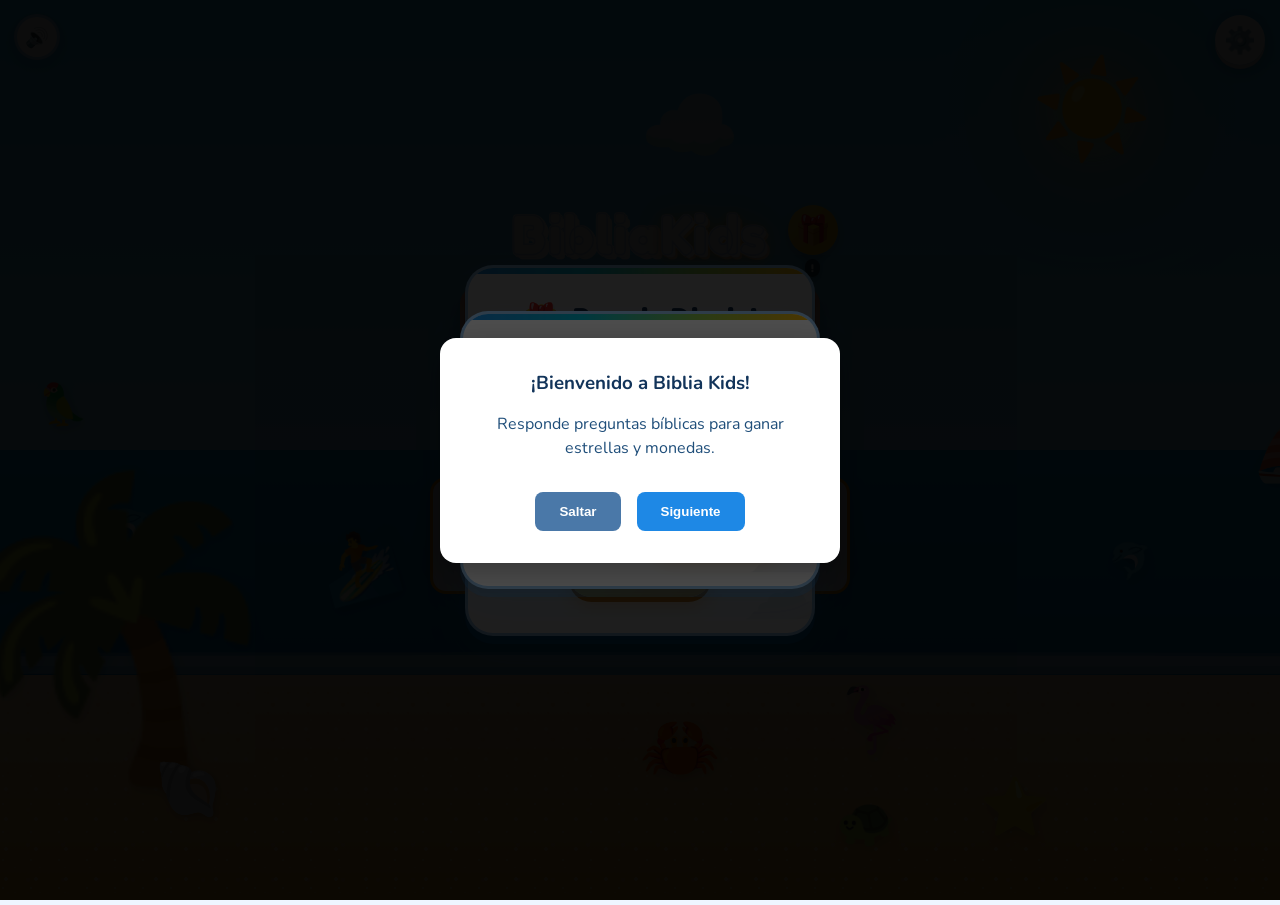
==== trivia_Biblia/index.html @ c80a2ff7 "cambie el idioma a quechua" ====
<!DOCTYPE html>
<html lang="es">

<head>
  <meta charset="UTF-8">
  <meta name="viewport" content="width=device-width, initial-scale=1.0">
  <title>🌟 Sabiduría Bíblica Challenge 🌟</title>
  <!-- © 2026 Milner Tello Guzman. Todos los derechos reservados. -->
  <link rel="manifest" href="manifest.json">
  <link href="https://fonts.googleapis.com/css2?family=Fredoka+One&family=Nunito:wght@400;600;700;800;900&family=Poppins:wght@700;800;900&display=swap"
    rel="stylesheet">

  <link rel="stylesheet" href="css/style.css">
</head>

<body>
  <!-- Floating stars background -->
  <span class="star-bg" style="top:8%;left:7%;animation-delay:0s">⭐</span>
  <span class="star-bg" style="top:15%;right:9%;animation-delay:.7s">🌟</span>
  <span class="star-bg" style="top:78%;left:5%;animation-delay:1.2s">✨</span>
  <span class="star-bg" style="top:85%;right:6%;animation-delay:.4s">⭐</span>
  <span class="star-bg" style="top:45%;left:3%;animation-delay:1.8s;font-size:.9rem">🌈</span>
  <span class="star-bg" style="top:55%;right:4%;animation-delay:2.1s;font-size:.9rem">💫</span>

  <!-- (Modo oscuro desactivado) -->
  <div id="confetti"></div>

  <!-- HOME -->
  <section id="home">
    <div class="beach-menu-container">
      <!-- Beach Background -->
      <div class="beach-sky-bg"></div>
      <div class="beach-ocean-bg">
        <div class="ocean-wave wave1"></div>
        <div class="ocean-wave wave2"></div>
      </div>
      <div class="beach-sand-bg"></div>
      
      <!-- Decorative Elements -->
      <div class="beach-deco palm-tree">🌴</div>
      <div class="beach-deco surfboard">🏄</div>
      <div class="beach-deco crab">🦀</div>
      <div class="beach-deco shell">🐚</div>
      <div class="beach-deco starfish">⭐</div>
      <div class="sun-radiant">☀️</div>
      <div class="sun-beams">☀️</div>
      <div class="beach-clouds">☁️</div>

      <!-- New Beach Animals -->
      <div class="beach-animal parrot-beach">🦜</div>
      <div class="beach-animal turtle-beach">🐢</div>
      <div class="beach-animal flamingo-beach">🦩</div>
      <div class="beach-animal sailboat-beach">⛵</div>
      <div class="beach-animal dolphin-beach">🐬</div>
      <div class="beach-animal dolphin-beach2">🐬</div>
      
      <!-- Settings Button -->
      <button class="beach-settings-btn" onclick="showSettings()" title="Ajustes">⚙️</button>

      <!-- Logo with Gift Button -->
      <div class="beach-logo-with-gift">
        <div class="beach-gift-box-top">
          <button class="beach-gift" id="homeGiftQuickBtn" onclick="openGiftFromHome()" title="Regalo">🎁</button>
          <span class="gift-timer" id="homeGiftBadge">--:--</span>
        </div>
        <div class="beach-logo">
          <h1 class="beach-title">Biblia<span>Kids</span></h1>
        </div>
      </div>
      
      <!-- Big Play Button -->
      <div class="beach-buttons">
        <button class="wooden-btn wooden-classic" onclick="show('modes')">
          <span class="btn-shine"></span>
          🎮 ¡Jugar!
        </button>
        <button class="wooden-btn wooden-extras-small" onclick="show('extras')">
          ✨ Extras
        </button>
      </div>
      
      <!-- Daily Text -->
      <div class="beach-daily-box" id="dailyTextContainer">
        <p class="daily-label-beach">📜 Texto de Hoy</p>
        <p id="dailyTextBody" class="daily-body-beach">"No tengas miedo, porque estoy contigo..."</p>
        <p id="dailyTextRef" class="daily-ref-beach">- Isaías 41:10</p>
      </div>
    </div>
  </section>

  <!-- EXTRAS -->
  <section id="extras">
    <div class="global-bg-icons">
      <span class="bg-icon dove1">🕊️</span>
      <span class="bg-icon dove2">🕊️</span>
      <span class="bg-icon angel1">🌥️</span>
      <span class="bg-icon holy2">✨</span>
      <span class="bg-icon star1">⭐</span>
      <span class="bg-icon star2">🌟</span>
      <span class="bg-icon cloud1">☁️</span>
      <span class="bg-icon cloud2">☁️</span>
      <span class="bg-icon sheep1">🐑</span>
    </div>
    <div class="card" style="text-align:center">
      <h2 id="extrasTitle">✨ Extras</h2>
      <p class="subtitle" id="extrasSubtitle">Accesos especiales</p>
      <div class="divider" id="extrasDivider">⭐ contenido extra ⭐</div>
      <button class="btn btn-ghost" id="extrasShopBtn" onclick="show('shop'); renderShop();">🛍️ Tienda</button><br>
      <button class="btn btn-ghost" id="extrasAchievementsBtn" onclick="show('achievements'); renderAchievements();">🏅 Trofeos</button>
      <button class="btn btn-ghost" id="extrasStatsBtn" onclick="show('stats'); renderStats();">📊 Datos</button>
      <div class="gift-box" style="margin-top:14px;">
        <button id="giftButton" class="btn btn-ghost" onclick="claimTimedGift()">🎁 Regalo</button>
        <p id="giftTimerText">Próximo regalo en --:--</p>
      </div>
      <div class="divider" style="margin-top:24px">—</div>
      <button class="btn btn-ghost" id="extrasBackBtn" onclick="show('home')">🏠 Volver</button>
    </div>
  </section>

  <!-- MODES -->
  <section id="modes">
    <!-- Jungle Background Elements - Full Screen -->
    <div class="modes-jungle-bg">
      <!-- Sky elements -->
      <span class="sun">☀️</span>
      <span class="rainbow">🌈</span>
      <span class="cloud cloud1">☁️</span>
      <span class="cloud cloud2">☁️</span>
      <span class="cloud cloud3">☁️</span>

      <!-- Trees and ground elements -->
      <span class="tree-left">🌳</span>
      <span class="tree-right">🌲</span>
      <span class="flowers">🌺 🌸 🌼 🌻 🌷</span>
      <span class="mushroom-left">🍄</span>
      <span class="mushroom-right">🍄</span>

      <!-- Animals -->
      <span class="monkey">🐒</span>
      <span class="parrot">🦜</span>
      <span class="tiger">🐯</span>
      <span class="elephant">🐘</span>
      <span class="toucan">🐦</span>
      <span class="snake">🐍</span>
      <span class="frog">🐸</span>
      <span class="turtle">🐢</span>

      <!-- Water element -->
      <span class="waterfall">💦</span>

      <!-- Flying decorations -->
      <span class="butterfly b1">🦋</span>
      <span class="butterfly b2">🦋</span>
      <span class="butterfly b3">🦋</span>
      <span class="music-note m1">🎵</span>
      <span class="music-note m2">🎶</span>
      <span class="music-note m3">🎵</span>

      <!-- Gems and treasures -->
      <span class="gem g1">💎</span>
      <span class="gem g2">✨</span>
      <span class="gem g3">💎</span>
      <span class="gem g4">⭐</span>

      <!-- Balloons -->
      <span class="balloon bal1">🎈</span>
      <span class="balloon bal2">🎈</span>
      <span class="balloon bal3">🎈</span>
    </div>
    <div class="modes-menu-card">
      <h2 class="modes-title">🎮 Modos de juego</h2>
      <p class="modes-subtitle">Elige cómo quieres jugar</p>

      <button class="mode-btn mode-story" onclick="openModeTutorial('story')">
        <span class="mode-icon">⭐</span>
        <span class="mode-text">MODO<br>HISTORIA</span>
      </button>

      <button class="mode-btn mode-categories" onclick="openModeTutorial('categories')">
        <span class="mode-icon">⚙️</span>
        <span class="mode-text">POR<br>CATEGORIAS</span>
      </button>

      <button class="mode-btn mode-survival" onclick="openModeTutorial('survival')">
        <span class="mode-icon">⏱️</span>
        <span class="mode-text">SUPERVIVENCIA</span>
      </button>

      <button class="mode-btn-back" onclick="show('home')">🏠 Volver</button>
    </div>
  </section>

  <!-- CATEGORIES -->
  <section id="categories">
    <div class="global-bg-icons">
      <span class="bg-icon dove1">🕊️</span>
      <span class="bg-icon dove2">🕊️</span>
      <span class="bg-icon angel1">🌥️</span>
      <span class="bg-icon holy2">✨</span>
      <span class="bg-icon star1">⭐</span>
      <span class="bg-icon star2">🌟</span>
      <span class="bg-icon cloud1">☁️</span>
      <span class="bg-icon cloud2">☁️</span>
      <span class="bg-icon sheep1">🐑</span>
    </div>
    <div class="card" style="text-align:center">
      <div style="display:flex; justify-content:flex-start; margin-bottom:10px;">
        <button class="btn btn-ghost" onclick="show('modes')" style="padding:6px 12px; font-size:0.85rem;">⬅️ Volver</button>
      </div>
      <h2>📚 Categorías</h2>
      <p class="subtitle">Elige un tema bíblico</p>
      <div class="divider">⭐ selecciona ⭐</div>

      <div class="categories-grid">
        <div class="category-card" onclick="startCategory('oldTestament')">
          <span class="category-icon">📜</span>
          <h3 class="category-title">Antiguo Testamento</h3>
          <p class="category-desc">Desde Génesis hasta Malaquías</p>
          <span class="category-badge">40 preguntas</span>
        </div>
        <div class="category-card" onclick="startCategory('newTestament')">
          <span class="category-icon">📖</span>
          <h3 class="category-title">Nuevo Testamento</h3>
          <p class="category-desc">Desde Mateo hasta Apocalipsis</p>
          <span class="category-badge">40 preguntas</span>
        </div>
        <div class="category-card" onclick="startCategory('characters')">
          <span class="category-icon">👑</span>
          <h3 class="category-title">Personajes Bíblicos</h3>
          <p class="category-desc">Conoce a los héroes de la fe</p>
          <span class="category-badge">40 preguntas</span>
        </div>
        <div class="category-card" onclick="startCategory('trueFalse')">
          <span class="category-icon">✅❌</span>
          <h3 class="category-title">Verdadero o Falso</h3>
          <p class="category-desc">¿Puedes distinguir la verdad?</p>
          <span class="category-badge">30 preguntas</span>
        </div>
      </div>

      <div class="divider" style="margin-top:24px">—</div>
      <button class="btn btn-ghost" onclick="show('home')">🏠 Regresar al menú principal</button>
    </div>
  </section>

  <!-- MAP -->
  <section id="map">
    <div class="map-container">
      <!-- Scenic Background Elements - Full container coverage -->
      <div class="scenic-bg">
        <div class="bg-hills"></div>
        <div class="bg-gardens">
          <span class="garden" style="top:20%; left:15%;">🌷</span>
          <span class="garden" style="top:30%; right:20%;">🌻</span>
          <span class="garden" style="top:50%; left:10%;">🌹</span>
          <span class="garden" style="top:65%; right:10%;">🌼</span>
          <span class="garden" style="top:80%; left:20%;">🌷</span>
          <span class="garden" style="top:45%; right:30%;">🌻</span>
        </div>
        <div class="bg-trees">
          <span class="tree" style="top:8%; left:5%;">🌲</span>
          <span class="tree" style="top:12%; right:8%;">🌲</span>
          <span class="tree" style="top:22%; left:2%;">🌳</span>
          <span class="tree" style="top:28%; right:5%;">🌳</span>
          <span class="tree" style="top:38%; left:8%;">🌲</span>
          <span class="tree" style="top:48%; right:12%;">🌳</span>
          <span class="tree" style="top:58%; left:5%;">🌲</span>
          <span class="tree" style="top:68%; right:8%;">🌳</span>
          <span class="tree" style="top:78%; left:12%;">🌲</span>
          <span class="tree" style="top:85%; right:18%;">🌳</span>
          <span class="tree" style="top:5%; left:35%;">🌲</span>
          <span class="tree" style="top:92%; left:30%;">🌳</span>
        </div>
        <div class="bg-houses">
          <span class="house" style="top:8%; left:25%;">🏠</span>
          <span class="house" style="top:32%; right:18%;">🏡</span>
          <span class="house" style="top:55%; left:20%;">🏠</span>
          <span class="house" style="top:72%; right:12%;">🏡</span>
          <span class="house" style="top:42%; left:45%;">🏠</span>
        </div>
      </div>

      <!-- Top Bar - Above landscape -->
      <div class="map-top-bar">
        <div class="map-coin-counter">
          <span class="coin-icon">🪙</span>
          <span id="mapCoins">0</span>
        </div>
        <div class="map-star-counter">
          <span class="star-icon">⭐</span>
          <span id="mapTotalStars">0</span>
        </div>
      </div>

      <!-- Level Path Area -->
      <div class="map-path-area">
        <div class="map-path-content">
          <!-- SVG Path - Extended for 15 levels -->
          <svg class="path-svg" viewBox="0 0 300 1150" preserveAspectRatio="xMidYMid meet">
            <path class="winding-path" d="M 150 100 C 150 130, 80 170, 60 220 C 40 270, 80 320, 150 370 C 220 420, 260 470, 240 520 C 220 570, 180 620, 120 670 C 60 720, 80 770, 150 820 C 220 870, 260 920, 240 970 C 220 1020, 180 1070, 120 1120" fill="none" stroke="url(#pathGradient)" stroke-width="12" stroke-linecap="round"/>
            <defs>
              <linearGradient id="pathGradient" x1="0%" y1="0%" x2="0%" y2="100%">
                <stop offset="0%" style="stop-color:#D4A574;stop-opacity:1" />
                <stop offset="100%" style="stop-color:#B8956A;stop-opacity:1" />
              </linearGradient>
            </defs>
          </svg>

          <!-- Scroll hint -->
          <div class="scroll-hint">⬇️ Desliza hacia abajo para ver más niveles</div>

          <!-- Level Buttons positioned along path - spread out more vertically -->
          <div class="level-path-buttons">
          <div class="level-pin" id="lvlPin1" style="top:8.7%; left:50%; transform:translateX(-50%);">
            <div class="level" id="lvl1">1</div>
            <div class="stars-container" id="stars1"><span class="star-gray">⭐</span><span class="star-gray">⭐</span><span class="star-gray">⭐</span></div>
          </div>
          <div class="level-pin" id="lvlPin2" style="top:14.8%; left:26.7%;">
            <div class="level locked" id="lvl2">2</div>
            <span class="lock-badge" id="lock2">🔒</span>
            <div class="stars-container" id="stars2"><span class="star-gray">⭐</span><span class="star-gray">⭐</span><span class="star-gray">⭐</span></div>
          </div>
          <div class="level-pin" id="lvlPin3" style="top:19.1%; left:20%;">
            <div class="level locked" id="lvl3">3</div>
            <span class="lock-badge" id="lock3">🔒</span>
            <div class="stars-container" id="stars3"><span class="star-gray">⭐</span><span class="star-gray">⭐</span><span class="star-gray">⭐</span></div>
          </div>
          <div class="level-pin" id="lvlPin4" style="top:27.8%; left:26.7%;">
            <div class="level locked" id="lvl4">4</div>
            <span class="lock-badge" id="lock4">🔒</span>
            <div class="stars-container" id="stars4"><span class="star-gray">⭐</span><span class="star-gray">⭐</span><span class="star-gray">⭐</span></div>
          </div>
          <div class="level-pin" id="lvlPin5" style="top:32.2%; left:50%;">
            <div class="level locked" id="lvl5">5</div>
            <span class="lock-badge" id="lock5">🔒</span>
            <div class="stars-container" id="stars5"><span class="star-gray">⭐</span><span class="star-gray">⭐</span><span class="star-gray">⭐</span></div>
          </div>
          <div class="level-pin" id="lvlPin6" style="top:36.5%; left:73.3%;">
            <div class="level locked" id="lvl6">6</div>
            <span class="lock-badge" id="lock6">🔒</span>
            <div class="stars-container" id="stars6"><span class="star-gray">⭐</span><span class="star-gray">⭐</span><span class="star-gray">⭐</span></div>
          </div>
          <div class="level-pin" id="lvlPin7" style="top:45.2%; left:80%;">
            <div class="level locked" id="lvl7">7</div>
            <span class="lock-badge" id="lock7">🔒</span>
            <div class="stars-container" id="stars7"><span class="star-gray">⭐</span><span class="star-gray">⭐</span><span class="star-gray">⭐</span></div>
          </div>
          <div class="level-pin" id="lvlPin8" style="top:53.9%; left:60%;">
            <div class="level locked" id="lvl8">8</div>
            <span class="lock-badge" id="lock8">🔒</span>
            <div class="stars-container" id="stars8"><span class="star-gray">⭐</span><span class="star-gray">⭐</span><span class="star-gray">⭐</span></div>
          </div>
          <div class="level-pin" id="lvlPin9" style="top:58.3%; left:40%;">
            <div class="level locked" id="lvl9">9</div>
            <span class="lock-badge" id="lock9">🔒</span>
            <div class="stars-container" id="stars9"><span class="star-gray">⭐</span><span class="star-gray">⭐</span><span class="star-gray">⭐</span></div>
          </div>
          <div class="level-pin" id="lvlPin10" style="top:67%; left:26.7%;">
            <div class="level locked" id="lvl10">10</div>
            <span class="lock-badge" id="lock10">🔒</span>
            <div class="stars-container" id="stars10"><span class="star-gray">⭐</span><span class="star-gray">⭐</span><span class="star-gray">⭐</span></div>
          </div>
          <div class="level-pin" id="lvlPin11" style="top:71.3%; left:50%;">
            <div class="level locked" id="lvl11">11</div>
            <span class="lock-badge" id="lock11">🔒</span>
            <div class="stars-container" id="stars11"><span class="star-gray">⭐</span><span class="star-gray">⭐</span><span class="star-gray">⭐</span></div>
          </div>
          <div class="level-pin" id="lvlPin12" style="top:75.7%; left:73.3%;">
            <div class="level locked" id="lvl12">12</div>
            <span class="lock-badge" id="lock12">🔒</span>
            <div class="stars-container" id="stars12"><span class="star-gray">⭐</span><span class="star-gray">⭐</span><span class="star-gray">⭐</span></div>
          </div>
          <div class="level-pin" id="lvlPin13" style="top:84.3%; left:80%;">
            <div class="level locked" id="lvl13">13</div>
            <span class="lock-badge" id="lock13">🔒</span>
            <div class="stars-container" id="stars13"><span class="star-gray">⭐</span><span class="star-gray">⭐</span><span class="star-gray">⭐</span></div>
          </div>
          <div class="level-pin" id="lvlPin14" style="top:93%; left:60%;">
            <div class="level locked" id="lvl14">14</div>
            <span class="lock-badge" id="lock14">🔒</span>
            <div class="stars-container" id="stars14"><span class="star-gray">⭐</span><span class="star-gray">⭐</span><span class="star-gray">⭐</span></div>
          </div>
          <div class="level-pin" id="lvlPin15" style="top:97.4%; left:40%;">
            <div class="level locked" id="lvl15">15</div>
            <span class="lock-badge" id="lock15">🔒</span>
            <div class="stars-container" id="stars15"><span class="star-gray">⭐</span><span class="star-gray">⭐</span><span class="star-gray">⭐</span></div>
          </div>
        </div>
      </div>
      </div>

      <!-- Level Preview Panel -->
      <div id="levelPreview" class="level-preview" style="display:none;">
        <div class="preview-top">
          <span id="previewEmoji">🌟</span>
          <strong id="previewTitle">Nivel 1</strong>
        </div>
        <p id="previewDesc">Preguntas bíblicas para comenzar.</p>
        <div class="preview-meta">
          <span id="previewDifficulty">Dificultad: Fácil</span>
          <span id="previewReward">+20 🪙</span>
        </div>
        <button class="btn btn-ghost" onclick="show('home')" style="margin-top:10px; padding:6px 12px; font-size:0.8rem;">🏠 Volver</button>
      </div>

      <!-- Back Button -->
      <button class="map-back-btn" onclick="show('modes')" title="Atrás">←</button>
    </div>
  </section>

  <!-- TIENDA -->
  <section id="shop">
    <div class="global-bg-icons">
      <span class="bg-icon dove1">🕊️</span>
      <span class="bg-icon dove2">🕊️</span>
      <span class="bg-icon angel1">🌥️</span>
      <span class="bg-icon holy2">✨</span>
      <span class="bg-icon star1">⭐</span>
      <span class="bg-icon star2">🌟</span>
      <span class="bg-icon cloud1">☁️</span>
      <span class="bg-icon cloud2">☁️</span>
      <span class="bg-icon sheep1">🐑</span>
    </div>
    <div class="card" style="text-align:center">
      <h2>🛍️ Tienda</h2>
      <p class="subtitle">Usa tus monedas ahorradas</p>
      <div class="coin-badge" style="font-size:1.2rem; font-weight:bold; color:var(--gold); display:inline-block; margin-bottom:15px; background:rgba(255,179,0,0.1); border:2px solid var(--gold); padding:4px 12px; border-radius:20px;"><span id="shopCoins">0</span> 🪙</div>
      <div id="shopContainer" style="display:flex; flex-direction:column; gap:10px; text-align:left;">
        <!-- Inserted from JS -->
      </div>
      <div class="divider" style="margin-top:24px">—</div>
      <button class="btn btn-ghost" onclick="show('home')">🏠 Volver</button>
    </div>
  </section>

  <!-- LOGROS -->
  <section id="achievements">
    <div class="global-bg-icons">
      <span class="bg-icon dove1">🕊️</span>
      <span class="bg-icon dove2">🕊️</span>
      <span class="bg-icon angel1">🌥️</span>
      <span class="bg-icon holy2">✨</span>
      <span class="bg-icon star1">⭐</span>
      <span class="bg-icon star2">🌟</span>
      <span class="bg-icon cloud1">☁️</span>
      <span class="bg-icon cloud2">☁️</span>
      <span class="bg-icon sheep1">🐑</span>
    </div>
    <div class="card" style="text-align:center">
      <h2>🏅 Trofeos</h2>
      <p class="subtitle">Demuestra tu habilidad</p>
      <div id="achievementsContainer" style="display:flex; flex-direction:column; gap:10px; margin-top:10px; max-height:50vh; overflow-y:auto; text-align:left; padding-right:5px;">
        <!-- Inserted from JS -->
      </div>
      <div class="divider" style="margin-top:24px">—</div>
      <button class="btn btn-ghost" onclick="show('home')">🏠 Volver</button>
    </div>
  </section>

  <!-- ESTADÍSTICAS -->
  <section id="stats">
    <div class="global-bg-icons">
      <span class="bg-icon dove1">🕊️</span>
      <span class="bg-icon dove2">🕊️</span>
      <span class="bg-icon angel1">🌥️</span>
      <span class="bg-icon holy2">✨</span>
      <span class="bg-icon star1">⭐</span>
      <span class="bg-icon star2">🌟</span>
      <span class="bg-icon cloud1">☁️</span>
      <span class="bg-icon cloud2">☁️</span>
      <span class="bg-icon sheep1">🐑</span>
    </div>
    <div class="card" style="text-align:center">
      <h2>📊 Estadísticas</h2>
      <p class="subtitle">Progreso General</p>
      <div id="statsContainer" style="display:grid; grid-template-columns:1fr 1fr; gap:10px; margin-top:15px; text-align:left;">
        <!-- Inserted from JS -->
      </div>
      <div class="divider" style="margin-top:24px">—</div>
      <button class="btn btn-ghost" onclick="show('home')">🏠 Volver</button>
    </div>
  </section>

  <!-- QUIZ -->
  <section id="quiz">
    <div class="global-bg-icons">
      <span class="bg-icon dove1">🕊️</span>
      <span class="bg-icon dove2">🕊️</span>
      <span class="bg-icon angel1">🌥️</span>
      <span class="bg-icon holy2">✨</span>
      <span class="bg-icon star1">⭐</span>
      <span class="bg-icon star2">🌟</span>
      <span class="bg-icon cloud1">☁️</span>
      <span class="bg-icon cloud2">☁️</span>
      <span class="bg-icon sheep1">🐑</span>
    </div>
    <div class="card">
      <div class="quiz-top-bar" style="display:flex; justify-content:space-between; align-items:center; margin-bottom:12px; font-weight:bold;">
        <div class="coin-badge" style="color:var(--gold);"><span id="quizCoins">0</span> 🪙</div>
        <div id="comboBadge" style="color:var(--candy1); display:none; animation: popIn 0.3s forwards;">🔥 Racha x3</div>
        <div id="lives-container" style="color:#FF3D6B; display:none; letter-spacing:2px;">❤️❤️❤️</div>
      </div>
      <div class="quiz-header">
        <span class="quiz-badge" id="quiz-label">⭐ Nivel 1 · Pregunta 1/10</span>
        <button class="exit-btn" onclick="exitQuiz()">✕</button>
      </div>
      <div class="timer-container">
        <div class="clock-wrapper">
          <span class="clock-icon">⏰</span>
          <span class="clock-number" id="clockNumber">10</span>
        </div>
        <div id="timer-track">
          <div id="timer"></div>
        </div>
      </div>
      <h2 id="q"></h2>
      <div id="a"></div>
      <div id="verse"></div>
      <div id="lifelines" style="display:flex; gap:10px; justify-content:center; margin-top:20px;">
        <button class="btn btn-ghost" id="fiftyBtn" onclick="useFiftyFifty()" style="font-size:0.9rem; padding:8px 12px; width:100%;">50/50 (20🪙)</button>
        <button class="btn btn-ghost" id="timeBtn" onclick="useExtraTime()" style="font-size:0.9rem; padding:8px 12px; width:100%;">+10s (10🪙)</button>
        <button class="btn btn-ghost" id="hintBtn" onclick="useHint()" style="font-size:0.9rem; padding:8px 12px; width:100%;">💡 Pista (8🪙)</button>
        <button class="btn btn-ghost" id="skipBtn" onclick="useSkip()" style="font-size:0.9rem; padding:8px 12px; width:100%;">⏭️ Saltar (12🪙)</button>
      </div>
    </div>
  </section>

  <!-- CONGRATS -->
  <section id="congrats">
    <div class="global-bg-icons">
      <span class="bg-icon dove1">🕊️</span>
      <span class="bg-icon dove2">🕊️</span>
      <span class="bg-icon angel1">🌥️</span>
      <span class="bg-icon holy2">✨</span>
      <span class="bg-icon star1">⭐</span>
      <span class="bg-icon star2">🌟</span>
      <span class="bg-icon cloud1">☁️</span>
      <span class="bg-icon cloud2">☁️</span>
      <span class="bg-icon sheep1">🐑</span>
    </div>
    <div class="card" style="text-align:center">
      <span class="result-icon">🏆</span>
      <h2 id="congratsTitle">¡Felicidades!</h2>
      <div class="score-ring">
        <span class="score-num" id="congrats-score-num">10</span>
        <span class="score-den">/10</span>
      </div>
      <div class="stars-result" id="congratsStars" style="font-size:2rem; margin:10px 0;"></div>
      <p id="congratsMsg"></p>
      <div class="divider">🎉 ¡genial! 🎉</div>
      <button class="btn btn-gold" id="nextBtn" onclick="nextLevel()">Siguiente nivel 🚀</button>
      <button class="btn btn-share" id="shareBtn" onclick="shareResult(currentLevel, score, earnedStars)">📤 Compartir</button>
      <button class="btn btn-ghost" onclick="show('map')">🗺️ Mapa</button>
    </div>
  </section>

  <!-- TRY AGAIN -->
  <section id="tryagain">
    <div class="global-bg-icons">
      <span class="bg-icon dove1">🕊️</span>
      <span class="bg-icon dove2">🕊️</span>
      <span class="bg-icon angel1">🌥️</span>
      <span class="bg-icon holy2">✨</span>
      <span class="bg-icon star1">⭐</span>
      <span class="bg-icon star2">🌟</span>
      <span class="bg-icon cloud1">☁️</span>
      <span class="bg-icon cloud2">☁️</span>
      <span class="bg-icon sheep1">🐑</span>
    </div>
    <div class="card" style="text-align:center">
      <span class="result-icon" id="tryIcon">💪</span>
      <h2 id="tryTitle">¡Inténtalo de nuevo!</h2>
      <div class="score-ring" id="tryScoreRing">
        <span class="score-num" id="try-score-num">0</span>
        <span class="score-den" id="try-score-den">/10</span>
      </div>
      <p id="tryMsg"></p>
      <div class="divider">— ¡tú puedes! —</div>
      <button class="btn btn-crimson" id="retryBtn" onclick="retryLevel()">🔄 ¡Intentar de nuevo!</button>
      <button class="btn btn-ghost" onclick="show('map')">🗺️ Mapa</button>
    </div>
  </section>

  <!-- SETTINGS -->
  <section id="settings">
    <div class="global-bg-icons">
      <span class="bg-icon dove1">🕊️</span>
      <span class="bg-icon dove2">🕊️</span>
      <span class="bg-icon angel1">🌥️</span>
      <span class="bg-icon holy2">✨</span>
      <span class="bg-icon star1">⭐</span>
      <span class="bg-icon star2">🌟</span>
      <span class="bg-icon cloud1">☁️</span>
      <span class="bg-icon cloud2">☁️</span>
      <span class="bg-icon sheep1">🐑</span>
    </div>
    <div class="card">
      <h2 style="text-align:center">⚙️ Ajustes</h2>
      <div class="divider">🎵 opciones 🎵</div>
      <label>🔊 Volumen de efectos</label>
      <input type="range" id="volume" min="0" max="1" step="0.1" value="0.5" oninput="updateVolume(this.value)">
      <label style="margin-top:18px;">🌐 Idioma</label>
      <div id="langMenu" style="display:flex; gap:8px; flex-wrap:wrap; justify-content:center;">
        <button class="btn btn-ghost" onclick="setLang('es')">🇪🇸 Español</button>
        <button class="btn btn-ghost" onclick="setLang('en')">🇺🇸 English</button>
        <button class="btn btn-ghost" onclick="setLang('qu')">🇵🇪 Quechua</button>
      </div>
      <label style="margin-top:18px;">👧🧒 Dificultad por edades</label>
      <select id="ageDifficulty" onchange="setAgeDifficulty(this.value)" style="width:100%; padding:10px 12px; border-radius:14px; border:2px solid var(--border2); background:rgba(255,255,255,0.85); font-weight:900; color:var(--text2);">
        <option value="kids">Niños (más tiempo)</option>
        <option value="teen">Jóvenes (normal)</option>
        <option value="adult">Adultos (más difícil)</option>
      </select>
      <div style="margin-top:28px;text-align:center;">
        <button class="btn btn-crimson" onclick="resetProgress()">🗑️ Reiniciar Progreso</button><br>
        <button class="btn btn-ghost" onclick="show('home')" style="margin-top:8px;">🏠 Volver</button>
      </div>
    </div>
  </section>

  <!-- AUDIO ENLACES -->
  <audio id="bgMusic" src="musica/fondomusical.mp3" preload="none"></audio>
  <audio id="correctAudio" src="musica/acertar.mp3" preload="auto"></audio>
  <audio id="wrongAudio" src="musica/error1.mp3" preload="auto"></audio>
  <audio id="victoryAudio" src="musica/victoria.mp3" loop preload="auto"></audio>
  <audio id="cueteAudio" src="musica/cuete.mp3" preload="auto"></audio>
  <audio id="birdsAudio" src="musica/pajaritos.mp3" loop preload="auto"></audio>
  <audio id="clockAudio" src="musica/reloj.mp3" loop preload="auto"></audio>
  <audio id="popAudio" src="musica/pop.mp3" preload="auto"></audio>

  <!-- MODAL DIARIO -->
  <div id="dailyModal" class="modal" style="display:none; position:fixed; top:0; left:0; width:100%; height:100%; background:rgba(0,0,0,0.6); z-index:9999; justify-content:center; align-items:center;">
    <div class="card" style="text-align:center; animation: popIn 0.5s cubic-bezier(0.175, 0.885, 0.32, 1.275) forwards; width:80%; max-width:350px;">
      <h2 style="font-size:1.8rem; margin-bottom:5px;">🎁 ¡Premio Diario!</h2>
      <p style="margin:10px 0; font-size:1.05rem;">¡Gracias por estudiar la Biblia hoy!</p>
      <div style="font-size:3.5rem; margin:15px 0; animation: pulseText 2s infinite;">🪙</div>
      <h3 style="color:var(--gold); font-size:1.5rem;">+<span id="dailyRewardAmount">10</span> Monedas</h3>
      <p id="dailyStreakText" style="font-size:0.95rem; color:var(--candy1); margin-top:5px; font-weight:bold;">🔥 Racha: 1 día</p>
      <button class="btn btn-gold" onclick="claimDailyReward()" style="margin-top:20px; font-size:1.1rem; padding:12px 25px;">¡Reclamar!</button>
    </div>
  </div>

  <div id="onboardingModal" class="modal" style="display:none; position:fixed; top:0; left:0; width:100%; height:100%; background:rgba(0,0,0,0.6); z-index:9999; justify-content:center; align-items:center;">
    <div class="card onboarding-card" style="text-align:center; width:85%; max-width:360px;">
      <h2 id="onboardingTitle">Bienvenido</h2>
      <p id="onboardingBody" style="margin-top:8px; font-weight:700;">Aprende jugando con preguntas biblicas.</p>
      <div style="display:flex; justify-content:center; gap:6px; margin-top:10px;">
        <span class="onboarding-dot" id="onboardDot1"></span>
        <span class="onboarding-dot" id="onboardDot2"></span>
        <span class="onboarding-dot" id="onboardDot3"></span>
      </div>
      <div style="display:flex; gap:8px; margin-top:16px;">
        <button class="btn btn-ghost" id="onboardingSkipBtn" style="flex:1;">Saltar</button>
        <button class="btn btn-gold" id="onboardingNextBtn" style="flex:1;">Siguiente</button>
      </div>
    </div>
  </div>

  <!-- MODAL TUTORIAL MODOS -->
  <div id="modeModal" class="modal" style="display:none; position:fixed; top:0; left:0; width:100%; height:100%; background:rgba(0,0,0,0.6); z-index:9999; justify-content:center; align-items:center;">
    <div class="card" style="text-align:center; animation: popIn 0.5s cubic-bezier(0.175, 0.885, 0.32, 1.275) forwards; width:85%; max-width:380px;">
      <h2 id="modeTitle">Modo</h2>
      <p id="modeBody" style="margin-top:8px; font-weight:800; color:var(--text2); line-height:1.35;">Descripción...</p>
      <div id="modeTips" style="margin-top:10px; text-align:left; font-weight:800; color:var(--text2); background:rgba(255,255,255,0.7); border:2px dashed rgba(30,136,229,0.25); padding:10px 12px; border-radius:16px;"></div>
      <div style="display:flex; gap:10px; margin-top:16px;">
        <button class="btn btn-ghost" onclick="closeModeTutorial()" style="flex:1;">⬅️ Volver</button>
        <button class="btn btn-gold" id="modePlayBtn" style="flex:1; position:relative; z-index:10000;" onclick="console.log('Empezar clickeado (HTML)'); closeModeTutorial(); startGame();">✅ Empezar</button>
      </div>
    </div>
  </div>

  <div id="giftToast" class="gift-toast" aria-live="polite"></div>
  <button id="soundToggle" onclick="toggleSound()" title="Activar o desactivar sonido">🔊</button>
  <script src="js/script.js"></script>
</body>

</html>
---- trivia_Biblia/css/style.css ----
/* © 2026 Milner Tello Guzman. Todos los derechos reservados. */

    :root {
      --candy1: #1E88E5;
      --candy2: #00BCD4;
      --candy3: #8BC34A;
      --candy4: #FFB300;
      --candy5: #5E60CE;
      --candy6: #FF8F00;
      --bg: #EEF5FF;
      --bg2: #DDEEFF;
      --bg3: #CCE6FF;
      --surface: #FFFFFF;
      --border: rgba(30, 136, 229, 0.25);
      --border2: rgba(30, 136, 229, 0.45);
      --text: #12345A;
      --text2: #1F4E7A;
      --text3: #4A78A8;
      --gold: #FFB300;
      --green: #5AE600;
      --red: #FF3D6B;
      --cyan: #00CFFF;
      --purple: #CC44FF;
      --cloud1: rgba(30, 136, 229, 0.08);
      --cloud2: rgba(100, 200, 255, 0.10);

      /* Variables usadas en algunos componentes (evita colores “invisibles”) */
      --primary: var(--candy1);
      --secondary: var(--candy5);
      --dark: var(--text);
      --light: #FFFFFF;
      --radius: 16px;
    }

    :root.dark {
      --bg: #1A1025;
      --bg2: #261638;
      --bg3: #331E4A;
      --surface: #211530;
      --border: rgba(200, 100, 255, 0.25);
      --border2: rgba(200, 100, 255, 0.45);
      --text: #F3E8FF;
      --text2: #C9B1E0;
      --text3: #A383C5;
      --cloud1: rgba(200, 100, 255, 0.06);
      --cloud2: rgba(100, 200, 255, 0.06);

      --primary: #A7D8FF;
      --secondary: #FFD23F;
      --dark: #0E0B14;
      --light: #F3E8FF;
      --radius: 16px;
    }

    :root.theme-forest {
      --bg: #E8F5E9;
      --bg2: #C8E6C9;
      --bg3: #A5D6A7;
      --surface: #FFFFFF;
      --border: rgba(76, 175, 80, 0.25);
      --border2: rgba(76, 175, 80, 0.45);
      --text: #1B5E20;
      --text2: #2E7D32;
      --text3: #43A047;
      --candy1: #4CAF50;
    }

    :root.theme-ocean {
      --bg: #E3F2FD;
      --bg2: #BBDEFB;
      --bg3: #90CAF9;
      --surface: #FFFFFF;
      --border: rgba(33, 150, 243, 0.25);
      --border2: rgba(33, 150, 243, 0.45);
      --text: #0D47A1;
      --text2: #1565C0;
      --text3: #1976D2;
      --candy1: #2196F3;
    }

    :root.theme-sunset {
      --bg: #FFF1E6;
      --bg2: #FFE0CC;
      --bg3: #FFD1B3;
      --surface: #FFFFFF;
      --border: rgba(255, 107, 53, 0.22);
      --border2: rgba(255, 107, 53, 0.45);
      --text: #5A2A10;
      --text2: #7A3A18;
      --text3: #9B5B38;
      --candy1: #FF6B35;
      --candy2: #FF3D6B;
      --candy3: #FFD23F;
      --candy4: #FF9500;
      --candy5: #5E60CE;
    }

    :root.theme-mint {
      --bg: #E9FFF7;
      --bg2: #D6FFF0;
      --bg3: #C0FFE7;
      --surface: #FFFFFF;
      --border: rgba(76, 175, 80, 0.20);
      --border2: rgba(0, 188, 212, 0.40);
      --text: #0E3B2E;
      --text2: #155A48;
      --text3: #2F7A68;
      --candy1: #00CFFF;
      --candy2: #00BCD4;
      --candy3: #8BC34A;
      --candy4: #FFB300;
      --candy5: #5E60CE;
    }

    :root.theme-candy {
      --bg: #FFF0FA;
      --bg2: #FFE0F4;
      --bg3: #FFD0EE;
      --surface: #FFFFFF;
      --border: rgba(255, 77, 166, 0.22);
      --border2: rgba(255, 77, 166, 0.48);
      --text: #3E1A3A;
      --text2: #5A2A55;
      --text3: #7A4B75;
      --candy1: #FF4DA6;
      --candy2: #00CFFF;
      --candy3: #A8FF3E;
      --candy4: #FFD23F;
      --candy5: #CC44FF;
    }

    /* Temas caros: más contraste, brillo y fondos especiales */
    :root.theme-space {
      --bg: #0C1022;
      --bg2: #141A35;
      --bg3: #1C2550;
      --surface: #101634;
      --border: rgba(160, 210, 255, 0.18);
      --border2: rgba(160, 210, 255, 0.40);
      --text: #F3E8FF;
      --text2: #D7C8FF;
      --text3: #A9A0D9;
      --candy1: #40D9FF;
      --candy2: #00CFFF;
      --candy3: #A8FF3E;
      --candy4: #FFD23F;
      --candy5: #CC44FF;
    }

    :root.theme-space body::before {
      opacity: 0.95;
      background-image:
        radial-gradient(circle 2px at 10% 15%, rgba(255, 255, 255, 0.80) 0%, transparent 100%),
        radial-gradient(circle 2px at 25% 40%, rgba(173, 216, 255, 0.70) 0%, transparent 100%),
        radial-gradient(circle 1.5px at 50% 10%, rgba(255, 255, 255, 0.75) 0%, transparent 100%),
        radial-gradient(circle 2px at 70% 30%, rgba(196, 225, 255, 0.65) 0%, transparent 100%),
        radial-gradient(circle 2px at 85% 15%, rgba(255, 255, 255, 0.78) 0%, transparent 100%),
        radial-gradient(circle 2px at 15% 70%, rgba(173, 216, 255, 0.62) 0%, transparent 100%),
        radial-gradient(circle 2px at 40% 80%, rgba(255, 255, 255, 0.75) 0%, transparent 100%),
        radial-gradient(circle 2px at 60% 65%, rgba(196, 225, 255, 0.60) 0%, transparent 100%),
        radial-gradient(circle 2px at 90% 60%, rgba(255, 255, 255, 0.74) 0%, transparent 100%),
        radial-gradient(circle 3px at 75% 85%, rgba(204, 68, 255, 0.28) 0%, transparent 100%);
    }

    :root.theme-royal {
      --bg: #FFF7E6;
      --bg2: #FFE9B5;
      --bg3: #F9D976;
      --surface: #FFFFFF;
      --border: rgba(255, 179, 0, 0.26);
      --border2: rgba(255, 179, 0, 0.62);
      --text: #3B2400;
      --text2: #5A3700;
      --text3: #7A5200;
      --candy1: #FFB300;
      --candy2: #FF9500;
      --candy3: #A8FF3E;
      --candy4: #FFD23F;
      --candy5: #5E60CE;
    }

    :root.theme-royal .card {
      box-shadow:
        0 9px 0 rgba(255, 179, 0, 0.22),
        0 18px 48px rgba(90, 60, 0, 0.16);
    }

    :root.theme-neon {
      --bg: #0B0D12;
      --bg2: #121622;
      --bg3: #1A2033;
      --surface: #0F1424;
      --border: rgba(64, 217, 255, 0.18);
      --border2: rgba(0, 207, 255, 0.48);
      --text: #EAF7FF;
      --text2: #BFEAFF;
      --text3: #7FD6FF;
      --candy1: #00CFFF;
      --candy2: #CC44FF;
      --candy3: #A8FF3E;
      --candy4: #FFD23F;
      --candy5: #FF4DA6;
    }

    :root.theme-neon .btn {
      box-shadow: 0 5px 0 rgba(0, 0, 0, 0.28), 0 0 18px rgba(0, 207, 255, 0.16);
    }

    :root.theme-neon .card::before {
      animation-duration: 1.8s;
      filter: saturate(1.35) brightness(1.1);
    }

    :root.theme-angel {
      --bg: #F2FBFF;
      --bg2: #DDF6FF;
      --bg3: #C8F0FF;
      --surface: #FFFFFF;
      --border: rgba(0, 188, 212, 0.20);
      --border2: rgba(255, 179, 0, 0.55);
      --text: #0F3A5A;
      --text2: #1A527A;
      --text3: #2F78A8;
      --candy1: #00BCD4;
      --candy2: #1E88E5;
      --candy3: #A8FF3E;
      --candy4: #FFB300;
      --candy5: #CC44FF;
    }

    :root.theme-angel body::after {
      opacity: 1;
      background:
        radial-gradient(ellipse 70% 60% at 20% 10%, rgba(255, 255, 255, 0.70) 0%, transparent 65%),
        radial-gradient(ellipse 70% 60% at 80% 90%, rgba(255, 255, 255, 0.60) 0%, transparent 65%),
        radial-gradient(ellipse 40% 40% at 50% 50%, rgba(255, 223, 120, 0.22) 0%, transparent 70%);
    }

    *,
    *::before,
    *::after {
      box-sizing: border-box;
      margin: 0;
      padding: 0;
    }

    body {
      font-family: 'Nunito', sans-serif;
      background: var(--bg);
      color: var(--text);
      min-height: 100vh;
      overflow-x: hidden;
      position: relative;
      transition: background .65s ease, color .35s ease;
    }

    body.level-theme-1 {
      background: linear-gradient(180deg, #fff7d6 0%, #e8f4ff 55%, #d7edff 100%);
    }

    body.level-theme-2 {
      background: linear-gradient(180deg, #e7f8ff 0%, #d8f0ff 50%, #c8e5ff 100%);
    }

    body.level-theme-3 {
      background: linear-gradient(180deg, #f2ffd9 0%, #e2f7c9 50%, #d3efbc 100%);
    }

    body.level-theme-4 {
      background: linear-gradient(180deg, #fff0d8 0%, #ffe2c0 50%, #ffd3ad 100%);
    }

    body.level-theme-5 {
      background: linear-gradient(180deg, #f3ebff 0%, #e4d8ff 50%, #d7c6ff 100%);
    }

    /* ── Fondo con nubes y estrellas flotantes ── */
    body::before {
      content: '';
      position: fixed;
      inset: 0;
      background-image:
        radial-gradient(circle 3px at 10% 15%, rgba(255, 77, 166, 0.35) 0%, transparent 100%),
        radial-gradient(circle 4px at 25% 40%, rgba(0, 207, 255, 0.30) 0%, transparent 100%),
        radial-gradient(circle 2px at 50% 10%, rgba(255, 179, 0, 0.40) 0%, transparent 100%),
        radial-gradient(circle 3px at 70% 30%, rgba(168, 255, 62, 0.35) 0%, transparent 100%),
        radial-gradient(circle 4px at 85% 15%, rgba(204, 68, 255, 0.30) 0%, transparent 100%),
        radial-gradient(circle 2px at 15% 70%, rgba(255, 107, 53, 0.35) 0%, transparent 100%),
        radial-gradient(circle 3px at 40% 80%, rgba(255, 77, 166, 0.30) 0%, transparent 100%),
        radial-gradient(circle 5px at 60% 65%, rgba(0, 207, 255, 0.25) 0%, transparent 100%),
        radial-gradient(circle 2px at 90% 60%, rgba(168, 255, 62, 0.35) 0%, transparent 100%),
        radial-gradient(circle 4px at 75% 85%, rgba(255, 179, 0, 0.30) 0%, transparent 100%),
        radial-gradient(circle 2px at 5% 90%, rgba(204, 68, 255, 0.35) 0%, transparent 100%),
        radial-gradient(circle 3px at 35% 55%, rgba(255, 61, 107, 0.30) 0%, transparent 100%);
      z-index: 0;
      pointer-events: none;
      transition: background-image .65s ease, opacity .65s ease;
    }

    body::after {
      content: '';
      position: fixed;
      inset: 0;
      background:
        radial-gradient(ellipse 70% 60% at 15% 10%, var(--cloud1) 0%, transparent 65%),
        radial-gradient(ellipse 70% 60% at 85% 90%, var(--cloud2) 0%, transparent 65%),
        radial-gradient(ellipse 40% 40% at 50% 50%, rgba(255, 255, 255, 0.35) 0%, transparent 70%);
      z-index: 0;
      pointer-events: none;
      transition: background .65s ease, opacity .65s ease;
    }

    body.level-theme-1::before {
      background-image:
        radial-gradient(circle 3px at 10% 18%, rgba(255, 223, 120, 0.45) 0%, transparent 100%),
        radial-gradient(circle 4px at 24% 36%, rgba(120, 215, 255, 0.36) 0%, transparent 100%),
        radial-gradient(circle 3px at 52% 12%, rgba(156, 235, 113, 0.32) 0%, transparent 100%),
        radial-gradient(circle 5px at 72% 30%, rgba(255, 200, 92, 0.36) 0%, transparent 100%),
        radial-gradient(circle 3px at 85% 70%, rgba(87, 190, 255, 0.35) 0%, transparent 100%);
    }

    body.level-theme-2::before {
      background-image:
        radial-gradient(circle 3px at 8% 22%, rgba(116, 230, 255, 0.45) 0%, transparent 100%),
        radial-gradient(circle 4px at 30% 18%, rgba(110, 198, 255, 0.45) 0%, transparent 100%),
        radial-gradient(circle 3px at 46% 40%, rgba(137, 231, 255, 0.34) 0%, transparent 100%),
        radial-gradient(circle 5px at 70% 62%, rgba(119, 197, 255, 0.35) 0%, transparent 100%),
        radial-gradient(circle 3px at 88% 28%, rgba(95, 182, 255, 0.36) 0%, transparent 100%);
    }

    body.level-theme-3::before {
      background-image:
        radial-gradient(circle 3px at 12% 14%, rgba(199, 255, 127, 0.4) 0%, transparent 100%),
        radial-gradient(circle 4px at 26% 52%, rgba(121, 240, 161, 0.34) 0%, transparent 100%),
        radial-gradient(circle 3px at 48% 18%, rgba(255, 220, 108, 0.34) 0%, transparent 100%),
        radial-gradient(circle 4px at 68% 45%, rgba(163, 252, 119, 0.38) 0%, transparent 100%),
        radial-gradient(circle 3px at 86% 78%, rgba(109, 228, 179, 0.32) 0%, transparent 100%);
    }

    body.level-theme-4::before {
      background-image:
        radial-gradient(circle 3px at 10% 12%, rgba(255, 196, 107, 0.45) 0%, transparent 100%),
        radial-gradient(circle 4px at 25% 45%, rgba(255, 152, 152, 0.36) 0%, transparent 100%),
        radial-gradient(circle 3px at 44% 22%, rgba(255, 212, 118, 0.35) 0%, transparent 100%),
        radial-gradient(circle 4px at 68% 38%, rgba(255, 126, 170, 0.34) 0%, transparent 100%),
        radial-gradient(circle 3px at 88% 74%, rgba(255, 181, 104, 0.35) 0%, transparent 100%);
    }

    body.level-theme-5::before {
      background-image:
        radial-gradient(circle 3px at 12% 16%, rgba(211, 188, 255, 0.45) 0%, transparent 100%),
        radial-gradient(circle 4px at 28% 42%, rgba(163, 196, 255, 0.36) 0%, transparent 100%),
        radial-gradient(circle 3px at 54% 14%, rgba(255, 222, 121, 0.35) 0%, transparent 100%),
        radial-gradient(circle 4px at 72% 58%, rgba(191, 153, 255, 0.36) 0%, transparent 100%),
        radial-gradient(circle 3px at 88% 28%, rgba(170, 224, 255, 0.36) 0%, transparent 100%);
    }

    /* Floating stars decoration */
    .star-bg {
      position: fixed;
      pointer-events: none;
      z-index: 0;
      font-size: 1.4rem;
      animation: twinkle 3s ease-in-out infinite;
      opacity: 0.55;
    }

    :root.dark body::before {
      background-image:
        radial-gradient(circle 2px at 8% 12%, rgba(255, 255, 255, 0.75) 0%, transparent 100%),
        radial-gradient(circle 2px at 22% 28%, rgba(173, 216, 255, 0.65) 0%, transparent 100%),
        radial-gradient(circle 1.5px at 37% 8%, rgba(255, 255, 255, 0.7) 0%, transparent 100%),
        radial-gradient(circle 2px at 52% 18%, rgba(196, 225, 255, 0.6) 0%, transparent 100%),
        radial-gradient(circle 1.5px at 68% 12%, rgba(255, 255, 255, 0.72) 0%, transparent 100%),
        radial-gradient(circle 2px at 84% 22%, rgba(173, 216, 255, 0.6) 0%, transparent 100%),
        radial-gradient(circle 1.5px at 12% 48%, rgba(255, 255, 255, 0.65) 0%, transparent 100%),
        radial-gradient(circle 2px at 31% 62%, rgba(196, 225, 255, 0.6) 0%, transparent 100%),
        radial-gradient(circle 1.5px at 49% 44%, rgba(255, 255, 255, 0.7) 0%, transparent 100%),
        radial-gradient(circle 2px at 65% 56%, rgba(173, 216, 255, 0.62) 0%, transparent 100%),
        radial-gradient(circle 1.5px at 81% 52%, rgba(255, 255, 255, 0.7) 0%, transparent 100%),
        radial-gradient(circle 2px at 93% 68%, rgba(196, 225, 255, 0.58) 0%, transparent 100%),
        radial-gradient(circle 1.5px at 18% 82%, rgba(255, 255, 255, 0.72) 0%, transparent 100%),
        radial-gradient(circle 2px at 42% 88%, rgba(173, 216, 255, 0.58) 0%, transparent 100%),
        radial-gradient(circle 1.5px at 58% 76%, rgba(255, 255, 255, 0.7) 0%, transparent 100%),
        radial-gradient(circle 2px at 76% 86%, rgba(196, 225, 255, 0.6) 0%, transparent 100%),
        radial-gradient(circle 1.5px at 90% 92%, rgba(255, 255, 255, 0.65) 0%, transparent 100%);
    }

    :root.dark .star-bg {
      opacity: 0.85;
      filter: drop-shadow(0 0 6px rgba(160, 210, 255, 0.65));
    }

    @keyframes twinkle {

      0%,
      100% {
        transform: scale(1) rotate(0deg);
        opacity: 0.45;
      }

      50% {
        transform: scale(1.25) rotate(15deg);
        opacity: 0.75;
      }
    }

    /* ── SECTIONS ── */
    section {
      position: absolute;
      inset: 0;
      display: flex;
      flex-direction: column;
      align-items: center;
      justify-content: center;
      padding: 20px 16px;
      opacity: 0;
      transform: translateY(18px) scale(0.97);
      transition: opacity .4s cubic-bezier(.34, 1.56, .64, 1), transform .4s cubic-bezier(.34, 1.56, .64, 1);
      pointer-events: none;
      z-index: 1;
      overflow-y: auto;
    }

    section.active {
      opacity: 1;
      transform: translateY(0) scale(1);
      pointer-events: all;
    }

    /* ── CARD ── */
    .card {
      background: var(--surface);
      border: 3px solid var(--border2);
      border-radius: 28px;
      padding: 32px 28px;
      width: 100%;
      max-width: 480px;
      box-shadow:
        0 8px 0 rgba(30, 136, 229, 0.22),
        0 14px 40px rgba(20, 90, 160, 0.13);
      position: relative;
      overflow: hidden;
    }

    /* Top rainbow bar */
    .card::before {
      content: '';
      position: absolute;
      top: 0;
      left: 0;
      right: 0;
      height: 6px;
      background: linear-gradient(90deg,
          #1E88E5, #00BCD4, #8BC34A, #FFB300, #1E88E5, #5E60CE, #1E88E5);
      background-size: 200% 100%;
      animation: rainbowShift 3s linear infinite;
    }

    @keyframes rainbowShift {
      0% {
        background-position: 0% 50%;
      }

      100% {
        background-position: 200% 50%;
      }
    }

    /* Cloud blobs inside card */
    .card::after {
      content: '☁';
      position: absolute;
      bottom: -14px;
      right: -10px;
      font-size: 5rem;
      opacity: 0.06;
      pointer-events: none;
    }

    /* ── DIVIDER ── */
    .divider {
      display: flex;
      align-items: center;
      gap: 10px;
      margin: 12px 0;
      color: var(--text3);
      font-size: 12px;
      font-weight: 800;
      letter-spacing: .1em;
      text-transform: uppercase;
    }

    .divider::before,
    .divider::after {
      content: '';
      flex: 1;
      height: 2px;
      border-radius: 2px;
      background: linear-gradient(90deg, transparent, var(--border2), transparent);
    }

    /* ── TYPOGRAPHY ── */
    h1 {
      font-family: 'Fredoka One', cursive;
      font-size: clamp(2rem, 9vw, 3.2rem);
      color: var(--candy1);
      letter-spacing: .02em;
      line-height: 1;
      margin-bottom: 2px;
      text-shadow: 3px 3px 0 rgba(30, 136, 229, 0.25);
      -webkit-text-stroke: 1.5px rgba(30, 136, 229, 0.3);
      animation: pulseText 2.5s ease-in-out infinite;
    }

    .logo-title {
      font-family: 'Poppins', 'Nunito', sans-serif;
      font-weight: 900;
      letter-spacing: .01em;
      text-transform: uppercase;
    }

    @keyframes pulseText {
      0%, 100% { transform: scale(1); filter: brightness(1); text-shadow: 3px 3px 0 rgba(30, 136, 229, 0.25); }
      50% { transform: scale(1.05); filter: brightness(1.2); text-shadow: 0 0 15px rgba(30, 136, 229, 0.6); }
    }

    h1 span {
      color: var(--candy4);
    }

    h2 {
      font-family: 'Fredoka One', cursive;
      font-size: clamp(1.3rem, 4.8vw, 1.75rem);
      color: var(--text);
      letter-spacing: .01em;
      text-shadow: 2px 2px 0 rgba(0, 0, 0, 0.06);
    }

    .subtitle {
      font-size: 0.95rem;
      color: var(--text2);
      margin-bottom: 4px;
      font-weight: 700;
    }

    /* ── BUTTONS ── */
    .btn {
      display: inline-flex;
      align-items: center;
      justify-content: center;
      gap: 6px;
      padding: 10px 22px;
      margin: 4px;
      border: none;
      border-radius: 50px;
      font-family: 'Fredoka One', cursive;
      font-weight: 400;
      font-size: 1.05rem;
      letter-spacing: .04em;
      cursor: pointer;
      transition: transform .15s cubic-bezier(.34, 1.56, .64, 1), box-shadow .15s, filter .15s;
      position: relative;
      box-shadow: 0 5px 0 rgba(0, 0, 0, 0.15);
    }

    .btn:hover {
      transform: translateY(-3px) scale(1.04);
      filter: brightness(1.1);
      box-shadow: 0 8px 0 rgba(0, 0, 0, 0.12);
    }

    .btn:active {
      transform: translateY(2px) scale(.97);
      box-shadow: 0 2px 0 rgba(0, 0, 0, 0.15);
    }

    /* ===== MODO OSCURO: CONTRASTE DE BOTONES (todas las secciones) ===== */
    :root.dark .card {
      border-color: rgba(160, 210, 255, 0.22);
      box-shadow:
        0 8px 0 rgba(0, 0, 0, 0.30),
        0 16px 44px rgba(0, 0, 0, 0.35);
    }

    :root.dark .btn {
      box-shadow: 0 5px 0 rgba(0, 0, 0, 0.40), 0 14px 26px rgba(0, 0, 0, 0.28);
      text-shadow: 0 1px 2px rgba(0, 0, 0, 0.45);
    }

    :root.dark .btn:hover {
      box-shadow: 0 8px 0 rgba(0, 0, 0, 0.40), 0 18px 34px rgba(0, 0, 0, 0.32);
      filter: brightness(1.15) saturate(1.1);
    }

    :root.dark .btn:active {
      box-shadow: 0 2px 0 rgba(0, 0, 0, 0.45), 0 10px 18px rgba(0, 0, 0, 0.25);
    }

    :root.dark .btn-gold {
      box-shadow: 0 5px 0 #8A4F00, 0 0 18px rgba(255, 179, 0, .22), 0 16px 30px rgba(0, 0, 0, .28);
    }

    :root.dark .btn-crimson {
      box-shadow: 0 5px 0 #0B2F6C, 0 0 18px rgba(64, 217, 255, .16), 0 16px 30px rgba(0, 0, 0, .28);
    }

    :root.dark .btn-sapphire {
      box-shadow: 0 5px 0 #004D66, 0 0 18px rgba(0, 207, 255, .18), 0 16px 30px rgba(0, 0, 0, .28);
    }

    :root.dark .btn[disabled],
    :root.dark button[disabled] {
      opacity: 0.6 !important;
      filter: grayscale(0.15) brightness(0.95);
    }

    .btn-gold {
      background: linear-gradient(135deg, #FFD23F, #FF9500);
      color: #fff;
      box-shadow: 0 5px 0 #CC7000, 0 8px 20px rgba(255, 149, 0, .4);
      text-shadow: 0 1px 2px rgba(0, 0, 0, 0.25);
    }

    .btn-crimson {
      background: linear-gradient(135deg, #42A5F5, #1565C0);
      color: #fff;
      box-shadow: 0 5px 0 #0D47A1, 0 8px 20px rgba(21, 101, 192, .4);
      text-shadow: 0 1px 2px rgba(0, 0, 0, 0.25);
    }

    .btn-sapphire {
      background: linear-gradient(135deg, #40D9FF, #0099CC);
      color: #fff;
      box-shadow: 0 5px 0 #006699, 0 8px 20px rgba(0, 153, 204, .35);
      text-shadow: 0 1px 2px rgba(0, 0, 0, 0.2);
    }

    .btn-ghost {
      background: rgba(30, 136, 229, 0.08);
      border: 2.5px solid var(--border2);
      color: var(--text2);
      box-shadow: 0 3px 0 rgba(30, 136, 229, 0.15);
    }

    .btn-ghost:hover {
      border-color: var(--candy1);
      color: var(--candy1);
    }

    .btn-share {
      background: linear-gradient(135deg, #25D366, #128C7E);
      color: white;
      border: none;
      box-shadow: 0 3px 0 rgba(37, 211, 102, 0.3);
    }

    .btn-share:hover {
      background: linear-gradient(135deg, #128C7E, #25D366);
    }

    .btn-small-home {
      padding: 7px 14px;
      font-size: 0.88rem;
      margin-top: 2px;
      margin-bottom: 2px;
    }

    /* Home Settings Button - Bottom Right */
    .home-settings-top-btn {
      position: absolute;
      bottom: 10px;
      right: 10px;
      width: 44px;
      height: 44px;
      border-radius: 50%;
      border: none;
      background: linear-gradient(135deg, #7E57C2, #5E35B1);
      color: white;
      font-size: 1.4rem;
      cursor: pointer;
      box-shadow: 0 3px 10px rgba(0,0,0,0.2);
      transition: transform 0.15s ease, box-shadow 0.15s ease;
      z-index: 10;
      display: flex;
      align-items: center;
      justify-content: center;
    }

    .home-settings-top-btn:hover {
      transform: scale(1.1);
      box-shadow: 0 5px 14px rgba(0,0,0,0.3);
    }

    .home-settings-top-btn:active {
      transform: scale(0.95);
    }

    .home-subtitle {
      font-size: 0.92rem;
      margin-top: 4px;
    }

    .home-primary-cta {
      min-width: 220px;
      font-size: 1.08rem;
    }

    .home-gift-icon-wrap {
      position: absolute;
      top: 14px;
      right: 14px;
      display: inline-flex;
      z-index: 3;
    }

    .home-gift-icon {
      width: 52px;
      height: 52px;
      border-radius: 50%;
      border: 3px solid rgba(255, 179, 0, 0.65);
      background: radial-gradient(circle at 30% 30%, #fff6d4 0%, #ffd76c 45%, #ffb300 100%);
      color: #fff;
      font-size: 1.5rem;
      cursor: pointer;
      box-shadow: 0 5px 0 rgba(204, 112, 0, 0.45), 0 10px 20px rgba(0, 0, 0, 0.2);
      transition: transform .2s cubic-bezier(.34, 1.56, .64, 1), filter .2s;
    }

    .home-gift-icon:hover {
      transform: scale(1.08) rotate(8deg);
      filter: brightness(1.08);
    }

    .home-gift-icon.ready {
      animation: giftPulse 1.4s ease-in-out infinite;
    }

    .home-gift-badge {
      position: absolute;
      right: -10px;
      top: -10px;
      min-width: 36px;
      padding: 2px 6px;
      border-radius: 999px;
      font-size: 0.68rem;
      font-weight: 900;
      color: #fff;
      background: linear-gradient(135deg, #ff4d6d, #d90429);
      border: 2px solid rgba(255, 255, 255, 0.9);
      box-shadow: 0 2px 8px rgba(0, 0, 0, 0.25);
      letter-spacing: .02em;
      text-align: center;
    }

    @keyframes giftPulse {
      0%, 100% { transform: scale(1); filter: brightness(1); }
      50% { transform: scale(1.04); filter: brightness(1.12); }
    }

    .home-progress {
      margin: 10px auto 4px;
      padding: 8px 10px;
      border-radius: 14px;
      border: 2px dashed rgba(30, 136, 229, 0.28);
      background: rgba(255, 255, 255, 0.72);
      display: grid;
      grid-template-columns: repeat(3, minmax(68px, 1fr));
      gap: 8px;
      max-width: 320px;
    }

    .home-progress-item {
      background: rgba(255, 255, 255, 0.85);
      border: 1.5px solid rgba(30, 136, 229, 0.2);
      border-radius: 10px;
      padding: 6px 4px;
      text-align: center;
    }

    .home-progress-label {
      display: block;
      font-size: 0.72rem;
      color: var(--text3);
      font-weight: 800;
      letter-spacing: .03em;
      margin-bottom: 2px;
      text-transform: uppercase;
    }

    .home-progress-item strong {
      font-family: 'Fredoka One', cursive;
      font-size: 0.95rem;
      color: var(--text2);
    }

    .gift-box {
      margin-top: 8px;
      margin-bottom: 6px;
      padding: 8px 10px;
      border: 2px dashed rgba(255, 179, 0, 0.45);
      border-radius: 14px;
      background: rgba(255, 255, 255, 0.7);
      display: inline-block;
      min-width: 235px;
    }

    #giftButton {
      font-size: 0.95rem;
      padding: 8px 14px;
      min-width: 150px;
    }

    #giftTimerText {
      margin-top: 6px;
      font-weight: 800;
      color: var(--text2);
      font-size: 0.82rem;
    }

    .gift-toast {
      position: fixed;
      left: 50%;
      top: 50%;
      transform: translate(-50%, -50%) scale(0.85);
      background: linear-gradient(135deg, rgba(255, 210, 63, 0.95), rgba(255, 149, 0, 0.95));
      border: 3px solid rgba(255, 255, 255, 0.85);
      border-radius: 18px;
      padding: 14px 18px;
      min-width: 240px;
      max-width: 88vw;
      text-align: center;
      color: #fff;
      font-family: 'Fredoka One', cursive;
      font-size: 1.02rem;
      letter-spacing: .02em;
      text-shadow: 0 2px 4px rgba(0, 0, 0, 0.25);
      box-shadow: 0 8px 0 rgba(204, 112, 0, 0.55), 0 16px 30px rgba(0, 0, 0, 0.25);
      opacity: 0;
      pointer-events: none;
      z-index: 10001;
    }

    .gift-toast.show {
      animation: giftToastInOut 2s cubic-bezier(.34, 1.56, .64, 1) forwards;
    }

    @keyframes giftToastInOut {
      0% {
        opacity: 0;
        transform: translate(-50%, -50%) scale(0.82);
      }
      15% {
        opacity: 1;
        transform: translate(-50%, -50%) scale(1.05);
      }
      35% {
        opacity: 1;
        transform: translate(-50%, -50%) scale(1);
      }
      85% {
        opacity: 1;
        transform: translate(-50%, -50%) scale(1);
      }
      100% {
        opacity: 0;
        transform: translate(-50%, -52%) scale(0.96);
      }
    }

    /* Solo modo oscuro: mejorar contraste de botones “ghost” */
    :root.dark .btn-ghost {
      background: rgba(255, 255, 255, 0.06);
      border-color: rgba(160, 210, 255, 0.22);
      color: var(--text);
      box-shadow: 0 3px 0 rgba(0, 0, 0, 0.25);
    }

    :root.dark .btn-ghost:hover {
      border-color: rgba(0, 207, 255, 0.6);
      color: #EAF7FF;
    }

    :root.dark .btn-share {
      background: linear-gradient(135deg, #25D366, #128C7E);
      color: white;
      border: none;
      box-shadow: 0 3px 0 rgba(37, 211, 102, 0.3);
    }

    :root.dark .btn-share:hover {
      background: linear-gradient(135deg, #128C7E, #25D366);
    }

    /* ── HOME ── */
    #home .logo-wrap {
      text-align: center;
      margin-bottom: 12px;
      position: relative;
    }

    /* Portada (HOME): card más colorida, estilo infantil */
    #home .card {
      background:
        radial-gradient(18px 18px at 12% 18%, rgba(255, 122, 122, 0.28) 0%, transparent 70%),
        radial-gradient(22px 22px at 82% 22%, rgba(64, 217, 255, 0.26) 0%, transparent 72%),
        radial-gradient(16px 16px at 70% 78%, rgba(168, 255, 62, 0.22) 0%, transparent 70%),
        radial-gradient(20px 20px at 18% 78%, rgba(204, 68, 255, 0.20) 0%, transparent 72%),
        linear-gradient(180deg, rgba(255, 255, 255, 0.92) 0%, rgba(238, 245, 255, 0.92) 45%, rgba(255, 247, 214, 0.90) 100%);
      border-color: rgba(255, 179, 0, 0.45);
      box-shadow:
        0 8px 0 rgba(255, 179, 0, 0.18),
        0 14px 42px rgba(20, 90, 160, 0.12);
    }

    #home .card::after {
      content: '🌈';
      bottom: -18px;
      right: -10px;
    }

    /* ===== BEACH THEME HOME MENU ===== */
    #home {
      position: fixed;
      top: 0;
      left: 0;
      width: 100vw;
      height: 100vh;
      margin: 0;
      padding: 0;
      overflow: hidden;
      background: #29B6F6;
    }

    .beach-menu-container {
      position: fixed;
      top: 0;
      left: 0;
      width: 100vw;
      height: 100vh;
      overflow: hidden;
      display: flex;
      flex-direction: column;
      align-items: center;
      padding: 15px 20px 100px;
    }

    /* Beach Background Layers */
    .beach-sky-bg {
      position: absolute;
      top: 0;
      left: 0;
      right: 0;
      height: 50vh;
      background: linear-gradient(180deg, #29B6F6 0%, #4FC3F7 40%, #81D4FA 100%);
      z-index: 0;
    }

    .beach-ocean-bg {
      position: absolute;
      top: 50vh;
      left: 0;
      right: 0;
      height: 25vh;
      background: linear-gradient(180deg, #039BE5 0%, #0277BD 100%);
      z-index: 1;
      overflow: hidden;
    }

    .ocean-wave {
      position: absolute;
      bottom: 0;
      left: -50%;
      right: -50%;
      height: 20px;
      background: rgba(255,255,255,0.4);
      border-radius: 50%;
      animation: waveMove 3s ease-in-out infinite;
    }

    .wave2 { animation-delay: 1.5s; height: 15px; bottom: 8px; opacity: 0.6; }

    @keyframes waveMove {
      0%, 100% { transform: translateX(0) scaleY(1); }
      50% { transform: translateX(25px) scaleY(1.3); }
    }

    .beach-sand-bg {
      position: absolute;
      top: 75vh;
      left: 0;
      right: 0;
      height: 25vh;
      background: 
        radial-gradient(circle at 20% 80%, rgba(255,224,178,0.8) 2px, transparent 2px),
        radial-gradient(circle at 60% 70%, rgba(255,204,128,0.6) 1px, transparent 1px),
        radial-gradient(circle at 80% 85%, rgba(255,179,109,0.7) 2px, transparent 2px),
        radial-gradient(circle at 40% 90%, rgba(255,160,80,0.5) 1px, transparent 1px),
        radial-gradient(circle at 10% 60%, rgba(255,224,178,0.6) 1px, transparent 1px),
        linear-gradient(180deg, #FFE0B2 0%, #FFCC80 30%, #FFB74D 70%, #FFA726 100%);
      background-size: 30px 30px, 25px 25px, 35px 35px, 20px 20px, 28px 28px, 100% 100%;
      z-index: 2;
    }

    /* Decorative Elements */
    .beach-deco {
      position: absolute;
      z-index: 3;
      filter: drop-shadow(2px 4px 6px rgba(0,0,0,0.2));
    }

    .palm-tree {
      position: absolute;
      bottom: 8vh;
      left: -5%;
      font-size: 18rem;
      z-index: 10;
      animation: palmSway 4s ease-in-out infinite;
      transform-origin: bottom center;
    }

    @keyframes palmSway {
      0%, 100% { transform: rotate(-8deg); }
      50% { transform: rotate(3deg); }
    }

    .surfboard {
      position: absolute;
      top: 58vh;
      left: 25%;
      font-size: 4rem;
      z-index: 9;
      animation: surfFloat 2.5s ease-in-out infinite;
      transform: rotate(-15deg);
    }

    @keyframes surfFloat {
      0%, 100% { transform: rotate(-15deg) translateY(0); }
      50% { transform: rotate(-15deg) translateY(-8px); }
    }

    .ship {
      position: absolute;
      top: 55vh;
      right: 12%;
      font-size: 5rem;
      z-index: 20;
      animation: shipFloat 3s ease-in-out infinite;
      filter: drop-shadow(2px 4px 8px rgba(0,0,0,0.3));
    }

    @keyframes shipFloat {
      0%, 100% { transform: translateY(0) rotate(0deg); }
      50% { transform: translateY(-8px) rotate(2deg); }
    }

    .crab {
      position: absolute;
      bottom: 12vh;
      left: 50%;
      font-size: 4rem;
      z-index: 15;
      animation: crabWalk 10s ease-in-out infinite;
    }

    @keyframes crabWalk {
      0% { 
        bottom: 8vh;
        left: 15%;
        transform: scale(1) rotate(-5deg);
      }
      15% { 
        bottom: 6vh;
        left: 30%;
        transform: scale(1.1) rotate(5deg);
      }
      30% { 
        bottom: 5vh;
        left: 50%;
        transform: scale(1.2) rotate(-5deg);
      }
      45% { 
        bottom: 5vh;
        left: 65%;
        transform: scale(1.2) rotate(5deg);
      }
      60% { 
        bottom: 6vh;
        left: 80%;
        transform: scale(1.1) rotate(-5deg);
      }
      75% { 
        bottom: 8vh;
        left: 85%;
        transform: scale(1) rotate(5deg);
      }
      100% { 
        bottom: 8vh;
        left: 15%;
        transform: scale(1) rotate(-5deg);
      }
    }

    .shell {
      position: absolute;
      bottom: 8vh;
      left: 12%;
      font-size: 3.5rem;
      z-index: 15;
      animation: shellWiggle 3s ease-in-out infinite;
      filter: drop-shadow(2px 2px 4px rgba(0,0,0,0.3));
    }

    @keyframes shellWiggle {
      0%, 100% { transform: rotate(-10deg) scale(1); }
      50% { transform: rotate(10deg) scale(1.05); }
    }

    .starfish {
      position: absolute;
      bottom: 6vh;
      right: 18%;
      font-size: 3.5rem;
      z-index: 4;
      animation: starPulse 2s ease-in-out infinite;
    }

    @keyframes starPulse {
      0%, 100% { transform: scale(1) rotate(0deg); }
      50% { transform: scale(1.15) rotate(15deg); }
    }

    .sun-icon {
      position: absolute;
      top: 5vh;
      right: 15%;
      font-size: 6rem;
      z-index: 1;
      animation: sunPulse 3s ease-in-out infinite, sunRotate 20s linear infinite;
      filter: drop-shadow(0 0 30px rgba(255,200,0,0.8)) drop-shadow(0 0 60px rgba(255,150,0,0.6));
    }

    .sun-icon::before {
      content: '';
      position: absolute;
      top: 50%;
      left: 50%;
      width: 120%;
      height: 120%;
      transform: translate(-50%, -50%);
      background: radial-gradient(circle, rgba(255,220,100,0.4) 0%, transparent 70%);
      animation: sunGlow 4s ease-in-out infinite;
      pointer-events: none;
    }

    @keyframes sunPulse {
      0%, 100% { transform: scale(1); filter: drop-shadow(0 0 30px rgba(255,200,0,0.8)) drop-shadow(0 0 60px rgba(255,150,0,0.6)); }
      50% { transform: scale(1.15); filter: drop-shadow(0 0 50px rgba(255,220,0,1)) drop-shadow(0 0 100px rgba(255,180,0,0.8)); }
    }

    @keyframes sunRotate {
      0% { transform: rotate(0deg); }
      100% { transform: rotate(360deg); }
    }

    @keyframes sunGlow {
      0%, 100% { opacity: 0.6; transform: translate(-50%, -50%) scale(1); }
      50% { opacity: 1; transform: translate(-50%, -50%) scale(1.3); }
    }

    /* Beach Sun - Same as Jungle */
    .sun-radiant {
      position: absolute;
      top: 5%;
      right: 10%;
      font-size: 6rem;
      z-index: 1;
      animation: sunPulse 3s ease-in-out infinite, sunRotate 20s linear infinite;
      filter: drop-shadow(0 0 30px rgba(255, 220, 100, 0.8)) drop-shadow(0 0 60px rgba(255, 200, 80, 0.6));
    }

    /* Sun beams effect - transparent glow */
    .sun-beams {
      position: absolute;
      top: 5%;
      right: 10%;
      font-size: 6rem;
      z-index: 0;
      animation: sunRotate 10s linear infinite;
      pointer-events: none;
      opacity: 0.3;
      filter: drop-shadow(0 0 30px rgba(255,220,100,0.8)) drop-shadow(0 0 60px rgba(255,200,80,0.6));
    }

    .beach-clouds {
      position: absolute;
      top: 8%;
      left: 50%;
      font-size: 5rem;
      z-index: 1;
      opacity: 0.7;
      animation: cloudFloat 25s linear infinite;
    }

    @keyframes cloudFloat {
      0% { transform: translateX(-50vw); }
      100% { transform: translateX(50vw); }
    }

    /* New Beach Animals */
    .beach-animal {
      position: absolute;
      z-index: 5;
      filter: drop-shadow(2px 4px 6px rgba(0,0,0,0.2));
    }

    /* Parrot perched on palm tree */
    .parrot-beach {
      bottom: 52vh;
      left: 3%;
      font-size: 2.5rem;
      animation: parrotBounce 2s ease-in-out infinite;
      z-index: 11;
    }

    @keyframes parrotBounce {
      0%, 100% { transform: translateY(0) rotate(-5deg); }
      50% { transform: translateY(-5px) rotate(5deg); }
    }

    /* Turtle walking on beach */
    .turtle-beach {
      bottom: 5vh;
      right: 30%;
      font-size: 3rem;
      animation: turtleWalkBeach 15s linear infinite;
    }

    @keyframes turtleWalkBeach {
      0% { transform: translateX(0) scaleX(-1); }
      49% { transform: translateX(-200px) scaleX(-1); }
      50% { transform: translateX(-200px) scaleX(1); }
      99% { transform: translateX(0) scaleX(1); }
      100% { transform: translateX(0) scaleX(-1); }
    }

    /* Flamingo standing in water */
    .flamingo-beach {
      bottom: 15vh;
      left: 65%;
      font-size: 4rem;
      animation: flamingoStand 4s ease-in-out infinite;
    }

    @keyframes flamingoStand {
      0%, 100% { transform: rotate(0deg) scale(1); }
      25% { transform: rotate(-3deg) scale(1.02); }
      75% { transform: rotate(3deg) scale(1.02); }
    }

    /* Sailboat on horizon */
    .sailboat-beach {
      top: 45vh;
      right: -50px;
      font-size: 4rem;
      animation: sailboatSail 30s linear infinite;
    }

    @keyframes sailboatSail {
      0% { right: -50px; }
      100% { right: 110%; }
    }

    /* Dolphins jumping in waves - far back and sides */
    .dolphin-beach {
      bottom: 38vh;
      left: 8%;
      font-size: 2.5rem;
      animation: dolphinJump 4s ease-in-out infinite;
    }

    .dolphin-beach2 {
      bottom: 35vh;
      right: 10%;
      font-size: 2.2rem;
      animation: dolphinJump 4s ease-in-out infinite 1.5s;
    }

    @keyframes dolphinJump {
      0%, 100% { transform: translateY(0) rotate(0deg); }
      30% { transform: translateY(0) rotate(0deg); }
      50% { transform: translateY(-60px) rotate(-20deg); }
      70% { transform: translateY(0) rotate(0deg); }
    }

    /* Top Bar with Wooden Boards */
    .beach-top-bar {
      position: relative;
      z-index: 10;
      display: flex;
      justify-content: space-between;
      align-items: center;
      width: 100%;
      max-width: 500px;
      margin-bottom: 15px;
    }

    .wooden-board {
      display: flex;
      align-items: center;
      gap: 8px;
      padding: 10px 20px;
      background: linear-gradient(180deg, #8D6E63 0%, #6D4C41 50%, #5D4037 100%);
      border-radius: 12px;
      border: 3px solid #4E342E;
      box-shadow: 0 5px 0 #3E2723, 0 8px 15px rgba(0,0,0,0.3);
      font-family: 'Fredoka One', cursive;
      font-size: 1.3rem;
      color: #fff;
      text-shadow: 1px 1px 2px rgba(0,0,0,0.5);
    }

    .coin-icon, .heart-icon {
      font-size: 1.5rem;
    }

    /* Settings Button */
    .beach-settings-btn {
      position: absolute;
      top: 15px;
      right: 15px;
      z-index: 20;
      width: 50px;
      height: 50px;
      border: none;
      border-radius: 50%;
      background: linear-gradient(180deg, #fff 0%, #f5f5f5 100%);
      font-size: 1.6rem;
      cursor: pointer;
      box-shadow: 0 4px 0 #ccc, 0 6px 15px rgba(0,0,0,0.3);
      transition: all 0.2s ease;
    }

    .beach-settings-btn:hover {
      transform: scale(1.1) rotate(10deg);
      box-shadow: 0 6px 0 #ccc, 0 8px 20px rgba(0,0,0,0.4);
    }

    /* Logo with Gift Button */
    .beach-logo-with-gift {
      position: relative;
      z-index: 10;
      display: flex;
      flex-direction: column;
      align-items: center;
      margin-top: 180px;
    }

    .beach-gift-box-top {
      position: absolute;
      right: -70px;
      top: 50%;
      transform: translateY(-50%);
      display: flex;
      flex-direction: column;
      align-items: center;
      z-index: 15;
    }

    .beach-gift-box-top .beach-gift {
      width: 50px;
      height: 50px;
      border-radius: 50%;
      border: none;
      background: linear-gradient(135deg, #FFD54F 0%, #FFB300 100%);
      font-size: 1.8rem;
      cursor: pointer;
      box-shadow: 0 4px 10px rgba(0,0,0,0.3);
      transition: all 0.2s ease;
      display: flex;
      align-items: center;
      justify-content: center;
    }

    .beach-gift-box-top .beach-gift:hover {
      transform: scale(1.1);
      box-shadow: 0 6px 15px rgba(0,0,0,0.4);
    }

    .beach-gift-box-top .gift-timer {
      font-size: 0.7rem;
      color: #fff;
      background: rgba(0,0,0,0.6);
      padding: 2px 6px;
      border-radius: 10px;
      margin-top: 4px;
      font-weight: bold;
    }

    /* Logo */
    .beach-logo {
      position: relative;
      z-index: 10;
      text-align: center;
      margin: 10px 0 25px;
    }

    .beach-title {
      font-family: 'Fredoka One', cursive;
      font-size: 3.5rem;
      background: linear-gradient(135deg, #7B1FA2 0%, #9C27B0 30%, #7B1FA2 70%, #6A1B9A 100%);
      -webkit-background-clip: text;
      -webkit-text-fill-color: transparent;
      background-clip: text;
      text-shadow: 3px 3px 0 #fff, -1px -1px 0 #fff, 1px -1px 0 #fff, -1px 1px 0 #fff, 1px 1px 0 #fff;
      margin: 0;
      animation: titleBounce 3s ease-in-out infinite;
      position: relative;
    }

    .beach-title::before {
      content: 'BibliaKids';
      position: absolute;
      top: 2px;
      left: 2px;
      width: 100%;
      height: 100%;
      color: rgba(0,0,0,0.15);
      z-index: -1;
      -webkit-text-fill-color: rgba(0,0,0,0.15);
    }

    .beach-title span {
      background: linear-gradient(135deg, #FFB300 0%, #FF9800 30%, #F57C00 70%, #FF6F00 100%);
      -webkit-background-clip: text;
      -webkit-text-fill-color: transparent;
      background-clip: text;
      filter: drop-shadow(0 2px 4px rgba(255, 152, 0, 0.5)) drop-shadow(0 0 15px rgba(255, 152, 0, 0.4));
      animation: kidsGlow 1.5s ease-in-out infinite alternate;
    }

    @keyframes kidsGlow {
      0% { filter: drop-shadow(0 2px 4px rgba(255, 152, 0, 0.5)) drop-shadow(0 0 15px rgba(255, 152, 0, 0.4)); }
      100% { filter: drop-shadow(0 3px 6px rgba(255, 152, 0, 0.7)) drop-shadow(0 0 25px rgba(255, 152, 0, 0.6)); }
    }

    @keyframes titleBounce {
      0%, 100% { transform: translateY(0) scale(1); }
      50% { transform: translateY(-8px) scale(1.02); }
    }

    /* Big Wooden Buttons */
    .beach-buttons {
      position: relative;
      z-index: 10;
      display: flex;
      flex-direction: column;
      gap: 18px;
      width: 100%;
      max-width: 420px;
      margin-bottom: 20px;
    }

    .wooden-btn {
      position: relative;
      display: flex;
      align-items: center;
      justify-content: center;
      gap: 12px;
      padding: 22px 35px;
      border: none;
      border-radius: 18px;
      font-family: 'Fredoka One', cursive;
      font-size: 1.8rem;
      cursor: pointer;
      overflow: hidden;
      transition: all 0.15s ease;
      box-shadow: 0 8px 0 rgba(0,0,0,0.3), 0 12px 25px rgba(0,0,0,0.4);
      text-shadow: 2px 2px 4px rgba(0,0,0,0.4);
      border: 4px solid rgba(255,255,255,0.3);
    }

    .wooden-classic {
      background: linear-gradient(180deg, #FF6B35 0%, #FF8F50 30%, #FF6B35 70%, #E85A2D 100%);
      color: #fff;
      animation: btnPulse 2s ease-in-out infinite 0.3s;
    }

    .wooden-challenge {
      background: linear-gradient(180deg, #66BB6A 0%, #81C784 30%, #66BB6A 70%, #43A047 100%);
      color: #fff;
      animation: btnPulse 2s ease-in-out infinite;
    }

    .wooden-extras {
      background: linear-gradient(180deg, #AB47BC 0%, #BA68C8 30%, #AB47BC 70%, #8E24AA 100%);
      color: #fff;
      animation: btnPulse 2s ease-in-out infinite 0.5s;
    }

    .wooden-extras-small {
      background: linear-gradient(180deg, #AB47BC 0%, #BA68C8 30%, #AB47BC 70%, #8E24AA 100%);
      color: #fff;
      padding: 12px 25px;
      font-size: 1.2rem;
      border-radius: 14px;
      box-shadow: 0 5px 0 rgba(0,0,0,0.3), 0 8px 15px rgba(0,0,0,0.3);
      animation: btnPulse 2s ease-in-out infinite 0.5s;
    }

    .wooden-extras-small:hover {
      transform: translateY(-3px) scale(1.02);
      box-shadow: 0 8px 0 rgba(0,0,0,0.3), 0 12px 20px rgba(0,0,0,0.4);
    }

    .wooden-music {
      background: linear-gradient(180deg, #66BB6A 0%, #81C784 30%, #66BB6A 70%, #43A047 100%);
      color: #fff;
      padding: 16px 30px;
      font-size: 1.4rem;
      border-radius: 16px;
      box-shadow: 0 6px 0 rgba(0,0,0,0.3), 0 10px 20px rgba(0,0,0,0.3);
      animation: btnPulse 2s ease-in-out infinite;
    }

    .wooden-music:hover {
      transform: translateY(-4px) scale(1.03);
      box-shadow: 0 10px 0 rgba(0,0,0,0.3), 0 14px 25px rgba(0,0,0,0.4);
    }

    @keyframes btnPulse {
      0%, 100% { transform: scale(1); }
      50% { transform: scale(1.03); }
    }

    .btn-shine {
      position: absolute;
      top: 0;
      left: -100%;
      width: 50%;
      height: 100%;
      background: linear-gradient(90deg, transparent, rgba(255,255,255,0.4), transparent);
      animation: shine 3s ease-in-out infinite;
    }

    @keyframes shine {
      0% { left: -100%; }
      50%, 100% { left: 200%; }
    }

    .wooden-btn:hover {
      transform: translateY(-5px) scale(1.02);
      box-shadow: 0 12px 0 rgba(0,0,0,0.3), 0 18px 35px rgba(0,0,0,0.5);
    }

    .wooden-btn:active {
      transform: translateY(3px);
      box-shadow: 0 4px 0 rgba(0,0,0,0.3), 0 6px 15px rgba(0,0,0,0.4);
    }

    /* Gift Button */
    .beach-gift-box {
      position: absolute;
      bottom: 20%;
      right: 8%;
      z-index: 10;
      text-align: center;
    }

    .beach-gift {
      width: 75px;
      height: 75px;
      border: none;
      border-radius: 50%;
      background: linear-gradient(180deg, #FFD54F 0%, #FFCA28 50%, #FFB300 100%);
      font-size: 2.8rem;
      cursor: pointer;
      box-shadow: 0 6px 0 #F57F17, 0 10px 25px rgba(0,0,0,0.4);
      animation: giftBounce 1.2s ease-in-out infinite;
      transition: all 0.2s ease;
      border: 3px solid #FFF8E1;
    }

    @keyframes giftBounce {
      0%, 100% { transform: translateY(0) scale(1); }
      50% { transform: translateY(-18px) scale(1.05); }
    }

    .beach-gift:hover {
      transform: scale(1.1);
      box-shadow: 0 8px 0 #F57F17, 0 14px 30px rgba(0,0,0,0.5);
    }

    .gift-timer {
      display: block;
      margin-top: 10px;
      padding: 6px 14px;
      background: rgba(0,0,0,0.7);
      color: #FFD54F;
      border-radius: 20px;
      font-size: 0.85rem;
      font-family: 'Fredoka One', cursive;
      box-shadow: 0 3px 8px rgba(0,0,0,0.3);
    }

    /* Daily Text Box */
    .beach-daily-box {
      position: relative;
      z-index: 200;
      background: rgba(255,255,255,0.98);
      padding: 12px 20px;
      border-radius: 16px;
      max-width: 420px;
      width: 92%;
      text-align: center;
      box-shadow: 0 6px 20px rgba(0,0,0,0.2);
      margin-top: 10px;
      margin-bottom: 10px;
      border: 3px solid #FF9800;
      display: block;
    }

    .daily-label-beach {
      font-family: 'Fredoka One', cursive;
      color: #1565C0;
      margin: 0 0 6px;
      font-size: 1rem;
    }

    .daily-body-beach {
      font-size: 0.9rem;
      color: #333;
      margin: 0 0 5px;
      font-style: italic;
      line-height: 1.3;
    }

    .daily-ref-beach {
      font-size: 0.85rem;
      color: #666;
      margin: 0;
      font-weight: 600;
    }

    /* Colores por sección (mismo recuadro central) */
    #map .card {
      background:
        radial-gradient(22px 22px at 16% 22%, rgba(64, 217, 255, 0.24) 0%, transparent 70%),
        radial-gradient(18px 18px at 86% 72%, rgba(255, 179, 0, 0.18) 0%, transparent 72%),
        linear-gradient(180deg, rgba(255, 255, 255, 0.92) 0%, rgba(227, 242, 253, 0.92) 55%, rgba(187, 222, 251, 0.78) 100%);
      border-color: rgba(0, 188, 212, 0.45);
    }

    #shop .card {
      background:
        radial-gradient(18px 18px at 18% 30%, rgba(255, 210, 63, 0.22) 0%, transparent 72%),
        radial-gradient(22px 22px at 82% 22%, rgba(255, 122, 122, 0.18) 0%, transparent 72%),
        linear-gradient(180deg, rgba(255, 255, 255, 0.92) 0%, rgba(255, 247, 214, 0.92) 55%, rgba(255, 224, 178, 0.78) 100%);
      border-color: rgba(255, 179, 0, 0.5);
    }

    #modes {
      background:
        /* Sky gradient */
        linear-gradient(180deg, #87CEEB 0%, #98D8E8 30%, #B8E6F0 60%, #C8F0F5 100%),
        /* Sun */
        radial-gradient(80px 80px at 85% 15%, rgba(255, 220, 100, 0.9) 0%, rgba(255, 200, 80, 0.6) 40%, transparent 70%),
        /* Clouds */
        radial-gradient(60px 30px at 20% 20%, rgba(255, 255, 255, 0.8) 0%, transparent 70%),
        radial-gradient(80px 35px at 40% 15%, rgba(255, 255, 255, 0.7) 0%, transparent 70%),
        radial-gradient(50px 25px at 70% 25%, rgba(255, 255, 255, 0.6) 0%, transparent 70%);
      background-size: 100% 100%, cover, cover, cover, cover;
      background-position: center;
      background-repeat: no-repeat;
      position: relative;
      overflow: hidden;
      min-height: 100vh;
    }

    /* Jungle trees left */
    #modes::before {
      content: '🌴';
      position: absolute;
      font-size: 22rem;
      left: -60px;
      bottom: -70px;
      z-index: 1;
      filter: drop-shadow(3px 3px 5px rgba(0,0,0,0.3));
      animation: palmSway 4s ease-in-out infinite;
    }

    /* Jungle trees right */
    #modes::after {
      content: '🌴';
      position: absolute;
      font-size: 20rem;
      right: -50px;
      bottom: -60px;
      z-index: 1;
      filter: drop-shadow(3px 3px 5px rgba(0,0,0,0.3));
      animation: palmSway 4s ease-in-out infinite reverse;
      transform: scaleX(-1);
    }

    /* Additional jungle elements container */
    .modes-jungle-bg {
      position: absolute;
      top: 0;
      left: 0;
      width: 100%;
      height: 100%;
      min-height: 100vh;
      pointer-events: none;
      z-index: 0;
    }

    .modes-jungle-bg .tree-left {
      position: absolute;
      left: -5%;
      bottom: -80px;
      font-size: 20rem;
      animation: treeSway 5s ease-in-out infinite;
    }

    .modes-jungle-bg .tree-right {
      position: absolute;
      right: -8%;
      bottom: -60px;
      font-size: 18rem;
      animation: treeSway 5s ease-in-out infinite reverse;
    }

    .modes-jungle-bg .monkey {
      position: absolute;
      left: 8%;
      bottom: 120px;
      font-size: 3rem;
      animation: monkeySwing 3s ease-in-out infinite;
    }

    .modes-jungle-bg .parrot {
      position: absolute;
      left: -50px;
      top: 25%;
      font-size: 2.5rem;
      animation: parrotFlySide 15s linear infinite;
    }

    .modes-jungle-bg .tiger {
      position: absolute;
      left: 10%;
      bottom: 5%;
      font-size: 3.5rem;
      animation: tigerBounce 2s ease-in-out infinite;
    }

    .modes-jungle-bg .elephant {
      position: absolute;
      right: 15%;
      bottom: 8%;
      font-size: 4rem;
      animation: elephantWiggle 3s ease-in-out infinite;
    }

    .modes-jungle-bg .toucan {
      position: absolute;
      right: -50px;
      top: 35%;
      font-size: 2.5rem;
      animation: birdFlySide 12s linear infinite;
    }

    .modes-jungle-bg .waterfall {
      position: absolute;
      left: 45%;
      bottom: 10%;
      font-size: 6rem;
      opacity: 0.8;
      animation: waterfallFlow 2s linear infinite;
    }

    .modes-jungle-bg .flowers {
      position: absolute;
      bottom: 5%;
      left: 0;
      right: 0;
      font-size: 2rem;
      text-align: center;
      letter-spacing: 2rem;
    }

    /* Animations */
    @keyframes palmSway {
      0%, 100% { transform: rotate(-5deg); }
      50% { transform: rotate(5deg); }
    }

    @keyframes treeSway {
      0%, 100% { transform: rotate(-3deg) scale(1); }
      50% { transform: rotate(3deg) scale(1.02); }
    }

    @keyframes monkeySwing {
      0%, 100% { transform: translateY(0) rotate(-5deg); }
      50% { transform: translateY(-10px) rotate(5deg); }
    }

    @keyframes parrotFlySide {
      0% { left: -50px; transform: scaleX(1) scaleY(1); }
      5% { transform: scaleX(1) scaleY(0.9); }
      10% { transform: scaleX(1) scaleY(1); }
      15% { transform: scaleX(1) scaleY(0.9); }
      20% { transform: scaleX(1) scaleY(1); }
      25% { transform: scaleX(1) scaleY(0.9); }
      30% { transform: scaleX(1) scaleY(1); }
      35% { transform: scaleX(1) scaleY(0.9); }
      40% { transform: scaleX(1) scaleY(1); }
      45% { left: 110%; transform: scaleX(1) scaleY(0.9); }
      50% { left: 110%; transform: scaleX(-1) scaleY(1); }
      55% { transform: scaleX(-1) scaleY(0.9); }
      60% { transform: scaleX(-1) scaleY(1); }
      65% { transform: scaleX(-1) scaleY(0.9); }
      70% { transform: scaleX(-1) scaleY(1); }
      75% { transform: scaleX(-1) scaleY(0.9); }
      80% { transform: scaleX(-1) scaleY(1); }
      85% { transform: scaleX(-1) scaleY(0.9); }
      90% { transform: scaleX(-1) scaleY(1); }
      95% { left: -50px; transform: scaleX(-1) scaleY(0.9); }
      100% { left: -50px; transform: scaleX(1) scaleY(1); }
    }

    @keyframes birdFlySide {
      0% { right: -50px; transform: scaleX(-1) scaleY(1); }
      5% { transform: scaleX(-1) scaleY(0.9); }
      10% { transform: scaleX(-1) scaleY(1); }
      15% { transform: scaleX(-1) scaleY(0.9); }
      20% { transform: scaleX(-1) scaleY(1); }
      25% { transform: scaleX(-1) scaleY(0.9); }
      30% { transform: scaleX(-1) scaleY(1); }
      35% { transform: scaleX(-1) scaleY(0.9); }
      40% { transform: scaleX(-1) scaleY(1); }
      45% { right: 110%; transform: scaleX(-1) scaleY(0.9); }
      50% { right: 110%; transform: scaleX(1) scaleY(1); }
      55% { transform: scaleX(1) scaleY(0.9); }
      60% { transform: scaleX(1) scaleY(1); }
      65% { transform: scaleX(1) scaleY(0.9); }
      70% { transform: scaleX(1) scaleY(1); }
      75% { transform: scaleX(1) scaleY(0.9); }
      80% { transform: scaleX(1) scaleY(1); }
      85% { transform: scaleX(1) scaleY(0.9); }
      90% { transform: scaleX(1) scaleY(1); }
      95% { right: -50px; transform: scaleX(1) scaleY(0.9); }
      100% { right: -50px; transform: scaleX(-1) scaleY(1); }
    }

    /* Sun */
    .modes-jungle-bg .sun {
      position: absolute;
      top: 5%;
      right: 10%;
      font-size: 6rem;
      animation: sunPulse 3s ease-in-out infinite, sunRotate 20s linear infinite;
      filter: drop-shadow(0 0 30px rgba(255, 220, 100, 0.8)) drop-shadow(0 0 60px rgba(255, 200, 80, 0.6));
    }

    /* Rainbow */
    .modes-jungle-bg .rainbow {
      position: absolute;
      top: 8%;
      left: 15%;
      font-size: 5rem;
      animation: rainbowFade 4s ease-in-out infinite;
      opacity: 0.9;
    }

    /* Clouds */
    .modes-jungle-bg .cloud {
      position: absolute;
      font-size: 4rem;
      opacity: 0.8;
    }

    .modes-jungle-bg .cloud1 {
      top: 10%;
      left: -100px;
      animation: cloudMove 25s linear infinite;
    }

    .modes-jungle-bg .cloud2 {
      top: 18%;
      left: -150px;
      animation: cloudMove 30s linear infinite 5s;
    }

    .modes-jungle-bg .cloud3 {
      top: 12%;
      left: -80px;
      animation: cloudMove 35s linear infinite 10s;
    }

    /* Mushrooms */
    .modes-jungle-bg .mushroom-left {
      position: absolute;
      left: 15%;
      bottom: 2%;
      font-size: 3rem;
      animation: mushroomBounce 2.5s ease-in-out infinite;
    }

    .modes-jungle-bg .mushroom-right {
      position: absolute;
      right: 20%;
      bottom: 3%;
      font-size: 2.5rem;
      animation: mushroomBounce 3s ease-in-out infinite 0.5s;
    }

    /* Snake */
    .modes-jungle-bg .snake {
      position: absolute;
      left: 35%;
      bottom: 80px;
      font-size: 2.5rem;
      animation: snakeSlither 4s ease-in-out infinite;
    }

    /* Frog */
    .modes-jungle-bg .frog {
      position: absolute;
      right: 25%;
      bottom: 5px;
      font-size: 2.5rem;
      animation: frogJump 2s ease-in-out infinite;
    }

    /* Turtle */
    .modes-jungle-bg .turtle {
      position: absolute;
      left: 60%;
      bottom: 15px;
      font-size: 2.5rem;
      animation: turtleWalk 8s linear infinite;
    }

    /* Butterflies */
    .modes-jungle-bg .butterfly {
      position: absolute;
      font-size: 2rem;
    }

    .modes-jungle-bg .b1 {
      top: 30%;
      left: 20%;
      animation: butterflyFly1 6s ease-in-out infinite;
    }

    .modes-jungle-bg .b2 {
      top: 45%;
      right: 30%;
      animation: butterflyFly2 5s ease-in-out infinite 1s;
    }

    .modes-jungle-bg .b3 {
      top: 35%;
      left: 70%;
      animation: butterflyFly3 7s ease-in-out infinite 2s;
    }

    /* Music notes */
    .modes-jungle-bg .music-note {
      position: absolute;
      font-size: 1.5rem;
      opacity: 0.7;
    }

    .modes-jungle-bg .m1 {
      bottom: 30%;
      left: 40%;
      animation: musicFloat 4s ease-in-out infinite;
    }

    .modes-jungle-bg .m2 {
      bottom: 40%;
      right: 35%;
      animation: musicFloat 3.5s ease-in-out infinite 0.5s;
    }

    .modes-jungle-bg .m3 {
      bottom: 25%;
      left: 55%;
      animation: musicFloat 4.5s ease-in-out infinite 1s;
    }

    /* Gems */
    .modes-jungle-bg .gem {
      position: absolute;
      font-size: 1.8rem;
      animation: gemSparkle 2s ease-in-out infinite;
    }

    .modes-jungle-bg .g1 {
      top: 50%;
      left: 10%;
      animation-delay: 0s;
    }

    .modes-jungle-bg .g2 {
      top: 60%;
      right: 15%;
      animation-delay: 0.5s;
    }

    .modes-jungle-bg .g3 {
      bottom: 25%;
      left: 25%;
      animation-delay: 1s;
    }

    .modes-jungle-bg .g4 {
      top: 40%;
      right: 10%;
      animation-delay: 1.5s;
    }

    /* Balloons */
    .modes-jungle-bg .balloon {
      position: absolute;
      font-size: 3rem;
      animation: balloonRise 15s linear infinite;
    }

    .modes-jungle-bg .bal1 {
      left: 10%;
      bottom: -50px;
      animation-delay: 0s;
    }

    .modes-jungle-bg .bal2 {
      left: 50%;
      bottom: -50px;
      animation-delay: 5s;
    }

    .modes-jungle-bg .bal3 {
      right: 15%;
      bottom: -50px;
      animation-delay: 10s;
    }

    /* New Animations */
    @keyframes sunPulse {
      0%, 100% { transform: scale(1); filter: drop-shadow(0 0 30px rgba(255, 220, 100, 0.8)) drop-shadow(0 0 60px rgba(255, 200, 80, 0.6)); }
      50% { transform: scale(1.1); filter: drop-shadow(0 0 40px rgba(255, 220, 100, 1)) drop-shadow(0 0 80px rgba(255, 200, 80, 0.8)); }
    }

    @keyframes sunRotate {
      0% { transform: rotate(0deg); }
      100% { transform: rotate(360deg); }
    }

    @keyframes rainbowFade {
      0%, 100% { opacity: 0.9; transform: scale(1); }
      50% { opacity: 0.6; transform: scale(1.05); }
    }

    @keyframes cloudMove {
      0% { left: -150px; }
      100% { left: 110%; }
    }

    @keyframes mushroomBounce {
      0%, 100% { transform: translateY(0) scale(1); }
      50% { transform: translateY(-10px) scale(1.1); }
    }

    @keyframes snakeSlither {
      0%, 100% { transform: translateX(0) rotate(0deg); }
      25% { transform: translateX(20px) rotate(5deg); }
      50% { transform: translateX(0) rotate(0deg); }
      75% { transform: translateX(-20px) rotate(-5deg); }
    }

    @keyframes frogJump {
      0%, 100% { transform: translateY(0) scale(1); }
      40% { transform: translateY(0) scale(1); }
      50% { transform: translateY(-40px) scale(0.9) rotate(-10deg); }
      60% { transform: translateY(0) scale(1) rotate(0deg); }
    }

    @keyframes turtleWalk {
      0% { transform: translateX(0); }
      50% { transform: translateX(100px); }
      100% { transform: translateX(0); }
    }

    @keyframes butterflyFly1 {
      0%, 100% { transform: translate(0, 0) rotate(0deg); }
      25% { transform: translate(30px, -20px) rotate(10deg); }
      50% { transform: translate(60px, 0) rotate(0deg); }
      75% { transform: translate(30px, 20px) rotate(-10deg); }
    }

    @keyframes butterflyFly2 {
      0%, 100% { transform: translate(0, 0) rotate(0deg) scaleX(1); }
      25% { transform: translate(-40px, -30px) rotate(-15deg) scaleX(0.8); }
      50% { transform: translate(-20px, -50px) rotate(0deg) scaleX(1); }
      75% { transform: translate(20px, -30px) rotate(15deg) scaleX(0.8); }
    }

    @keyframes butterflyFly3 {
      0%, 100% { transform: translate(0, 0) rotate(0deg); }
      33% { transform: translate(-50px, 20px) rotate(-20deg); }
      66% { transform: translate(-30px, -30px) rotate(20deg); }
    }

    @keyframes musicFloat {
      0%, 100% { transform: translateY(0) rotate(0deg); opacity: 0.7; }
      50% { transform: translateY(-30px) rotate(10deg); opacity: 1; }
    }

    @keyframes gemSparkle {
      0%, 100% { transform: scale(1); filter: drop-shadow(0 0 5px rgba(255, 255, 255, 0.5)); }
      50% { transform: scale(1.3); filter: drop-shadow(0 0 15px rgba(255, 255, 255, 1)) drop-shadow(0 0 30px rgba(255, 215, 0, 0.8)); }
    }

    @keyframes balloonRise {
      0% { bottom: -50px; transform: translateX(0); }
      25% { transform: translateX(20px); }
      50% { transform: translateX(-10px); }
      75% { transform: translateX(15px); }
      100% { bottom: 110%; transform: translateX(0); }
    }

    @keyframes tigerBounce {
      0%, 100% { transform: translateY(0) scale(1); }
      50% { transform: translateY(-8px) scale(1.05); }
    }

    @keyframes elephantWiggle {
      0%, 100% { transform: rotate(-3deg) translateX(0); }
      50% { transform: rotate(3deg) translateX(5px); }
    }

    @keyframes toucanBounce {
      0%, 100% { transform: translateY(0); }
      50% { transform: translateY(-12px); }
    }

    @keyframes waterfallFlow {
      0% { transform: translateY(0); opacity: 0.8; }
      50% { transform: translateY(-5px); opacity: 1; }
      100% { transform: translateY(0); opacity: 0.8; }
    }

    /* Modes Menu Card */
    .modes-menu-card {
      background: rgba(255, 255, 255, 0.15);
      backdrop-filter: blur(12px);
      border-radius: 30px;
      padding: 30px 25px;
      max-width: 380px;
      margin: 0 auto;
      border: 2px solid rgba(255, 255, 255, 0.3);
      box-shadow: 0 20px 60px rgba(0, 0, 0, 0.3);
      text-align: center;
      position: relative;
      z-index: 10;
    }

    .modes-title {
      font-family: 'Fredoka One', cursive;
      font-size: 2.2rem;
      color: #fff;
      text-shadow: 3px 3px 0 rgba(0,0,0,0.3), 0 0 20px rgba(255,255,255,0.5);
      margin: 0 0 10px 0;
    }

    .modes-subtitle {
      font-size: 1.1rem;
      color: rgba(255, 255, 255, 0.9);
      margin-bottom: 25px;
      text-shadow: 1px 1px 2px rgba(0,0,0,0.3);
    }

    /* 3D Mode Buttons */
    .mode-btn {
      display: flex;
      align-items: center;
      justify-content: flex-start;
      width: 100%;
      max-width: 320px;
      margin: 0 auto 15px;
      padding: 15px 20px;
      border: none;
      border-radius: 50px;
      cursor: pointer;
      font-family: 'Fredoka One', cursive;
      font-size: 1.3rem;
      color: #fff;
      text-shadow: 2px 2px 0 rgba(0,0,0,0.3);
      box-shadow: 
        0 8px 0 rgba(0,0,0,0.2),
        0 15px 30px rgba(0,0,0,0.3),
        inset 0 3px 10px rgba(255,255,255,0.4);
      transition: all 0.2s ease;
      position: relative;
      overflow: hidden;
    }

    .mode-btn::before {
      content: '';
      position: absolute;
      top: 0;
      left: 0;
      right: 0;
      height: 50%;
      background: linear-gradient(180deg, rgba(255,255,255,0.4) 0%, transparent 100%);
      border-radius: 50px 50px 0 0;
    }

    .mode-btn:hover {
      transform: translateY(-3px) scale(1.02);
      box-shadow: 
        0 12px 0 rgba(0,0,0,0.2),
        0 20px 40px rgba(0,0,0,0.4),
        inset 0 3px 10px rgba(255,255,255,0.5);
    }

    .mode-btn:active {
      transform: translateY(4px);
      box-shadow: 
        0 4px 0 rgba(0,0,0,0.2),
        0 8px 15px rgba(0,0,0,0.3);
    }

    .mode-btn .mode-icon {
      font-size: 2.5rem;
      margin-right: 15px;
      filter: drop-shadow(2px 2px 2px rgba(0,0,0,0.3));
    }

    .mode-btn .mode-text {
      text-align: left;
      line-height: 1.2;
    }

    /* Story Mode - Green/Yellow */
    .mode-story {
      background: linear-gradient(180deg, #8BC34A 0%, #689F38 50%, #558B2F 100%);
      border: 4px solid #33691E;
    }

    .mode-story::after {
      content: '';
      position: absolute;
      top: -2px;
      left: -2px;
      right: -2px;
      bottom: -2px;
      border-radius: 50px;
      background: linear-gradient(135deg, #CDDC39 0%, #8BC34A 50%, #689F38 100%);
      z-index: -1;
      opacity: 0.8;
    }

    /* Categories Mode - Purple/Blue */
    .mode-categories {
      background: linear-gradient(180deg, #7E57C2 0%, #5E35B1 50%, #4527A0 100%);
      border: 4px solid #311B92;
    }

    .mode-categories::after {
      content: '';
      position: absolute;
      top: -2px;
      left: -2px;
      right: -2px;
      bottom: -2px;
      border-radius: 50px;
      background: linear-gradient(135deg, #B39DDB 0%, #7E57C2 50%, #5E35B1 100%);
      z-index: -1;
      opacity: 0.8;
    }

    /* Survival Mode - Red/Orange */
    .mode-survival {
      background: linear-gradient(180deg, #FF5722 0%, #E64A19 50%, #BF360C 100%);
      border: 4px solid #870000;
    }

    .mode-survival::after {
      content: '';
      position: absolute;
      top: -2px;
      left: -2px;
      right: -2px;
      bottom: -2px;
      border-radius: 50px;
      background: linear-gradient(135deg, #FF8A65 0%, #FF5722 50%, #E64A19 100%);
      z-index: -1;
      opacity: 0.8;
    }

    /* Back Button */
    .mode-btn-back {
      display: inline-block;
      margin-top: 20px;
      padding: 12px 30px;
      border: none;
      border-radius: 25px;
      background: rgba(255, 255, 255, 0.25);
      backdrop-filter: blur(5px);
      color: #fff;
      font-family: 'Nunito', sans-serif;
      font-weight: 800;
      font-size: 1rem;
      cursor: pointer;
      border: 2px solid rgba(255, 255, 255, 0.4);
      box-shadow: 0 4px 15px rgba(0,0,0,0.2);
      transition: all 0.2s ease;
    }

    .mode-btn-back:hover {
      background: rgba(255, 255, 255, 0.35);
      transform: translateY(-2px);
    }

    #modes .card {
      background: rgba(255, 255, 255, 0.85);
      backdrop-filter: blur(8px);
      border-color: rgba(30, 136, 229, 0.42);
      box-shadow: 0 8px 32px rgba(0, 0, 0, 0.3);
    }

    #achievements .card {
      background:
        radial-gradient(18px 18px at 16% 22%, rgba(204, 68, 255, 0.18) 0%, transparent 72%),
        radial-gradient(22px 22px at 84% 75%, rgba(64, 217, 255, 0.18) 0%, transparent 72%),
        linear-gradient(180deg, rgba(255, 255, 255, 0.92) 0%, rgba(243, 235, 255, 0.90) 55%, rgba(228, 216, 255, 0.78) 100%);
      border-color: rgba(204, 68, 255, 0.42);
    }

    #stats .card {
      background:
        radial-gradient(18px 18px at 14% 26%, rgba(168, 255, 62, 0.18) 0%, transparent 72%),
        radial-gradient(22px 22px at 86% 24%, rgba(0, 207, 255, 0.18) 0%, transparent 72%),
        linear-gradient(180deg, rgba(255, 255, 255, 0.92) 0%, rgba(232, 245, 233, 0.90) 55%, rgba(200, 230, 201, 0.78) 100%);
      border-color: rgba(76, 175, 80, 0.42);
    }

    #quiz .card {
      background:
        radial-gradient(18px 18px at 18% 22%, rgba(0, 207, 255, 0.18) 0%, transparent 72%),
        radial-gradient(22px 22px at 84% 78%, rgba(255, 61, 107, 0.14) 0%, transparent 72%),
        linear-gradient(180deg, rgba(255, 255, 255, 0.92) 0%, rgba(238, 245, 255, 0.92) 55%, rgba(221, 238, 255, 0.78) 100%);
      border-color: rgba(30, 136, 229, 0.45);
    }

    #congrats .card {
      background:
        radial-gradient(22px 22px at 14% 26%, rgba(168, 255, 62, 0.22) 0%, transparent 72%),
        radial-gradient(18px 18px at 86% 28%, rgba(0, 207, 255, 0.16) 0%, transparent 72%),
        linear-gradient(180deg, rgba(255, 255, 255, 0.92) 0%, rgba(242, 255, 217, 0.92) 55%, rgba(226, 247, 201, 0.78) 100%);
    }

    #tryagain .card {
      background:
        radial-gradient(22px 22px at 16% 22%, rgba(255, 61, 107, 0.18) 0%, transparent 72%),
        radial-gradient(18px 18px at 84% 76%, rgba(255, 179, 0, 0.14) 0%, transparent 72%),
        linear-gradient(180deg, rgba(255, 255, 255, 0.92) 0%, rgba(255, 240, 216, 0.90) 55%, rgba(255, 226, 192, 0.78) 100%);
    }

    #settings .card {
      background:
        radial-gradient(22px 22px at 18% 22%, rgba(204, 68, 255, 0.16) 0%, transparent 72%),
        radial-gradient(18px 18px at 84% 72%, rgba(0, 207, 255, 0.14) 0%, transparent 72%),
        linear-gradient(180deg, rgba(255, 255, 255, 0.92) 0%, rgba(243, 235, 255, 0.90) 55%, rgba(228, 216, 255, 0.78) 100%);
    }

    /* ── EXTRA ANIMATIONS ── */
    .global-bg-icons {
      position: fixed;
      inset: 0;
      pointer-events: none;
      z-index: -1;
      overflow: hidden;
    }

    .level-floaters {
      position: fixed;
      inset: 0;
      pointer-events: none;
      z-index: 0;
      overflow: hidden;
    }

    .level-floater {
      position: absolute;
      font-size: 1.7rem;
      opacity: 0.38;
      filter: drop-shadow(0 4px 8px rgba(0, 0, 0, 0.18));
      animation: floatScripture 8s ease-in-out infinite;
      transition: transform .45s ease, opacity .45s ease, filter .45s ease;
    }

    .lf1 { top: 12%; left: 18%; animation-delay: 0s; }
    .lf2 { top: 24%; right: 22%; animation-delay: 1.2s; }
    .lf3 { top: 48%; left: 8%; animation-delay: 2.4s; }
    .lf4 { top: 62%; right: 8%; animation-delay: 3.1s; }
    .lf5 { top: 80%; left: 20%; animation-delay: 1.8s; }
    .lf6 { top: 74%; right: 26%; animation-delay: .8s; }

    @keyframes floatScripture {
      0%, 100% { transform: translateY(0) rotate(-4deg) scale(1); opacity: 0.3; }
      50% { transform: translateY(-12px) rotate(5deg) scale(1.1); opacity: 0.48; }
    }

    .bg-icon {
      position: absolute;
      font-size: 2rem;
      opacity: 0.65;
      filter: drop-shadow(0 4px 6px rgba(30, 136, 229, 0.35));
      transition: transform .45s ease, opacity .45s ease, filter .45s ease;
    }

    .bg-icon.dove1 { top: 12%; left: -15%; font-size: 3.5rem; animation: flyRight 18s linear infinite; }
    .bg-icon.dove2 { top: 35%; right: -15%; font-size: 2.5rem; animation: flyLeft 22s linear infinite 3s; }
    .bg-icon.angel1 { top: 18%; left: 10%; font-size: 3.1rem; animation: floatSlow 5.5s ease-in-out infinite; filter: drop-shadow(0 0 14px rgba(160, 210, 255, 0.55)); opacity: 0.55; }
    .bg-icon.holy2 { top: 70%; right: 12%; font-size: 2.8rem; animation: floatSlow 5s ease-in-out infinite 1s; color: var(--cyan); }
    .bg-icon.star1 { top: 25%; right: 18%; font-size: 1.8rem; animation: spinSlow 6s linear infinite; }
    .bg-icon.star2 { top: 55%; left: 15%; font-size: 2rem; animation: spinSlow 7s linear infinite reverse; }
    .bg-icon.cloud1 { top: 80%; left: -20%; font-size: 5rem; animation: flyRight 25s linear infinite 5s; opacity: 0.35; filter: none; }
    .bg-icon.cloud2 { top: 5%; right: -20%; font-size: 6rem; animation: flyLeft 35s linear infinite; opacity: 0.25; filter: none; }
    .bg-icon.sheep1 { top: 85%; right: 5%; font-size: 2.5rem; animation: bounceSheep 3s ease-in-out infinite; }

    @keyframes flyRight {
      0% { transform: translateX(0) scale(1) rotate(0deg); opacity: 0; }
      10% { opacity: 0.8; }
      90% { opacity: 0.8; }
      100% { transform: translateX(120vw) scale(1.2) rotate(15deg); opacity: 0; }
    }

    @keyframes flyLeft {
      0% { transform: translateX(0) scale(1) rotate(0deg) scaleX(-1); opacity: 0; }
      10% { opacity: 0.8; }
      90% { opacity: 0.8; }
      100% { transform: translateX(-120vw) scale(1.2) rotate(-15deg) scaleX(-1); opacity: 0; }
    }

    @keyframes floatSlow {
      0%, 100% { transform: translateY(0) rotate(-5deg); }
      50% { transform: translateY(-20px) rotate(5deg); }
    }

    @keyframes spinSlow {
      0% { transform: rotate(0deg) scale(0.9); }
      50% { transform: rotate(180deg) scale(1.15); }
      100% { transform: rotate(360deg) scale(0.9); }
    }

    @keyframes bounceSheep {
      0%, 100% { transform: translateY(0); }
      50% { transform: translateY(-12px); }
    }

    .scroll-icon {
      font-size: 4rem;
      display: block;
      animation: floatIcon 2.5s ease-in-out infinite;
      margin-bottom: 8px;
      filter: drop-shadow(0 4px 8px rgba(30, 136, 229, 0.4));
    }

    @keyframes floatIcon {

      0%,
      100% {
        transform: translateY(0) rotate(-3deg);
      }

      50% {
        transform: translateY(-10px) rotate(3deg);
      }
    }

    #langMenu {
      display: none;
      margin-top: 8px;
      animation: popIn .25s cubic-bezier(.34, 1.56, .64, 1);
    }

    @keyframes popIn {
      from {
        opacity: 0;
        transform: scale(0.85) translateY(-6px);
      }

      to {
        opacity: 1;
        transform: scale(1) translateY(0);
      }
    }

    @keyframes fadeIn {
      from {
        opacity: 0;
        transform: translateY(-4px);
      }

      to {
        opacity: 1;
        transform: translateY(0);
      }
    }

    /* ── MAP ── */
    #map {
      background: transparent;
    }

    /* En pantallas chicas: que el recuadro de niveles pueda scrollear */
    #map .card {
      max-height: 86vh;
      overflow-y: auto;
      -webkit-overflow-scrolling: touch;
    }

    /* Tienda: permitir ver todos los temas (scroll interno) */
    #shop .card {
      max-height: 86vh;
      overflow-y: auto;
      -webkit-overflow-scrolling: touch;
    }

    .levels-grid {
      display: grid;
      grid-template-columns: repeat(3, minmax(95px, 1fr));
      gap: 14px;
      margin-top: 16px;
      padding: 8px;
      border-radius: 20px;
      background: linear-gradient(180deg, rgba(255, 255, 255, 0.6), rgba(213, 234, 255, 0.45));
      border: 2px dashed rgba(30, 136, 229, 0.25);
    }

    /* Modo oscuro: Modo Historia (Mapa/Niveles) legible */
    :root.dark .levels-grid {
      background: linear-gradient(180deg, rgba(16, 10, 26, 0.72), rgba(30, 22, 48, 0.62));
      border-color: rgba(160, 210, 255, 0.18);
    }

    .level-container {
      text-align: center;
      position: relative;
      padding: 8px 4px 6px;
      border-radius: 16px;
      background: linear-gradient(180deg, rgba(255, 255, 255, 0.78), rgba(223, 240, 255, 0.5));
      border: 2px solid rgba(30, 136, 229, 0.18);
      box-shadow: 0 4px 10px rgba(30, 136, 229, 0.12);
      transition: transform .2s ease, box-shadow .2s ease;
    }

    :root.dark .level-container {
      background: linear-gradient(180deg, rgba(17, 10, 26, 0.66), rgba(28, 18, 44, 0.52));
      border-color: rgba(160, 210, 255, 0.14);
      box-shadow: 0 6px 14px rgba(0, 0, 0, 0.35);
    }

    .level-container::after {
      content: '';
      position: absolute;
      top: 42%;
      left: calc(100% - 4px);
      width: 18px;
      height: 6px;
      border-radius: 999px;
      background: linear-gradient(90deg, rgba(30, 136, 229, 0.25), rgba(0, 188, 212, 0.55), rgba(30, 136, 229, 0.25));
      box-shadow: 0 0 8px rgba(0, 188, 212, 0.28);
      pointer-events: none;
    }

    .level-container:nth-child(3n)::after,
    .level-container:last-child::after {
      display: none;
    }

    .level-container:hover {
      transform: translateY(-3px);
      box-shadow: 0 8px 16px rgba(30, 136, 229, 0.18);
    }

    .level-container p {
      display: none;
    }

    .level {
      width: 74px;
      height: 74px;
      border-radius: 50%;
      display: flex;
      align-items: center;
      justify-content: center;
      font-family: 'Fredoka One', cursive;
      font-size: 1.9rem;
      cursor: pointer;
      transition: transform .2s cubic-bezier(.34, 1.56, .64, 1), box-shadow .2s;
      position: relative;
      border: 3px solid transparent;
      color: #fff;
      text-shadow: 0 2px 4px rgba(0, 0, 0, 0.25);
      margin: 0 auto;
    }

    .level::after {
      content: '';
      position: absolute;
      inset: 6px;
      border-radius: 50%;
      border: 2px dashed rgba(255, 255, 255, 0.38);
      pointer-events: none;
    }

    .level-container:nth-child(1) .level {
      background: radial-gradient(circle at 28% 25%, #FFE890, #FFC14D 45%, #FF8F00 100%);
      box-shadow: 0 5px 0 #C77200, 0 8px 20px rgba(255, 149, 0, .45);
    }

    .level-container:nth-child(2) .level:not(.locked) {
      background: radial-gradient(circle at 28% 25%, #A6EEFF, #51D5FF 45%, #00A3D1 100%);
      box-shadow: 0 5px 0 #006699, 0 8px 20px rgba(0, 153, 204, .45);
    }

    .level-container:nth-child(3) .level:not(.locked) {
      background: radial-gradient(circle at 28% 25%, #D7FF9A, #9CFF3D 45%, #5BCF00 100%);
      box-shadow: 0 5px 0 #3A9900, 0 8px 20px rgba(90, 230, 0, .4);
    }

    .level-container:nth-child(4) .level:not(.locked) {
      background: radial-gradient(circle at 28% 25%, #FFB3B3, #FF7A7A 45%, #FF3D6B 100%);
      box-shadow: 0 5px 0 #C72255, 0 8px 20px rgba(255, 61, 107, .38);
    }

    .level-container:nth-child(5) .level:not(.locked) {
      background: radial-gradient(circle at 28% 25%, #E8B4FF, #C774FF 45%, #9351FF 100%);
      box-shadow: 0 5px 0 #6D3FD1, 0 8px 20px rgba(147, 81, 255, .4);
    }

    .level:hover:not(.locked) {
      transform: scale(1.1) translateY(-5px) rotate(-4deg);
    }

    .level.locked {
      background: linear-gradient(145deg, #d4dbe4, #bcc7d7);
      color: #7b8799;
      cursor: not-allowed;
      box-shadow: 0 4px 0 #909daf, 0 6px 12px rgba(90, 105, 125, 0.22);
      filter: saturate(0.7);
    }

    .level.locked:hover {
      transform: none;
    }

    .level-container.level-current {
      border-color: rgba(255, 179, 0, 0.5);
      box-shadow: 0 8px 16px rgba(255, 179, 0, 0.2);
      animation: currentLevelPulse 1.8s ease-in-out infinite;
    }

    .level-container.level-current .level:not(.locked) {
      outline: 3px solid rgba(255, 179, 0, 0.45);
      outline-offset: 2px;
    }

    @keyframes currentLevelPulse {
      0%, 100% { transform: translateY(0); }
      50% { transform: translateY(-2px); }
    }

    .lock-badge {
      position: absolute;
      top: 2px;
      right: 2px;
      background: linear-gradient(180deg, #ffffff, #dce9ff);
      border: 2px solid #8db4e8;
      border-radius: 50%;
      width: 30px;
      height: 30px;
      display: flex;
      align-items: center;
      justify-content: center;
      font-size: 14px;
      box-shadow: 0 3px 8px rgba(25, 76, 138, 0.2);
    }

    :root.dark .lock-badge {
      background: linear-gradient(180deg, rgba(255, 255, 255, 0.12), rgba(255, 255, 255, 0.06));
      border-color: rgba(160, 210, 255, 0.18);
      box-shadow: 0 6px 14px rgba(0, 0, 0, 0.35);
    }

    /* Level emoji label */
    .level-emoji {
      font-size: 1.4rem;
      display: block;
      margin-top: 6px;
      animation: floatIcon 2.5s ease-in-out infinite;
    }

    .level-preview {
      margin-top: 12px;
      padding: 12px 14px;
      border-radius: 16px;
      text-align: left;
      background: linear-gradient(180deg, rgba(255, 255, 255, 0.92), rgba(225, 242, 255, 0.86));
      border: 2px solid rgba(30, 136, 229, 0.28);
      box-shadow: 0 6px 14px rgba(30, 136, 229, 0.16);
      animation: popIn .25s cubic-bezier(.34, 1.56, .64, 1);
    }

    :root.dark .level-preview {
      background: linear-gradient(180deg, rgba(17, 10, 26, 0.78), rgba(28, 18, 44, 0.66));
      border-color: rgba(160, 210, 255, 0.18);
      box-shadow: 0 10px 20px rgba(0, 0, 0, 0.35);
    }

    .preview-top {
      display: flex;
      align-items: center;
      gap: 8px;
      margin-bottom: 4px;
      color: var(--text);
    }

    .preview-top span {
      font-size: 1.25rem;
    }

    .level-preview p {
      margin: 4px 0 8px;
      color: var(--text2);
      font-weight: 700;
      font-size: .92rem;
    }

    .preview-meta {
      display: flex;
      justify-content: space-between;
      gap: 8px;
      font-size: .82rem;
      font-weight: 800;
      color: var(--text3);
    }

    :root.dark .preview-meta {
      color: var(--text2);
    }

    /* ── QUIZ ── */
    #quiz {
      background: transparent;
    }

    #quiz .card {
      padding-top: 22px;
    }

    .quiz-header {
      display: flex;
      align-items: center;
      justify-content: space-between;
      margin-bottom: 14px;
    }

    .quiz-badge {
      font-family: 'Fredoka One', cursive;
      font-size: .85rem;
      letter-spacing: .04em;
      color: #fff;
      background: linear-gradient(135deg, var(--candy1), var(--candy5));
      padding: 5px 14px;
      border-radius: 50px;
      box-shadow: 0 3px 0 rgba(200, 0, 100, 0.25);
    }

    .exit-btn {
      background: linear-gradient(135deg, #FF7A7A, #FF1A6C);
      border: none;
      color: white;
      width: 36px;
      height: 36px;
      border-radius: 50%;
      font-size: 1rem;
      cursor: pointer;
      display: flex;
      align-items: center;
      justify-content: center;
      transition: transform .2s cubic-bezier(.34, 1.56, .64, 1), box-shadow .15s;
      box-shadow: 0 3px 0 #AA003A;
      flex-shrink: 0;
    }

    .exit-btn:hover {
      transform: scale(1.15) rotate(15deg);
      box-shadow: 0 5px 0 #AA003A;
    }

    /* Timer bar with clock icon */
    .timer-container {
      display: flex;
      align-items: center;
      gap: 10px;
      margin-bottom: 20px;
    }

    .clock-wrapper {
      position: relative;
      display: inline-flex;
      align-items: center;
      justify-content: center;
    }

    .clock-icon {
      font-size: 2.2rem;
      animation: clockTick 1s ease-in-out infinite;
    }

    .clock-number {
      position: absolute;
      top: 50%;
      left: 50%;
      transform: translate(-50%, -30%);
      font-size: 0.7rem;
      font-weight: 800;
      color: #333;
      text-shadow: 1px 1px 0 #fff, -1px -1px 0 #fff, 1px -1px 0 #fff, -1px 1px 0 #fff;
      font-family: 'Poppins', sans-serif;
    }

    @keyframes clockTick {
      0%, 100% { transform: scale(1) rotate(0deg); }
      25% { transform: scale(1.1) rotate(-5deg); }
      75% { transform: scale(1.1) rotate(5deg); }
    }

    #timer-track {
      flex: 1;
      height: 10px;
      background: var(--bg2);
      border-radius: 50px;
      overflow: hidden;
      border: 2px solid var(--border);
    }

    #timer {
      height: 100%;
      width: 100%;
      border-radius: 50px;
      transition: width 1s linear, background 0.3s ease;
      background: #00CFFF;
      box-shadow: 0 0 10px rgba(0, 207, 255, 0.6), inset 0 1px 0 rgba(255, 255, 255, 0.4);
      animation: timerPulse 1s ease-in-out infinite alternate;
    }

    #timer.danger {
      background: var(--red);
      box-shadow: 0 0 10px rgba(255, 61, 107, 0.6), inset 0 1px 0 rgba(255, 255, 255, 0.4);
      animation: timerPulseDanger 0.5s ease-in-out infinite alternate;
    }

    @keyframes timerPulse {
      from {
        filter: brightness(1);
        box-shadow: 0 0 8px rgba(0, 207, 255, 0.5);
      }

      to {
        filter: brightness(1.15);
        box-shadow: 0 0 18px rgba(0, 207, 255, 0.85);
      }
    }

    @keyframes timerPulseDanger {
      from {
        filter: brightness(1);
        box-shadow: 0 0 8px rgba(255, 61, 107, 0.5);
      }

      to {
        filter: brightness(1.15);
        box-shadow: 0 0 18px rgba(255, 61, 107, 0.85);
      }
    }

    /* Question */
    #q {
      font-family: 'Nunito', sans-serif;
      font-size: clamp(1.05rem, 3.8vw, 1.3rem);
      font-weight: 800;
      color: var(--text);
      line-height: 1.45;
      margin-bottom: 16px;
      min-height: 2.5em;
      background: linear-gradient(135deg, rgba(30, 136, 229, 0.08), rgba(0, 188, 212, 0.08));
      border-radius: 16px;
      padding: 12px 14px;
      border: 2px solid var(--border);
    }

    /* Answers */
    #a {
      display: flex;
      flex-direction: column;
      gap: 9px;
    }

    .answer {
      display: block;
      width: 100%;
      padding: 13px 18px;
      border-radius: 50px;
      background: linear-gradient(135deg, var(--bg2), var(--bg3));
      border: 2.5px solid var(--border2);
      color: var(--text);
      font-family: 'Nunito', sans-serif;
      font-size: 1rem;
      font-weight: 800;
      cursor: pointer;
      text-align: left;
      transition: transform .15s cubic-bezier(.34, 1.56, .64, 1), background .15s, border-color .15s, box-shadow .15s;
      box-shadow: 0 4px 0 rgba(30, 136, 229, 0.2);
    }

    .answer::before {
      content: '⭐ ';
      opacity: 0;
      transition: opacity .15s;
    }

    .answer:hover {
      transform: translateX(7px) scale(1.02);
      border-color: var(--candy2);
      background: linear-gradient(135deg, rgba(0, 207, 255, 0.12), rgba(0, 207, 255, 0.04));
      box-shadow: 0 4px 0 rgba(0, 150, 200, 0.3);
    }

    .answer:hover::before {
      opacity: 1;
    }

    .answer.correct {
      background: linear-gradient(135deg, rgba(90, 230, 0, .2), rgba(168, 255, 62, .1)) !important;
      border-color: var(--green) !important;
      color: #2A7A00;
      animation: correctPop .4s cubic-bezier(.34, 1.56, .64, 1);
      box-shadow: 0 4px 0 rgba(50, 180, 0, .35);
    }

    .answer.correct::before {
      content: '✅ ';
      opacity: 1;
    }

    .answer.wrong {
      background: linear-gradient(135deg, rgba(255, 61, 107, .15), rgba(255, 61, 107, .05)) !important;
      border-color: var(--red) !important;
      color: var(--red);
      animation: wrongShake .4s ease;
    }

    .answer.wrong::before {
      content: '❌ ';
      opacity: 1;
    }

    @keyframes correctPop {
      0% {
        transform: scale(1);
      }

      40% {
        transform: scale(1.05) rotate(-1deg);
      }

      70% {
        transform: scale(0.98) rotate(1deg);
      }

      100% {
        transform: scale(1);
      }
    }

    @keyframes wrongShake {

      0%,
      100% {
        transform: translateX(0);
      }

      20%,
      60% {
        transform: translateX(-7px) rotate(-1deg);
      }

      40%,
      80% {
        transform: translateX(7px) rotate(1deg);
      }
    }

    /* Verse reveal */
    #verse {
      background: linear-gradient(135deg, rgba(255, 179, 0, 0.10), rgba(255, 107, 53, 0.06));
      border: 2.5px solid rgba(255, 179, 0, 0.4);
      border-left: 5px solid var(--candy4);
      border-radius: 16px;
      padding: 12px 14px;
      margin-top: 14px;
      font-size: .95rem;
      color: var(--text2);
      font-weight: 700;
      opacity: 0;
      transform: translateY(8px) scale(0.97);
      transition: opacity .4s cubic-bezier(.34, 1.56, .64, 1), transform .4s cubic-bezier(.34, 1.56, .64, 1);
    }

    #verse.show {
      opacity: 1;
      transform: translateY(0) scale(1);
    }

    #verse strong {
      font-family: 'Fredoka One', cursive;
      font-size: .85rem;
      color: var(--candy4);
      letter-spacing: .04em;
      display: block;
      margin-bottom: 4px;
      text-transform: uppercase;
    }

    /* ── RESULT / CONGRATS / TRYAGAIN ── */
    .result-icon {
      font-size: 4.5rem;
      display: block;
      margin-bottom: 10px;
      animation: floatIcon 2s ease-in-out infinite;
      filter: drop-shadow(0 6px 12px rgba(255, 179, 0, 0.5));
    }

    .score-ring {
      width: 118px;
      height: 118px;
      border-radius: 50%;
      border: 5px solid var(--candy3);
      display: flex;
      flex-direction: column;
      align-items: center;
      justify-content: center;
      margin: 14px auto;
      background: linear-gradient(135deg, rgba(168, 255, 62, 0.15), rgba(0, 207, 255, 0.10));
      position: relative;
      box-shadow: 0 6px 0 rgba(90, 180, 0, 0.25), 0 0 30px rgba(168, 255, 62, 0.3);
      animation: scoreBounce 1s cubic-bezier(.34, 1.56, .64, 1) .3s both;
    }

    @keyframes scoreBounce {
      from {
        transform: scale(0.5) rotate(-15deg);
        opacity: 0;
      }

      to {
        transform: scale(1) rotate(0deg);
        opacity: 1;
      }
    }

    .score-ring::before {
      content: '';
      position: absolute;
      inset: -5px;
      border-radius: 50%;
      background: conic-gradient(var(--candy3) 0%, transparent 70%);
      opacity: .45;
    }

    .score-ring .score-num {
      font-family: 'Fredoka One', cursive;
      font-size: 2.6rem;
      color: var(--text);
      line-height: 1;
      position: relative;
    }

    .score-ring .score-den {
      font-family: 'Fredoka One', cursive;
      font-size: .9rem;
      color: var(--text3);
      position: relative;
    }

    #congrats .card {
      border-color: rgba(90, 230, 0, .5);
      box-shadow: 0 8px 0 rgba(90, 200, 0, 0.25), 0 14px 40px rgba(90, 200, 0, 0.15);
    }

    #congrats .card::before {
      background: linear-gradient(90deg, #A8FF3E, #00CFFF, #A8FF3E);
      background-size: 200% 100%;
      animation: rainbowShift 2s linear infinite;
    }

    #congrats h2 {
      color: #2A9900;
      font-size: 1.8rem;
    }

    #congrats p {
      color: var(--text2);
      font-size: 1rem;
      font-weight: 700;
      margin: 8px 0 14px;
    }

    #congrats .score-ring {
      border-color: rgba(90, 230, 0, .6);
    }

    #congrats .score-ring .score-num {
      color: #2A9900;
    }

    #congrats .score-ring::before {
      background: conic-gradient(#A8FF3E 0%, transparent 70%);
      opacity: .5;
    }

    #tryagain .card {
      border-color: rgba(255, 61, 107, .4);
      box-shadow: 0 8px 0 rgba(200, 0, 50, 0.2), 0 14px 40px rgba(200, 0, 50, 0.12);
    }

    #tryagain .card::before {
      background: linear-gradient(90deg, var(--candy1), var(--candy4), var(--candy1));
      background-size: 200% 100%;
      animation: rainbowShift 2s linear infinite;
    }

    #tryagain h2 {
      color: var(--candy1);
    }

    #tryagain p {
      color: var(--text2);
      font-size: 1rem;
      font-weight: 700;
      margin: 8px 0 14px;
    }

    #tryagain .score-ring {
      border-color: rgba(255, 61, 107, .5);
      box-shadow: 0 6px 0 rgba(200, 0, 50, 0.2), 0 0 25px rgba(255, 61, 107, 0.3);
    }

    #tryagain .score-ring .score-num {
      color: var(--candy1);
    }

    #tryagain .score-ring::before {
      background: conic-gradient(var(--candy1) 0%, transparent 70%);
      opacity: .45;
    }

    /* ── SETTINGS ── */
    #settings .card {
      border-color: rgba(204, 68, 255, .4);
    }

    #settings .card::before {
      background: linear-gradient(90deg, var(--candy5), var(--candy2), var(--candy5));
      background-size: 200% 100%;
      animation: rainbowShift 2s linear infinite;
    }

    #settings h2 {
      color: var(--candy5);
    }

    #settings label {
      display: block;
      color: var(--text2);
      font-size: .85rem;
      font-weight: 800;
      margin: 16px 0 8px;
      letter-spacing: .04em;
      text-transform: uppercase;
    }

    input[type="range"] {
      width: 100%;
      accent-color: var(--candy5);
      height: 6px;
      border-radius: 6px;
      cursor: pointer;
    }

    /* ── CONFETTI (globo reventado – fuegos artificiales) ── */
    #confetti {
      position: fixed;
      inset: 0;
      pointer-events: none;
      z-index: 100;
      overflow: hidden;
    }

    /* Papelito rectangular (tipo serpentina) */
    @keyframes paper-fly {
      0% {
        transform: translate(0, 0) rotate(var(--r0)) scaleX(1);
        opacity: 1;
      }

      15% {
        opacity: 1;
      }

      100% {
        transform: translate(var(--vx), var(--vy)) rotate(var(--r1)) scaleX(var(--flip));
        opacity: 0;
      }
    }

    /* Círculo pequeño (confetti redondo) */
    @keyframes dot-fly {
      0% {
        transform: translate(0, 0) scale(1);
        opacity: 1;
      }

      20% {
        opacity: 1;
      }

      100% {
        transform: translate(var(--vx), var(--vy)) scale(0.3);
        opacity: 0;
      }
    }

    /* Destello central del estallido */
    @keyframes flash-pop {
      0% {
        transform: scale(0);
        opacity: 1;
      }

      30% {
        transform: scale(1.6);
        opacity: 0.9;
      }

      100% {
        transform: scale(2.5);
        opacity: 0;
      }
    }

    /* ── TAG ── */
    .tag {
      display: inline-block;
      padding: 3px 12px;
      border-radius: 50px;
      font-family: 'Fredoka One', cursive;
      font-size: .78rem;
      letter-spacing: .05em;
      text-transform: uppercase;
      margin-bottom: 10px;
    }

    .tag-accent {
      background: linear-gradient(135deg, rgba(255, 77, 166, .2), rgba(255, 77, 166, .08));
      color: var(--candy1);
      border: 2px solid rgba(255, 77, 166, .35);
    }

    /* ── THEME TOGGLE ── */
    #themeToggle {
      position: fixed;
      top: 14px;
      right: 14px;
      z-index: 999;
      width: 46px;
      height: 46px;
      border-radius: 50%;
      border: 3px solid var(--border2);
      background: var(--surface);
      color: var(--text);
      font-size: 1.2rem;
      cursor: pointer;
      display: flex;
      align-items: center;
      justify-content: center;
      box-shadow: 0 4px 0 rgba(30, 136, 229, 0.25), 0 6px 16px rgba(0, 0, 0, 0.12);
      transition: background .25s, border-color .25s, transform .2s cubic-bezier(.34, 1.56, .64, 1), box-shadow .25s;
    }

    #soundToggle {
      position: fixed;
      top: 14px;
      left: 14px;
      z-index: 999;
      width: 46px;
      height: 46px;
      border-radius: 50%;
      border: 3px solid var(--border2);
      background: var(--surface);
      color: var(--text);
      font-size: 1.2rem;
      cursor: pointer;
      display: flex;
      align-items: center;
      justify-content: center;
      box-shadow: 0 4px 0 rgba(30, 136, 229, 0.25), 0 6px 16px rgba(0, 0, 0, 0.12);
      transition: background .25s, border-color .25s, transform .2s cubic-bezier(.34, 1.56, .64, 1), box-shadow .25s;
    }

    #soundToggle:hover {
      transform: scale(1.18);
      border-color: var(--candy2);
      box-shadow: 0 4px 0 rgba(0, 150, 200, 0.3), 0 0 18px rgba(0, 207, 255, .35);
    }

    #themeToggle:hover {
      transform: scale(1.18) rotate(20deg);
      border-color: var(--candy2);
      box-shadow: 0 4px 0 rgba(0, 150, 200, 0.3), 0 0 18px rgba(0, 207, 255, .35);
    }

    /* ── RESPONSIVE ── */

    /* Celulares pequeños (320px - 420px) */
    @media (max-width: 420px) {
      .card {
        padding: 18px 14px;
        border-radius: 20px;
        margin: 10px;
        max-width: calc(100% - 20px);
      }

      .btn {
        padding: 12px 20px;
        font-size: 1rem;
        width: 100%;
        max-width: 280px;
      }

      .levels-grid {
        grid-template-columns: repeat(2, minmax(90px, 1fr));
        gap: 8px;
        padding: 4px;
      }

      .level-container {
        padding: 4px 2px;
      }

      .level {
        width: 60px;
        height: 60px;
        font-size: 1.4rem;
      }

      .stars-container {
        min-width: 60px;
        font-size: .85rem;
      }

      .preview-meta {
        flex-direction: column;
        gap: 4px;
      }

      /* Beach menu responsive */
      .beach-logo-with-gift {
        margin-top: 140px !important;
      }

      .beach-gift-box-top {
        right: -55px !important;
      }

      .beach-gift-box-top .beach-gift {
        width: 42px !important;
        height: 42px !important;
        font-size: 1.5rem !important;
      }

      .beach-logo {
        margin-top: 140px !important;
      }

      .beach-title {
        font-size: 2.5rem !important;
      }

      .beach-title span {
        filter: drop-shadow(0 2px 4px rgba(255, 152, 0, 0.7)) drop-shadow(0 0 12px rgba(255, 152, 0, 0.6)) !important;
      }

      .beach-buttons {
        max-width: 280px;
        gap: 10px;
      }

      .wooden-classic {
        padding: 14px 24px !important;
        font-size: 1.3rem !important;
      }

      .wooden-extras-small {
        padding: 10px 20px !important;
        font-size: 1.1rem !important;
      }

      .beach-daily-box {
        max-width: 300px;
        padding: 10px 15px !important;
      }

      .palm-tree {
        font-size: 12rem !important;
        bottom: 8vh !important;
      }

      .surfboard {
        font-size: 3rem !important;
        top: 60vh !important;
        left: 20% !important;
      }

      .ship {
        font-size: 3.5rem !important;
        top: 58vh !important;
        right: 8% !important;
      }

      .crab {
        font-size: 2rem !important;
      }

      .shell {
        font-size: 2.5rem !important;
      }

      .starfish {
        font-size: 2rem !important;
      }

      .beach-settings-btn {
        width: 44px;
        height: 44px;
        font-size: 1.5rem;
        top: 15px;
        right: 15px;
      }

      .beach-gift-box {
        bottom: 15px;
        right: 15px;
      }

      .beach-gift {
        width: 50px;
        height: 50px;
        font-size: 1.8rem;
      }
    }

    /* Celulares muy pequeños (hasta 360px) */
    @media (max-width: 360px) {
      .beach-logo-with-gift {
        margin-top: 120px !important;
      }

      .beach-gift-box-top {
        right: -50px !important;
      }

      .beach-gift-box-top .beach-gift {
        width: 40px !important;
        height: 40px !important;
        font-size: 1.4rem !important;
      }

      .beach-logo {
        margin-top: 120px !important;
      }

      .beach-title {
        font-size: 2.2rem !important;
      }

      .beach-title span {
        filter: drop-shadow(0 2px 4px rgba(255, 152, 0, 0.7)) drop-shadow(0 0 10px rgba(255, 152, 0, 0.6)) !important;
      }

      .daily-body-beach {
        font-size: 0.9rem !important;
      }

      .daily-ref-beach {
        font-size: 0.75rem !important;
      }

      .palm-tree {
        font-size: 10rem !important;
        bottom: 8vh !important;
        left: -8% !important;
      }

      .wooden-classic {
        padding: 12px 20px !important;
        font-size: 1.2rem !important;
      }
    }

    /* Tabletas (768px - 1024px) */
    @media (min-width: 768px) and (max-width: 1024px) {
      .card {
        padding: 30px 40px;
        max-width: 600px;
      }

      .btn {
        padding: 16px 32px;
        font-size: 1.2rem;
      }

      .levels-grid {
        grid-template-columns: repeat(3, minmax(120px, 1fr));
        gap: 15px;
      }

      .level {
        width: 80px;
        height: 80px;
        font-size: 1.8rem;
      }

      /* Beach menu tablet */
      .beach-logo-with-gift {
        margin-top: 160px !important;
      }

      .beach-gift-box-top {
        right: -80px !important;
      }

      .beach-gift-box-top .beach-gift {
        width: 55px !important;
        height: 55px !important;
        font-size: 2rem !important;
      }

      .beach-logo {
        margin-top: 160px !important;
      }

      .beach-title {
        font-size: 4rem !important;
      }

      .beach-title span {
        filter: drop-shadow(0 3px 6px rgba(255, 152, 0, 0.7)) drop-shadow(0 0 25px rgba(255, 152, 0, 0.6)) !important;
      }

      .beach-buttons {
        max-width: 400px;
        gap: 15px;
      }

      .wooden-classic {
        padding: 18px 36px !important;
        font-size: 1.6rem !important;
      }

      .wooden-extras-small {
        padding: 14px 28px !important;
        font-size: 1.3rem !important;
      }

      .beach-daily-box {
        max-width: 500px;
        padding: 15px 25px !important;
      }

      .daily-body-beach {
        font-size: 1.1rem !important;
      }

      .palm-tree {
        font-size: 16rem !important;
        bottom: 8vh !important;
      }

      .surfboard {
        font-size: 4rem !important;
        top: 60vh !important;
        left: 22% !important;
      }

      .ship {
        font-size: 5rem !important;
        top: 58vh !important;
      }

      .crab {
        font-size: 2.5rem !important;
      }

      .shell {
        font-size: 3.5rem !important;
      }

      .starfish {
        font-size: 2.8rem !important;
      }

      .beach-settings-btn {
        width: 56px;
        height: 56px;
        font-size: 1.8rem;
      }

      .beach-gift {
        width: 64px;
        height: 64px;
        font-size: 2.2rem;
      }

      .categories-grid {
        grid-template-columns: repeat(2, 1fr);
        gap: 20px;
      }
    }

    /* Pantallas grandes (más de 1024px) */
    @media (min-width: 1025px) {
      .card {
        max-width: 500px;
      }

      .beach-buttons {
        max-width: 360px;
      }
    }

    @media (max-width: 400px) {
      .categories-grid {
        grid-template-columns: 1fr;
      }

      /* Quiz responsive */
      #quiz .card {
        padding: 15px 12px;
      }

      .quiz-header {
        flex-direction: column;
        gap: 8px;
      }

      #q {
        font-size: 1rem !important;
      }

      .answer-btn {
        padding: 12px 15px !important;
        font-size: 0.95rem !important;
      }

      #lifelines {
        flex-wrap: wrap;
        gap: 6px !important;
      }

      #lifelines button {
        font-size: 0.8rem !important;
        padding: 6px 8px !important;
      }
    }

    /* ── BOUNCE ENTRANCE ANIMATIONS ── */
    .card {
      animation: cardEntrance .5s cubic-bezier(.34, 1.56, .64, 1) both;
    }

    @keyframes cardEntrance {
      from {
        transform: scale(0.88) translateY(20px);
        opacity: 0;
      }

      to {
        transform: scale(1) translateY(0);
        opacity: 1;
      }
    }

/* Tutorial Styles */
.tutorial-overlay {
  position: fixed;
  top: 0;
  left: 0;
  width: 100%;
  height: 100%;
  background: rgba(0, 0, 0, 0.7);
  display: flex;
  align-items: center;
  justify-content: center;
  z-index: 10000;
}

.tutorial-card {
  background: var(--surface);
  border-radius: var(--radius);
  padding: 2rem;
  max-width: 400px;
  text-align: center;
  box-shadow: 0 10px 30px rgba(0, 0, 0, 0.3);
}

.tutorial-card h3 {
  color: var(--text);
  margin-bottom: 1rem;
}

.tutorial-card p {
  color: var(--text2);
  margin-bottom: 2rem;
  line-height: 1.5;
}

.tutorial-buttons {
  display: flex;
  gap: 1rem;
  justify-content: center;
}

.tutorial-buttons button {
  padding: 0.75rem 1.5rem;
  border: none;
  border-radius: 8px;
  font-weight: bold;
  cursor: pointer;
  transition: all 0.2s;
}

#tutorial-skip {
  background: var(--text3);
  color: white;
}

#tutorial-next {
  background: var(--candy1);
  color: white;
}

#tutorial-skip:hover {
  background: var(--text2);
}

#tutorial-next:hover {
  background: var(--candy2);
}

    /* ── GAMIFICATION STYLES ── */
    .star-gray { filter: grayscale(100%) opacity(0.35); margin: 0 2px; display: inline-block; transition: all 0.2s;}
    .star-gold { filter: drop-shadow(0 0 6px rgba(255,179,0,0.85)); margin: 0 2px; display: inline-block; animation: popIn 0.3s forwards; will-change: transform, opacity;}
    .stars-container {
      margin-top: 8px;
      font-size: 1rem;
      line-height: 1;
      padding: 4px 8px;
      border-radius: 999px;
      background: rgba(255, 255, 255, 0.8);
      border: 1.5px solid rgba(30, 136, 229, 0.25);
      display: inline-flex;
      justify-content: center;
      min-width: 72px;
    }

    :root.dark .stars-container {
      background: rgba(255, 255, 255, 0.07);
      border-color: rgba(160, 210, 255, 0.14);
    }
    
    .floating-text {
      position: absolute;
      color: var(--candy4);
      font-family: 'Fredoka One', cursive;
      font-size: 1.6rem;
      text-shadow: 2px 2px 0 rgba(0,0,0,0.15), -1px -1px 0 rgba(255,255,255,0.4);
      animation: floatUpFade 1.4s forwards;
      pointer-events: none;
      z-index: 100;
    }
    
    @keyframes floatUpFade {
      0% { opacity: 0; transform: translateY(10px) scale(0.8) rotate(-5deg); }
      20% { opacity: 1; transform: translateY(-5px) scale(1.1) rotate(5deg); }
      100% { opacity: 0; transform: translateY(-50px) scale(1.3) rotate(0deg); }
    }

    /* ====== DAILY TEXT ====== */
    .daily-text-box {
      background: rgba(255, 255, 255, 0.95);
      border: 2px dashed var(--candy3);
      border-radius: var(--radius);
      padding: 8px 12px;
      margin: 6px auto;
      max-width: 95%;
      box-shadow: 0 4px 10px rgba(0,0,0,0.1);
      text-align: center;
      transition: all 0.3s ease;
    }
    :root.dark .daily-text-box {
      background: rgba(44, 44, 44, 0.95);
      border-color: var(--candy1);
    }
    .daily-label {
      font-weight: 900;
      color: var(--primary);
      font-size: 0.8rem;
      margin-bottom: 4px;
      text-transform: uppercase;
      letter-spacing: 1px;
    }
    :root.dark .daily-label {
      color: var(--candy1);
    }
    .daily-body {
      font-style: italic;
      color: var(--dark);
      font-size: 0.95rem;
      line-height: 1.25;
      margin-bottom: 4px;
      font-weight: 500;
    }
    :root.dark .daily-body {
      color: var(--light);
    }
    .daily-ref {
      text-align: right;
      font-weight: 800;
      color: var(--secondary);
      font-size: 0.8rem;
    }
    :root.dark .daily-ref {
      color: var(--gold);
    }

    /* Solo modo oscuro: tarjetas/listas más legibles */
    :root.dark .shop-item,
    :root.dark .achievement-item,
    :root.dark .stat-card,
    :root.dark .preload-card {
      background: rgba(17, 10, 26, 0.65);
      border-color: rgba(160, 210, 255, 0.18);
    }

    :root.dark .shop-details p,
    :root.dark .achievement-item p,
    :root.dark .stat-title {
      color: var(--text2);
    }

    /* ── PREMIUM UI COMPONENTS ── */
    /* Store Items */
    .shop-item {
      display: flex;
      align-items: center;
      justify-content: space-between;
      background: var(--surface);
      border: 2px solid var(--border);
      border-radius: var(--radius);
      padding: 12px;
      transition: transform 0.2s;
    }
    .shop-item:hover {
      transform: translateY(-2px);
      box-shadow: 0 4px 8px rgba(0,0,0,0.1);
    }
    .shop-details h4 {
      margin-bottom: 2px;
      color: var(--candy1);
    }
    .shop-details p {
      font-size: 0.85rem;
      color: var(--text2);
    }
    
    /* Achievements */
    .achievement-item {
      display: flex;
      align-items: center;
      gap: 12px;
      background: var(--surface);
      border: 2px dashed var(--border2);
      border-radius: var(--radius);
      padding: 12px;
      opacity: 0.6;
      filter: grayscale(1);
      transition: all 0.3s;
    }
    .achievement-item.unlocked {
      opacity: 1;
      filter: grayscale(0);
      border: 2px solid var(--gold);
      background: rgba(255, 179, 0, 0.05);
      box-shadow: 0 0 10px rgba(255,179,0,0.2) inset;
    }
    .achievement-icon {
      font-size: 2rem;
    }

    /* Stats Cards */
    .stat-card {
      background: var(--surface);
      border: 2px solid var(--border);
      border-radius: var(--radius);
      padding: 15px;
      text-align: center;
      display: flex;
      flex-direction: column;
      gap: 5px;
    }
    .stat-val {
      font-size: 1.8rem;
      font-family: 'Fredoka One', cursive;
      color: var(--candy1);
    }
    .stat-title {
      font-size: 0.85rem;
      color: var(--text3);
      font-weight: bold;
    }

    .preload-overlay {
      position: fixed;
      inset: 0;
      display: flex;
      align-items: center;
      justify-content: center;
      background: linear-gradient(180deg, rgba(16, 42, 70, 0.92), rgba(21, 66, 110, 0.92));
      z-index: 10000;
      transition: opacity .3s ease;
    }

    .preload-overlay.hidden {
      opacity: 0;
      pointer-events: none;
    }

    .preload-card {
      background: rgba(255, 255, 255, 0.95);
      border: 2px solid rgba(30, 136, 229, 0.35);
      border-radius: 16px;
      padding: 16px 20px;
      text-align: center;
      box-shadow: 0 8px 20px rgba(0, 0, 0, 0.2);
    }

    .preload-spinner {
      font-size: 2rem;
      animation: spinSlow 1.8s linear infinite;
      margin-bottom: 6px;
    }

    .preload-card p {
      color: #1f4e7a;
      font-weight: 800;
      font-size: .92rem;
    }

    .onboarding-card {
      animation: popIn .28s cubic-bezier(.34, 1.56, .64, 1);
    }

    .onboarding-dot {
      width: 10px;
      height: 10px;
      border-radius: 50%;
      background: rgba(30, 136, 229, 0.25);
      display: inline-block;
    }

    .onboarding-dot.active {
      background: var(--candy1);
      box-shadow: 0 0 8px rgba(30, 136, 229, 0.45);
    }

    body.low-perf .star-bg,
    body.low-perf .bg-icon,
    body.low-perf .level-floater {
      animation-duration: 14s !important;
      animation-iteration-count: infinite !important;
    }

    body.low-perf .card,
    body.low-perf .level-container,
    body.low-perf .btn {
      transition-duration: .08s !important;
    }

    /* ── MAP REDESIGN ── */
    #map {
      padding: 0;
      height: 100vh;
      max-height: 100vh;
      overflow: hidden;
      display: flex;
      justify-content: center;
      align-items: center;
    }

    .map-container {
      display: flex;
      flex-direction: column;
      width: 100%;
      max-width: 600px;
      height: 100%;
      max-height: 900px;
      background: linear-gradient(180deg, #87CEEB 0%, #98D8C8 30%, #90EE90 60%, #7CB342 100%);
      position: relative;
      overflow: hidden;
      border-radius: 20px;
      box-shadow: 0 8px 32px rgba(0,0,0,0.3);
    }

    /* Scenic Background - green landscape */
    .scenic-bg {
      position: absolute;
      inset: 0;
      pointer-events: none;
    }

    .bg-hills {
      position: absolute;
      inset: 0;
      background:
        radial-gradient(ellipse 100% 80% at 15% 100%, #558B2F 0%, transparent 60%),
        radial-gradient(ellipse 90% 70% at 85% 100%, #689F38 0%, transparent 60%),
        radial-gradient(ellipse 95% 75% at 50% 100%, #7CB342 0%, transparent 60%),
        radial-gradient(ellipse 70% 50% at 30% 85%, #8BC34A 0%, transparent 55%),
        radial-gradient(ellipse 65% 45% at 70% 90%, #9CCC65 0%, transparent 55%);
    }

    .bg-trees .tree, .bg-houses .house, .bg-gardens .garden {
      position: absolute;
      filter: drop-shadow(2px 2px 4px rgba(0,0,0,0.2));
      animation: floatTree 4s ease-in-out infinite;
    }

    .bg-trees .tree {
      font-size: 2.8rem;
    }

    .bg-trees .tree:nth-child(1) { animation-delay: 0s; }
    .bg-trees .tree:nth-child(2) { animation-delay: 0.3s; }
    .bg-trees .tree:nth-child(3) { animation-delay: 0.6s; }
    .bg-trees .tree:nth-child(4) { animation-delay: 0.9s; }
    .bg-trees .tree:nth-child(5) { animation-delay: 1.2s; }
    .bg-trees .tree:nth-child(6) { animation-delay: 1.5s; }
    .bg-trees .tree:nth-child(7) { animation-delay: 1.8s; }
    .bg-trees .tree:nth-child(8) { animation-delay: 2.1s; }
    .bg-trees .tree:nth-child(9) { animation-delay: 2.4s; }
    .bg-trees .tree:nth-child(10) { animation-delay: 2.7s; }
    .bg-trees .tree:nth-child(11) { animation-delay: 3s; }
    .bg-trees .tree:nth-child(12) { animation-delay: 3.3s; }

    @keyframes floatTree {
      0%, 100% { transform: translateY(0) scale(1); }
      50% { transform: translateY(-5px) scale(1.02); }
    }

    .bg-houses .house {
      font-size: 3.5rem;
      animation: none;
      filter: drop-shadow(3px 3px 6px rgba(0,0,0,0.25));
    }

    .bg-gardens .garden {
      font-size: 1.8rem;
      animation: floatGarden 3s ease-in-out infinite;
      opacity: 0.9;
    }

    .bg-gardens .garden:nth-child(1) { animation-delay: 0s; }
    .bg-gardens .garden:nth-child(2) { animation-delay: 0.4s; }
    .bg-gardens .garden:nth-child(3) { animation-delay: 0.8s; }
    .bg-gardens .garden:nth-child(4) { animation-delay: 1.2s; }
    .bg-gardens .garden:nth-child(5) { animation-delay: 1.6s; }
    .bg-gardens .garden:nth-child(6) { animation-delay: 2s; }

    @keyframes floatGarden {
      0%, 100% { transform: translateY(0) scale(1); }
      50% { transform: translateY(-3px) scale(1.05); }
    }

    /* Map floating decorations - doves and decorative elements */
    .map-bg-icons {
      position: absolute;
      inset: 0;
      pointer-events: none;
      z-index: 5;
      overflow: hidden;
    }

    .map-bg-icon {
      position: absolute;
      font-size: 2rem;
      opacity: 0.65;
      filter: drop-shadow(0 4px 6px rgba(30, 136, 229, 0.35));
    }

    .map-bg-icon.q1 { top: 10%; left: 10%; font-size: 3rem; animation: floatSlow 5s ease-in-out infinite; }
    .map-bg-icon.q2 { top: 25%; right: 15%; font-size: 2.5rem; animation: floatSlow 6s ease-in-out infinite 1s; }
    .map-bg-icon.q3 { top: 45%; left: 5%; font-size: 3.5rem; animation: floatSlow 4.5s ease-in-out infinite 0.5s; }
    .map-bg-icon.q4 { top: 60%; right: 10%; font-size: 2.8rem; animation: floatSlow 5.5s ease-in-out infinite 1.5s; }
    .map-bg-icon.q5 { top: 75%; left: 15%; font-size: 3.2rem; animation: floatSlow 4s ease-in-out infinite 2s; }
    .map-bg-icon.q6 { top: 85%; right: 20%; font-size: 2.2rem; animation: floatSlow 6.5s ease-in-out infinite 0.8s; }

    /* Back Button - Simple arrow, more visible */
    .map-back-btn {
      position: absolute;
      bottom: 15px;
      left: 15px;
      width: 44px;
      height: 44px;
      border-radius: 50%;
      border: 3px solid rgba(255,255,255,0.8);
      background: rgba(0,0,0,0.5);
      color: white;
      font-size: 1.4rem;
      font-weight: bold;
      cursor: pointer;
      box-shadow: 0 3px 12px rgba(0,0,0,0.4);
      transition: transform 0.15s ease, background 0.15s ease;
      z-index: 100;
      display: flex;
      align-items: center;
      justify-content: center;
    }

    .map-back-btn:hover {
      transform: scale(1.15);
      background: rgba(0,0,0,0.7);
      border-color: rgba(255,255,255,0.95);
    }

    .map-back-btn:active {
      transform: scale(0.95);
    }

    /* Top Bar - Above landscape, transparent */
    .map-top-bar {
      display: flex;
      justify-content: space-between;
      align-items: center;
      padding: 12px 16px;
      background: transparent;
      border-radius: 0;
      margin: 12px;
      box-shadow: none;
      z-index: 30;
      position: relative;
    }

    .map-coin-counter, .map-star-counter {
      display: flex;
      align-items: center;
      gap: 6px;
      background: linear-gradient(135deg, #9C27B0, #7B1FA2);
      padding: 6px 14px;
      border-radius: 25px;
      color: white;
      font-family: 'Fredoka One', cursive;
      font-size: 1.1rem;
      box-shadow: 0 3px 8px rgba(0,0,0,0.2);
      border: 2px solid rgba(255,255,255,0.3);
    }

    .map-coin-counter .coin-icon {
      font-size: 1.2rem;
    }

    .map-star-counter .star-icon {
      font-size: 1.2rem;
    }

    /* Path Area - taller with scroll for 15 levels */
    .map-path-area {
      flex: 1;
      position: relative;
      overflow-y: auto;
      overflow-x: hidden;
      min-height: calc(100% - 60px);
      height: 100%;
      padding: 0;
      scroll-padding-top: 90px;
    }

    .map-path-content {
      position: relative;
      width: 100%;
      min-height: 1800px;
      height: 1800px;
    }

    /* Custom scrollbar for map */
    .map-path-area::-webkit-scrollbar {
      width: 8px;
    }

    .map-path-area::-webkit-scrollbar-track {
      background: rgba(0,0,0,0.1);
      border-radius: 4px;
    }

    .map-path-area::-webkit-scrollbar-thumb {
      background: rgba(139, 195, 74, 0.6);
      border-radius: 4px;
    }

    .map-path-area::-webkit-scrollbar-thumb:hover {
      background: rgba(139, 195, 74, 0.8);
    }

    /* Scroll hint */
    .scroll-hint {
      position: absolute;
      top: 10px;
      left: 50%;
      transform: translateX(-50%);
      background: rgba(255, 255, 255, 0.9);
      padding: 8px 16px;
      border-radius: 20px;
      font-size: 0.9rem;
      font-weight: 600;
      color: #5D4037;
      z-index: 300;
      animation: bounceHint 2s ease-in-out infinite;
      box-shadow: 0 4px 12px rgba(0,0,0,0.15);
      pointer-events: none;
    }

    @keyframes bounceHint {
      0%, 100% { transform: translateX(-50%) translateY(0); }
      50% { transform: translateX(-50%) translateY(8px); }
    }

    /* SVG Path */
    .path-svg {
      position: absolute;
      inset: 0;
      width: 100%;
      height: 100%;
      z-index: 10;
      pointer-events: none;
    }

    .winding-path {
      filter: drop-shadow(0 4px 6px rgba(0,0,0,0.2));
    }

    /* Level Pins on Path */
    .level-path-buttons {
      position: absolute;
      inset: 0;
      z-index: 200;
      pointer-events: none;
    }
    
    .level-path-buttons .level-pin {
      pointer-events: auto;
    }

    .level-pin {
      position: absolute;
      display: flex;
      flex-direction: column;
      align-items: center;
      cursor: pointer;
      transition: transform 0.2s cubic-bezier(.34, 1.56, .64, 1);
      z-index: 100;
    }

    .level-pin:hover {
      transform: scale(1.15);
    }

    .level-pin .level {
      width: 50px;
      height: 50px;
      border-radius: 50%;
      background: linear-gradient(135deg, #AB47BC, #8E24AA);
      border: 4px solid white;
      box-shadow: 0 6px 12px rgba(0,0,0,0.3), inset 0 -3px 0 rgba(0,0,0,0.2);
      display: flex;
      align-items: center;
      justify-content: center;
      font-family: 'Fredoka One', cursive;
      font-size: 1.4rem;
      color: white;
      text-shadow: 0 2px 4px rgba(0,0,0,0.3);
      transition: all 0.2s ease;
      position: relative;
      z-index: 102;
      cursor: pointer;
    }

    .level-pin .level.locked {
      background: linear-gradient(135deg, #BDBDBD, #9E9E9E);
    }

    .level-pin:hover .level:not(.locked) {
      background: linear-gradient(135deg, #BA68C8, #9C27B0);
      box-shadow: 0 8px 16px rgba(0,0,0,0.4), inset 0 -3px 0 rgba(0,0,0,0.2);
    }

    .level-pin .lock-badge {
      position: absolute;
      top: -10px;
      right: -10px;
      width: 28px;
      height: 28px;
      background: linear-gradient(135deg, #FFCDD2, #FFAB91);
      border-radius: 50%;
      display: flex;
      align-items: center;
      justify-content: center;
      font-size: 1rem;
      box-shadow: 0 3px 8px rgba(0,0,0,0.3);
      border: 2px solid white;
    }

    .level-pin .stars-container {
      margin-top: 4px;
      display: flex;
      gap: 2px;
      background: rgba(255,255,255,0.9);
      padding: 2px 6px;
      border-radius: 10px;
      box-shadow: 0 2px 4px rgba(0,0,0,0.1);
      pointer-events: none;
      z-index: 101;
    }

    .level-pin .stars-container .star-gray {
      font-size: 0.7rem;
      opacity: 0.4;
    }

    .level-pin .stars-container .star-gold {
      font-size: 0.7rem;
    }

    /* Level decorations - animals and flowers near locked levels */
    .level-decor {
      position: absolute;
      font-size: 1.6rem;
      opacity: 0;
      pointer-events: none;
      filter: drop-shadow(2px 2px 4px rgba(0,0,0,0.3));
      transition: opacity 0.3s ease;
      z-index: 15;
    }

    /* Show decorations when level is locked */
    .level-pin:has(.level.locked) ~ .level-decor,
    .level-pin:has(.level.locked) + .level-decor + .level-decor,
    .level.locked ~ .level-decor {
      opacity: 0.85;
      animation: floatDecor 3s ease-in-out infinite;
    }

    @keyframes floatDecor {
      0%, 100% { transform: translateY(0) scale(1); }
      50% { transform: translateY(-5px) scale(1.05); }
    }

    .sheep-decor { animation-delay: 0s; }
    .flower-decor { animation-delay: 0.5s; font-size: 1.4rem; }
    .rabbit-decor { animation-delay: 0.3s; }
    .carrot-decor { animation-delay: 0.8s; font-size: 1.5rem; }
    .fox-decor { animation-delay: 0.2s; }
    .mushroom-decor { animation-delay: 0.6s; font-size: 1.3rem; }
    .elephant-decor { animation-delay: 0.4s; }
    .flower2-decor { animation-delay: 0.7s; font-size: 1.4rem; }

    /* Level Preview Panel - positioned at bottom left to not cover any levels */
    #map .level-preview {
      position: absolute;
      bottom: 70px;
      right: 15px;
      z-index: 10;
      background: rgba(255, 255, 255, 0.98);
      border: 3px solid var(--candy1);
      border-radius: 20px;
      padding: 16px 20px;
      min-width: 220px;
      max-width: 280px;
      box-shadow: 0 8px 24px rgba(0,0,0,0.25);
      pointer-events: none;
    }

    #map .level-preview .preview-top {
      display: flex;
      align-items: center;
      gap: 8px;
      margin-bottom: 8px;
    }

    #map .level-preview #previewEmoji {
      font-size: 1.5rem;
    }

    #map .level-preview #previewTitle {
      font-size: 1rem;
    }

    #map .level-preview #previewDesc {
      font-size: 0.8rem;
      margin-bottom: 8px;
      line-height: 1.3;
    }

    #map .level-preview .preview-meta {
      display: flex;
      flex-direction: column;
      gap: 4px;
      font-size: 0.75rem;
    }

    /* Responsive adjustments for mobile and tablet */
    @media (max-width: 900px) {
      #map {
        height: 100%;
        max-height: 100%;
      }
      .map-container {
        max-width: 95vw;
        max-height: 95vh;
        min-height: 90vh;
        border-radius: 16px;
      }
      .map-top-bar {
        flex-wrap: wrap;
        gap: 8px;
      }
      .map-coin-counter,
      .map-star-counter {
        padding: 5px 10px;
        font-size: 0.95rem;
      }
      .map-back-btn {
        width: 40px;
        height: 40px;
        font-size: 1.2rem;
      }
      .scroll-hint {
        font-size: 0.85rem;
        padding: 6px 12px;
      }
      .map-path-area {
        -webkit-overflow-scrolling: touch;
      }
      .level-pin .level {
        width: 44px;
        height: 44px;
        font-size: 1.2rem;
      }
      .level-pin .stars-container {
        padding: 2px 5px;
        gap: 1px;
      }
      .level-pin .lock-badge {
        width: 24px;
        height: 24px;
        top: -8px;
        right: -8px;
        font-size: 0.85rem;
      }
      .map-bg-icon {
        display: none;
      }
    }

    @media (max-width: 600px) {
      body {
        min-height: 100vh;
      }
      .map-container {
        max-width: 100vw;
        max-height: 100vh;
        min-height: 100vh;
        border-radius: 0;
      }
      .map-path-area {
        min-height: calc(100vh - 130px);
      }
      .scroll-hint {
        top: 8px;
      }
      .level-pin .level {
        width: 40px;
        height: 40px;
        font-size: 1rem;
      }
      .level-pin .stars-container {
        padding: 1px 4px;
      }
      .level-pin .lock-badge {
        width: 22px;
        height: 22px;
        top: -7px;
        right: -7px;
      }
      .map-back-btn {
        bottom: 10px;
        left: 10px;
        width: 36px;
        height: 36px;
      }
      #map .level-preview {
        min-width: 190px;
        max-width: 90vw;
        padding: 12px 14px;
      }
    }

    @media (prefers-reduced-motion: reduce) {
      *, *::before, *::after {
        animation-duration: 0.001ms !important;
        animation-iteration-count: 1 !important;
        transition-duration: 0.001ms !important;
        scroll-behavior: auto !important;
      }
    }

    @media (max-width: 900px) {
      #home .beach-menu-container {
        overflow-y: auto;
        justify-content: flex-start;
        padding: 12px 14px 80px;
      }
      .beach-title {
        font-size: 2.8rem;
      }
      .beach-buttons {
        max-width: 92%;
        gap: 14px;
      }
      .wooden-btn {
        padding: 18px 28px;
        font-size: 1.5rem;
      }
      .wooden-extras-small {
        padding: 10px 22px;
        font-size: 1.1rem;
      }
      .beach-settings-btn {
        width: 42px;
        height: 42px;
        font-size: 1.25rem;
      }
      .home-daily-box {
        width: 100%;
        max-width: 90vw;
        padding: 14px 16px;
      }
      .beach-deco,
      .beach-animal,
      .sun-radiant,
      .sun-beams,
      .beach-clouds {
        display: none;
      }
      .modes-menu-card {
        max-width: 95vw;
        padding: 18px 16px;
      }
      .modes-title {
        font-size: 2rem;
      }
      .modes-subtitle {
        font-size: 1rem;
        margin-bottom: 18px;
      }
      .mode-btn {
        max-width: 100%;
        padding: 14px 18px;
        font-size: 1.15rem;
      }
      .mode-btn .mode-icon {
        font-size: 2rem;
        margin-right: 12px;
      }
      .mode-btn-back {
        width: 100%;
        padding: 12px 16px;
        font-size: 0.95rem;
      }
    }

    @media (max-width: 600px) {
      .beach-menu-container {
        padding: 10px 12px 70px;
      }
      .beach-title {
        font-size: 2.4rem;
      }
      .beach-buttons {
        gap: 12px;
      }
      .wooden-btn {
        padding: 16px 24px;
        font-size: 1.3rem;
      }
      .wooden-extras-small {
        padding: 10px 18px;
        font-size: 1rem;
      }
      .beach-settings-btn {
        width: 38px;
        height: 38px;
        font-size: 1.15rem;
      }
      .home-daily-box {
        padding: 12px 14px;
      }
      .modes-menu-card {
        margin: 0 8px;
        padding: 16px 14px;
      }
      .mode-btn {
        padding: 12px 16px;
        font-size: 1rem;
      }
      .mode-btn .mode-icon {
        font-size: 1.8rem;
        margin-right: 10px;
      }
      .mode-btn-back {
        padding: 10px 14px;
        font-size: 0.9rem;
      }
      .home-progress {
        gap: 10px;
      }
      .home-progress-item {
        flex: 1 1 100%;
      }
    }

    /* ── CATEGORIES SECTION ── */
    #categories .card {
      background:
        radial-gradient(22px 22px at 14% 26%, rgba(255, 179, 0, 0.18) 0%, transparent 72%),
        radial-gradient(18px 18px at 86% 24%, rgba(139, 195, 74, 0.18) 0%, transparent 72%),
        linear-gradient(180deg, rgba(255, 255, 255, 0.92) 0%, rgba(255, 248, 225, 0.90) 55%, rgba(255, 236, 179, 0.78) 100%);
      border-color: rgba(255, 179, 0, 0.42);
    }

    .categories-grid {
      display: grid;
      grid-template-columns: repeat(2, 1fr);
      gap: 12px;
      margin-top: 16px;
    }

    @media (max-width: 400px) {
      .categories-grid {
        grid-template-columns: 1fr;
      }
    }

    .category-card {
      background: linear-gradient(135deg, rgba(255, 255, 255, 0.95), rgba(255, 255, 255, 0.85));
      border: 3px solid var(--border2);
      border-radius: 20px;
      padding: 18px 14px;
      cursor: pointer;
      transition: transform .2s cubic-bezier(.34, 1.56, .64, 1), box-shadow .2s, border-color .2s;
      box-shadow: 0 5px 0 rgba(30, 136, 229, 0.15);
      text-align: center;
      position: relative;
      overflow: hidden;
    }

    .category-card:hover {
      transform: translateY(-5px) scale(1.03);
      border-color: var(--candy1);
      box-shadow: 0 10px 0 rgba(30, 136, 229, 0.12), 0 12px 24px rgba(30, 136, 229, 0.2);
    }

    .category-card:active {
      transform: translateY(2px) scale(0.98);
      box-shadow: 0 2px 0 rgba(30, 136, 229, 0.15);
    }

    .category-card:nth-child(1) { background: linear-gradient(135deg, #FFF8E1 0%, #FFE0B2 100%); border-color: rgba(255, 152, 0, 0.5); }
    .category-card:nth-child(1):hover { border-color: #FF9800; box-shadow: 0 10px 0 rgba(255, 152, 0, 0.2), 0 12px 24px rgba(255, 152, 0, 0.25); }
    .category-card:nth-child(2) { background: linear-gradient(135deg, #E3F2FD 0%, #BBDEFB 100%); border-color: rgba(33, 150, 243, 0.5); }
    .category-card:nth-child(2):hover { border-color: #2196F3; box-shadow: 0 10px 0 rgba(33, 150, 243, 0.2), 0 12px 24px rgba(33, 150, 243, 0.25); }
    .category-card:nth-child(3) { background: linear-gradient(135deg, #F3E5F5 0%, #E1BEE7 100%); border-color: rgba(156, 39, 176, 0.5); }
    .category-card:nth-child(3):hover { border-color: #9C27B0; box-shadow: 0 10px 0 rgba(156, 39, 176, 0.2), 0 12px 24px rgba(156, 39, 176, 0.25); }
    .category-card:nth-child(4) { background: linear-gradient(135deg, #E8F5E9 0%, #C8E6C9 100%); border-color: rgba(76, 175, 80, 0.5); }
    .category-card:nth-child(4):hover { border-color: #4CAF50; box-shadow: 0 10px 0 rgba(76, 175, 80, 0.2), 0 12px 24px rgba(76, 175, 80, 0.25); }

    .category-icon {
      font-size: 2.5rem;
      display: block;
      margin-bottom: 8px;
      animation: floatIcon 2.5s ease-in-out infinite;
    }

    .category-title {
      font-family: 'Fredoka One', cursive;
      font-size: 1rem;
      color: var(--text);
      margin-bottom: 4px;
      line-height: 1.2;
    }

    .category-desc {
      font-size: 0.75rem;
      color: var(--text3);
      margin-bottom: 8px;
      font-weight: 600;
    }

    .category-badge {
      display: inline-block;
      background: rgba(255, 255, 255, 0.9);
      border: 2px solid var(--border2);
      border-radius: 12px;
      padding: 3px 10px;
      font-size: 0.7rem;
      font-weight: 800;
      color: var(--candy1);
      box-shadow: 0 2px 4px rgba(0, 0, 0, 0.08);
    }
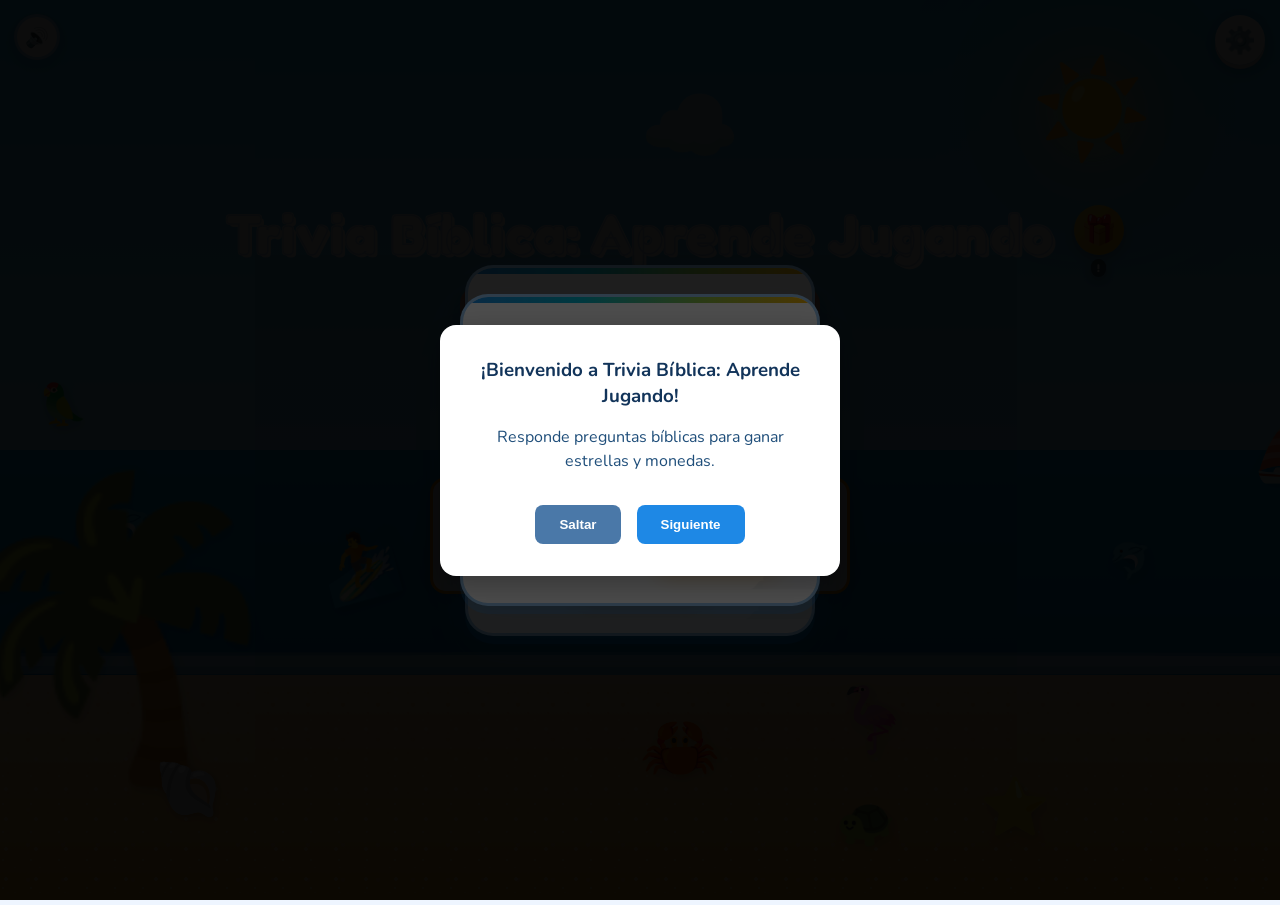
==== commit 88727bad: "cambie los fondos y  colores de los botones" ====
--- a/trivia_Biblia/index.html
+++ b/trivia_Biblia/index.html
@@ -64,24 +64,24 @@
           <span class="gift-timer" id="homeGiftBadge">--:--</span>
         </div>
         <div class="beach-logo">
-          <h1 class="beach-title">Biblia<span>Kids</span></h1>
+          <h1 class="beach-title">Trivia Bíblica: Aprende Jugando</h1>
         </div>
       </div>
       
       <!-- Big Play Button -->
       <div class="beach-buttons">
-        <button class="wooden-btn wooden-classic" onclick="show('modes')">
+        <button id="homePlayBtn" class="wooden-btn wooden-classic" onclick="show('modes')">
           <span class="btn-shine"></span>
           🎮 ¡Jugar!
         </button>
-        <button class="wooden-btn wooden-extras-small" onclick="show('extras')">
+        <button id="homeExtrasBtn" class="wooden-btn wooden-extras-small" onclick="show('extras')">
           ✨ Extras
         </button>
       </div>
       
       <!-- Daily Text -->
       <div class="beach-daily-box" id="dailyTextContainer">
-        <p class="daily-label-beach">📜 Texto de Hoy</p>
+        <p id="homeDailyLabel" class="daily-label-beach">📜 Texto de Hoy</p>
         <p id="dailyTextBody" class="daily-body-beach">"No tengas miedo, porque estoy contigo..."</p>
         <p id="dailyTextRef" class="daily-ref-beach">- Isaías 41:10</p>
       </div>
@@ -90,30 +90,62 @@
 
   <!-- EXTRAS -->
   <section id="extras">
-    <div class="global-bg-icons">
-      <span class="bg-icon dove1">🕊️</span>
-      <span class="bg-icon dove2">🕊️</span>
-      <span class="bg-icon angel1">🌥️</span>
-      <span class="bg-icon holy2">✨</span>
-      <span class="bg-icon star1">⭐</span>
-      <span class="bg-icon star2">🌟</span>
-      <span class="bg-icon cloud1">☁️</span>
-      <span class="bg-icon cloud2">☁️</span>
-      <span class="bg-icon sheep1">🐑</span>
-    </div>
-    <div class="card" style="text-align:center">
-      <h2 id="extrasTitle">✨ Extras</h2>
-      <p class="subtitle" id="extrasSubtitle">Accesos especiales</p>
-      <div class="divider" id="extrasDivider">⭐ contenido extra ⭐</div>
-      <button class="btn btn-ghost" id="extrasShopBtn" onclick="show('shop'); renderShop();">🛍️ Tienda</button><br>
-      <button class="btn btn-ghost" id="extrasAchievementsBtn" onclick="show('achievements'); renderAchievements();">🏅 Trofeos</button>
-      <button class="btn btn-ghost" id="extrasStatsBtn" onclick="show('stats'); renderStats();">📊 Datos</button>
-      <div class="gift-box" style="margin-top:14px;">
-        <button id="giftButton" class="btn btn-ghost" onclick="claimTimedGift()">🎁 Regalo</button>
-        <p id="giftTimerText">Próximo regalo en --:--</p>
-      </div>
+    <!-- Jungle Background Elements - Full Screen -->
+    <div class="modes-jungle-bg">
+      <!-- Sky elements -->
+      <span class="sun">☀️</span>
+      <span class="rainbow">🌈</span>
+      <span class="cloud cloud1">☁️</span>
+      <span class="cloud cloud2">☁️</span>
+      <span class="cloud cloud3">☁️</span>
+
+      <!-- Trees and ground elements -->
+      <span class="tree-left">🌳</span>
+      <span class="tree-right">🌲</span>
+      <span class="flowers">🌺 🌸 🌼 🌻 🌷</span>
+      <span class="mushroom-left">🍄</span>
+      <span class="mushroom-right">🍄</span>
+
+      <!-- Animals -->
+      <span class="monkey">🐒</span>
+      <span class="parrot">🦜</span>
+      <span class="tiger">🐯</span>
+      <span class="elephant">🐘</span>
+      <span class="toucan">🐦</span>
+      <span class="snake">🐍</span>
+      <span class="frog">🐸</span>
+      <span class="turtle">🐢</span>
+
+      <!-- Water element -->
+      <span class="waterfall">💦</span>
+
+      <!-- Flying decorations -->
+      <span class="butterfly b1">🦋</span>
+      <span class="butterfly b2">🦋</span>
+      <span class="butterfly b3">🦋</span>
+      <span class="music-note m1">🎵</span>
+      <span class="music-note m2">🎶</span>
+      <span class="music-note m3">🎵</span>
+
+      <!-- Gems and treasures -->
+      <span class="gem g1">💎</span>
+      <span class="gem g2">✨</span>
+      <span class="gem g3">💎</span>
+      <span class="gem g4">⭐</span>
+
+      <!-- Balloons -->
+      <span class="balloon bal1">🎈</span>
+      <span class="balloon bal2">🎈</span>
+      <span class="balloon bal3">🎈</span>
+    </div>
+    <div class="modes-menu-card">
+      <h2 class="modes-title" style="color: #FF1493; text-shadow: 2px 2px 0 #FFA500;">✨🚀 Extras 🚀✨</h2>
+      <p class="modes-subtitle" style="color: #00FF00; text-shadow: 1px 1px 0 #000;">Accesos especiales y más</p>
+      <div class="divider" id="extrasDivider" style="color: #FFD700; text-shadow: 1px 1px 0 #FF4500;">⭐🌟 Contenido Extra Explosivo 🌟⭐</div>
+      <button class="mode-btn mode-achievements" id="extrasAchievementsBtn" onclick="show('achievements'); renderAchievements();" style="background: linear-gradient(180deg, #FFD700 0%, #FFA500 50%, #FF4500 100%); border: 4px solid #B22222; color: #fff; text-shadow: 2px 2px 0 rgba(0,0,0,0.3);">🏅✨ Trofeos Brillantes</button><br>
+      <button class="mode-btn mode-stats" id="extrasStatsBtn" onclick="show('stats'); renderStats();" style="background: linear-gradient(180deg, #00BFFF 0%, #1E90FF 50%, #0000FF 100%); border: 4px solid #00008B; color: #fff; text-shadow: 2px 2px 0 rgba(0,0,0,0.3);">📊🔥 Datos Explosivos</button>
       <div class="divider" style="margin-top:24px">—</div>
-      <button class="btn btn-ghost" id="extrasBackBtn" onclick="show('home')">🏠 Volver</button>
+      <button class="mode-btn-back" id="extrasBackBtn" onclick="show('home')" style="background: linear-gradient(180deg, #FF69B4 0%, #DC143C 50%, #8B0000 100%); border: 4px solid #4B0082; color: #fff; text-shadow: 2px 2px 0 rgba(0,0,0,0.3); font-size: 1.1rem; padding: 10px 20px;">🏠🏃‍♂️ ¡Volver a Casa!</button>
     </div>
   </section>
 
@@ -192,54 +224,43 @@
 
   <!-- CATEGORIES -->
   <section id="categories">
-    <div class="global-bg-icons">
-      <span class="bg-icon dove1">🕊️</span>
-      <span class="bg-icon dove2">🕊️</span>
-      <span class="bg-icon angel1">🌥️</span>
-      <span class="bg-icon holy2">✨</span>
-      <span class="bg-icon star1">⭐</span>
-      <span class="bg-icon star2">🌟</span>
-      <span class="bg-icon cloud1">☁️</span>
-      <span class="bg-icon cloud2">☁️</span>
-      <span class="bg-icon sheep1">🐑</span>
-    </div>
     <div class="card" style="text-align:center">
       <div style="display:flex; justify-content:flex-start; margin-bottom:10px;">
         <button class="btn btn-ghost" onclick="show('modes')" style="padding:6px 12px; font-size:0.85rem;">⬅️ Volver</button>
       </div>
-      <h2>📚 Categorías</h2>
-      <p class="subtitle">Elige un tema bíblico</p>
-      <div class="divider">⭐ selecciona ⭐</div>
+      <h2 id="categoriesTitle">📚 Categorías</h2>
+      <p class="subtitle" id="categoriesSubtitle">Elige un tema bíblico</p>
+      <div class="divider" id="categoriesDivider">⭐ selecciona ⭐</div>
 
       <div class="categories-grid">
         <div class="category-card" onclick="startCategory('oldTestament')">
           <span class="category-icon">📜</span>
-          <h3 class="category-title">Antiguo Testamento</h3>
-          <p class="category-desc">Desde Génesis hasta Malaquías</p>
-          <span class="category-badge">40 preguntas</span>
+          <h3 class="category-title" id="catOldTitle">Antiguo Testamento</h3>
+          <p class="category-desc" id="catOldDesc">Desde Génesis hasta Malaquías</p>
+          <span class="category-badge" id="catOldBadge">40 preguntas</span>
         </div>
         <div class="category-card" onclick="startCategory('newTestament')">
           <span class="category-icon">📖</span>
-          <h3 class="category-title">Nuevo Testamento</h3>
-          <p class="category-desc">Desde Mateo hasta Apocalipsis</p>
-          <span class="category-badge">40 preguntas</span>
+          <h3 class="category-title" id="catNewTitle">Nuevo Testamento</h3>
+          <p class="category-desc" id="catNewDesc">Desde Mateo hasta Apocalipsis</p>
+          <span class="category-badge" id="catNewBadge">40 preguntas</span>
         </div>
         <div class="category-card" onclick="startCategory('characters')">
           <span class="category-icon">👑</span>
-          <h3 class="category-title">Personajes Bíblicos</h3>
-          <p class="category-desc">Conoce a los héroes de la fe</p>
-          <span class="category-badge">40 preguntas</span>
+          <h3 class="category-title" id="catCharTitle">Personajes Bíblicos</h3>
+          <p class="category-desc" id="catCharDesc">Conoce a los héroes de la fe</p>
+          <span class="category-badge" id="catCharBadge">40 preguntas</span>
         </div>
         <div class="category-card" onclick="startCategory('trueFalse')">
           <span class="category-icon">✅❌</span>
-          <h3 class="category-title">Verdadero o Falso</h3>
-          <p class="category-desc">¿Puedes distinguir la verdad?</p>
-          <span class="category-badge">30 preguntas</span>
+          <h3 class="category-title" id="catTFTitle">Verdadero o Falso</h3>
+          <p class="category-desc" id="catTFDesc">¿Puedes distinguir la verdad?</p>
+          <span class="category-badge" id="catTFBadge">30 preguntas</span>
         </div>
       </div>
 
       <div class="divider" style="margin-top:24px">—</div>
-      <button class="btn btn-ghost" onclick="show('home')">🏠 Regresar al menú principal</button>
+      <button class="btn btn-ghost" onclick="show('home')" id="categoriesBackBtn">🏠 Regresar al menú principal</button>
     </div>
   </section>
 
@@ -282,6 +303,7 @@
 
       <!-- Top Bar - Above landscape -->
       <div class="map-top-bar">
+        <h2 id="title" style="color: white; text-shadow: 2px 2px 4px rgba(0,0,0,0.5); font-size: 1.1rem; margin: 0; position: absolute; left: 50%; transform: translateX(-50%); width: 100%; text-align: center; pointer-events: none; font-family: 'Fredoka One', cursive;">🗺️ Selecciona un Nivel</h2>
         <div class="map-coin-counter">
           <span class="coin-icon">🪙</span>
           <span id="mapCoins">0</span>
@@ -295,92 +317,81 @@
       <!-- Level Path Area -->
       <div class="map-path-area">
         <div class="map-path-content">
-          <!-- SVG Path - Extended for 15 levels -->
-          <svg class="path-svg" viewBox="0 0 300 1150" preserveAspectRatio="xMidYMid meet">
-            <path class="winding-path" d="M 150 100 C 150 130, 80 170, 60 220 C 40 270, 80 320, 150 370 C 220 420, 260 470, 240 520 C 220 570, 180 620, 120 670 C 60 720, 80 770, 150 820 C 220 870, 260 920, 240 970 C 220 1020, 180 1070, 120 1120" fill="none" stroke="url(#pathGradient)" stroke-width="12" stroke-linecap="round"/>
-            <defs>
-              <linearGradient id="pathGradient" x1="0%" y1="0%" x2="0%" y2="100%">
-                <stop offset="0%" style="stop-color:#D4A574;stop-opacity:1" />
-                <stop offset="100%" style="stop-color:#B8956A;stop-opacity:1" />
-              </linearGradient>
-            </defs>
-          </svg>
-
           <!-- Scroll hint -->
           <div class="scroll-hint">⬇️ Desliza hacia abajo para ver más niveles</div>
 
           <!-- Level Buttons positioned along path - spread out more vertically -->
           <div class="level-path-buttons">
-          <div class="level-pin" id="lvlPin1" style="top:8.7%; left:50%; transform:translateX(-50%);">
+          <div class="level-pin level-block-1" id="lvlPin1" style="top:2%; left:50%; transform:translateX(-50%);">
             <div class="level" id="lvl1">1</div>
             <div class="stars-container" id="stars1"><span class="star-gray">⭐</span><span class="star-gray">⭐</span><span class="star-gray">⭐</span></div>
           </div>
-          <div class="level-pin" id="lvlPin2" style="top:14.8%; left:26.7%;">
+          <div class="level-pin level-block-1" id="lvlPin2" style="top:4%; left:26.7%;">
             <div class="level locked" id="lvl2">2</div>
             <span class="lock-badge" id="lock2">🔒</span>
             <div class="stars-container" id="stars2"><span class="star-gray">⭐</span><span class="star-gray">⭐</span><span class="star-gray">⭐</span></div>
           </div>
-          <div class="level-pin" id="lvlPin3" style="top:19.1%; left:20%;">
+          <div class="level-pin level-block-1" id="lvlPin3" style="top:6%; left:20%;">
             <div class="level locked" id="lvl3">3</div>
             <span class="lock-badge" id="lock3">🔒</span>
             <div class="stars-container" id="stars3"><span class="star-gray">⭐</span><span class="star-gray">⭐</span><span class="star-gray">⭐</span></div>
           </div>
-          <div class="level-pin" id="lvlPin4" style="top:27.8%; left:26.7%;">
+          <div class="level-pin level-block-1" id="lvlPin4" style="top:8%; left:26.7%;">
             <div class="level locked" id="lvl4">4</div>
             <span class="lock-badge" id="lock4">🔒</span>
             <div class="stars-container" id="stars4"><span class="star-gray">⭐</span><span class="star-gray">⭐</span><span class="star-gray">⭐</span></div>
           </div>
-          <div class="level-pin" id="lvlPin5" style="top:32.2%; left:50%;">
+          <div class="level-pin level-block-1" id="lvlPin5" style="top:10%; left:50%;">
             <div class="level locked" id="lvl5">5</div>
             <span class="lock-badge" id="lock5">🔒</span>
             <div class="stars-container" id="stars5"><span class="star-gray">⭐</span><span class="star-gray">⭐</span><span class="star-gray">⭐</span></div>
           </div>
-          <div class="level-pin" id="lvlPin6" style="top:36.5%; left:73.3%;">
+          <div class="level-pin level-block-2" id="lvlPin6" style="top:12%; left:73.3%;">
             <div class="level locked" id="lvl6">6</div>
             <span class="lock-badge" id="lock6">🔒</span>
             <div class="stars-container" id="stars6"><span class="star-gray">⭐</span><span class="star-gray">⭐</span><span class="star-gray">⭐</span></div>
           </div>
-          <div class="level-pin" id="lvlPin7" style="top:45.2%; left:80%;">
+          <div class="level-pin level-block-2" id="lvlPin7" style="top:14%; left:80%;">
             <div class="level locked" id="lvl7">7</div>
             <span class="lock-badge" id="lock7">🔒</span>
             <div class="stars-container" id="stars7"><span class="star-gray">⭐</span><span class="star-gray">⭐</span><span class="star-gray">⭐</span></div>
           </div>
-          <div class="level-pin" id="lvlPin8" style="top:53.9%; left:60%;">
+          <div class="level-pin level-block-2" id="lvlPin8" style="top:16%; left:60%;">
             <div class="level locked" id="lvl8">8</div>
             <span class="lock-badge" id="lock8">🔒</span>
             <div class="stars-container" id="stars8"><span class="star-gray">⭐</span><span class="star-gray">⭐</span><span class="star-gray">⭐</span></div>
           </div>
-          <div class="level-pin" id="lvlPin9" style="top:58.3%; left:40%;">
+          <div class="level-pin level-block-2" id="lvlPin9" style="top:18%; left:40%;">
             <div class="level locked" id="lvl9">9</div>
             <span class="lock-badge" id="lock9">🔒</span>
             <div class="stars-container" id="stars9"><span class="star-gray">⭐</span><span class="star-gray">⭐</span><span class="star-gray">⭐</span></div>
           </div>
-          <div class="level-pin" id="lvlPin10" style="top:67%; left:26.7%;">
+          <div class="level-pin level-block-2" id="lvlPin10" style="top:20%; left:26.7%;">
             <div class="level locked" id="lvl10">10</div>
             <span class="lock-badge" id="lock10">🔒</span>
             <div class="stars-container" id="stars10"><span class="star-gray">⭐</span><span class="star-gray">⭐</span><span class="star-gray">⭐</span></div>
           </div>
-          <div class="level-pin" id="lvlPin11" style="top:71.3%; left:50%;">
+          <div class="level-pin level-block-3" id="lvlPin11" style="top:22%; left:50%;">
             <div class="level locked" id="lvl11">11</div>
             <span class="lock-badge" id="lock11">🔒</span>
             <div class="stars-container" id="stars11"><span class="star-gray">⭐</span><span class="star-gray">⭐</span><span class="star-gray">⭐</span></div>
           </div>
-          <div class="level-pin" id="lvlPin12" style="top:75.7%; left:73.3%;">
+          <div class="level-pin level-block-3" id="lvlPin12" style="top:24%; left:73.3%;">
             <div class="level locked" id="lvl12">12</div>
             <span class="lock-badge" id="lock12">🔒</span>
             <div class="stars-container" id="stars12"><span class="star-gray">⭐</span><span class="star-gray">⭐</span><span class="star-gray">⭐</span></div>
           </div>
-          <div class="level-pin" id="lvlPin13" style="top:84.3%; left:80%;">
+          <div class="level-pin level-block-3" id="lvlPin13" style="top:26%; left:80%;">
             <div class="level locked" id="lvl13">13</div>
             <span class="lock-badge" id="lock13">🔒</span>
             <div class="stars-container" id="stars13"><span class="star-gray">⭐</span><span class="star-gray">⭐</span><span class="star-gray">⭐</span></div>
           </div>
-          <div class="level-pin" id="lvlPin14" style="top:93%; left:60%;">
+          <div class="level-pin level-block-3" id="lvlPin14" style="top:28%; left:60%;">
             <div class="level locked" id="lvl14">14</div>
             <span class="lock-badge" id="lock14">🔒</span>
             <div class="stars-container" id="stars14"><span class="star-gray">⭐</span><span class="star-gray">⭐</span><span class="star-gray">⭐</span></div>
           </div>
-          <div class="level-pin" id="lvlPin15" style="top:97.4%; left:40%;">
+          <div class="level-pin level-block-3" id="lvlPin15" style="top:30%; left:40%;">
             <div class="level locked" id="lvl15">15</div>
             <span class="lock-badge" id="lock15">🔒</span>
             <div class="stars-container" id="stars15"><span class="star-gray">⭐</span><span class="star-gray">⭐</span><span class="star-gray">⭐</span></div>
@@ -410,90 +421,46 @@
 
   <!-- TIENDA -->
   <section id="shop">
-    <div class="global-bg-icons">
-      <span class="bg-icon dove1">🕊️</span>
-      <span class="bg-icon dove2">🕊️</span>
-      <span class="bg-icon angel1">🌥️</span>
-      <span class="bg-icon holy2">✨</span>
-      <span class="bg-icon star1">⭐</span>
-      <span class="bg-icon star2">🌟</span>
-      <span class="bg-icon cloud1">☁️</span>
-      <span class="bg-icon cloud2">☁️</span>
-      <span class="bg-icon sheep1">🐑</span>
-    </div>
     <div class="card" style="text-align:center">
-      <h2>🛍️ Tienda</h2>
-      <p class="subtitle">Usa tus monedas ahorradas</p>
+      <h2 id="shopTitle">🛍️ Tienda</h2>
+      <p class="subtitle" id="shopSubtitle">Usa tus monedas ahorradas</p>
       <div class="coin-badge" style="font-size:1.2rem; font-weight:bold; color:var(--gold); display:inline-block; margin-bottom:15px; background:rgba(255,179,0,0.1); border:2px solid var(--gold); padding:4px 12px; border-radius:20px;"><span id="shopCoins">0</span> 🪙</div>
       <div id="shopContainer" style="display:flex; flex-direction:column; gap:10px; text-align:left;">
         <!-- Inserted from JS -->
       </div>
       <div class="divider" style="margin-top:24px">—</div>
-      <button class="btn btn-ghost" onclick="show('home')">🏠 Volver</button>
+      <button class="btn btn-ghost" id="shopBackBtn" onclick="show('home')">🏠 Volver</button>
     </div>
   </section>
 
   <!-- LOGROS -->
   <section id="achievements">
-    <div class="global-bg-icons">
-      <span class="bg-icon dove1">🕊️</span>
-      <span class="bg-icon dove2">🕊️</span>
-      <span class="bg-icon angel1">🌥️</span>
-      <span class="bg-icon holy2">✨</span>
-      <span class="bg-icon star1">⭐</span>
-      <span class="bg-icon star2">🌟</span>
-      <span class="bg-icon cloud1">☁️</span>
-      <span class="bg-icon cloud2">☁️</span>
-      <span class="bg-icon sheep1">🐑</span>
-    </div>
     <div class="card" style="text-align:center">
-      <h2>🏅 Trofeos</h2>
-      <p class="subtitle">Demuestra tu habilidad</p>
+      <h2 id="achievementsTitle">🏅 Trofeos</h2>
+      <p class="subtitle" id="achievementsSubtitle">Demuestra tu habilidad</p>
       <div id="achievementsContainer" style="display:flex; flex-direction:column; gap:10px; margin-top:10px; max-height:50vh; overflow-y:auto; text-align:left; padding-right:5px;">
         <!-- Inserted from JS -->
       </div>
       <div class="divider" style="margin-top:24px">—</div>
-      <button class="btn btn-ghost" onclick="show('home')">🏠 Volver</button>
+      <button class="btn btn-ghost" id="achievementsBackBtn" onclick="show('home')">🏠 Volver</button>
     </div>
   </section>
 
   <!-- ESTADÍSTICAS -->
   <section id="stats">
-    <div class="global-bg-icons">
-      <span class="bg-icon dove1">🕊️</span>
-      <span class="bg-icon dove2">🕊️</span>
-      <span class="bg-icon angel1">🌥️</span>
-      <span class="bg-icon holy2">✨</span>
-      <span class="bg-icon star1">⭐</span>
-      <span class="bg-icon star2">🌟</span>
-      <span class="bg-icon cloud1">☁️</span>
-      <span class="bg-icon cloud2">☁️</span>
-      <span class="bg-icon sheep1">🐑</span>
-    </div>
     <div class="card" style="text-align:center">
-      <h2>📊 Estadísticas</h2>
-      <p class="subtitle">Progreso General</p>
+      <h2 id="statsTitle">📊 Estadísticas</h2>
+      <p class="subtitle" id="statsSubtitle">Progreso General</p>
       <div id="statsContainer" style="display:grid; grid-template-columns:1fr 1fr; gap:10px; margin-top:15px; text-align:left;">
         <!-- Inserted from JS -->
       </div>
       <div class="divider" style="margin-top:24px">—</div>
-      <button class="btn btn-ghost" onclick="show('home')">🏠 Volver</button>
+      <button class="btn btn-ghost" id="statsBackBtn" onclick="show('home')">🏠 Volver</button>
     </div>
   </section>
 
   <!-- QUIZ -->
   <section id="quiz">
-    <div class="global-bg-icons">
-      <span class="bg-icon dove1">🕊️</span>
-      <span class="bg-icon dove2">🕊️</span>
-      <span class="bg-icon angel1">🌥️</span>
-      <span class="bg-icon holy2">✨</span>
-      <span class="bg-icon star1">⭐</span>
-      <span class="bg-icon star2">🌟</span>
-      <span class="bg-icon cloud1">☁️</span>
-      <span class="bg-icon cloud2">☁️</span>
-      <span class="bg-icon sheep1">🐑</span>
-    </div>
     <div class="card">
       <div class="quiz-top-bar" style="display:flex; justify-content:space-between; align-items:center; margin-bottom:12px; font-weight:bold;">
         <div class="coin-badge" style="color:var(--gold);"><span id="quizCoins">0</span> 🪙</div>
@@ -527,17 +494,6 @@
 
   <!-- CONGRATS -->
   <section id="congrats">
-    <div class="global-bg-icons">
-      <span class="bg-icon dove1">🕊️</span>
-      <span class="bg-icon dove2">🕊️</span>
-      <span class="bg-icon angel1">🌥️</span>
-      <span class="bg-icon holy2">✨</span>
-      <span class="bg-icon star1">⭐</span>
-      <span class="bg-icon star2">🌟</span>
-      <span class="bg-icon cloud1">☁️</span>
-      <span class="bg-icon cloud2">☁️</span>
-      <span class="bg-icon sheep1">🐑</span>
-    </div>
     <div class="card" style="text-align:center">
       <span class="result-icon">🏆</span>
       <h2 id="congratsTitle">¡Felicidades!</h2>
@@ -556,17 +512,6 @@
 
   <!-- TRY AGAIN -->
   <section id="tryagain">
-    <div class="global-bg-icons">
-      <span class="bg-icon dove1">🕊️</span>
-      <span class="bg-icon dove2">🕊️</span>
-      <span class="bg-icon angel1">🌥️</span>
-      <span class="bg-icon holy2">✨</span>
-      <span class="bg-icon star1">⭐</span>
-      <span class="bg-icon star2">🌟</span>
-      <span class="bg-icon cloud1">☁️</span>
-      <span class="bg-icon cloud2">☁️</span>
-      <span class="bg-icon sheep1">🐑</span>
-    </div>
     <div class="card" style="text-align:center">
       <span class="result-icon" id="tryIcon">💪</span>
       <h2 id="tryTitle">¡Inténtalo de nuevo!</h2>
@@ -583,37 +528,26 @@
 
   <!-- SETTINGS -->
   <section id="settings">
-    <div class="global-bg-icons">
-      <span class="bg-icon dove1">🕊️</span>
-      <span class="bg-icon dove2">🕊️</span>
-      <span class="bg-icon angel1">🌥️</span>
-      <span class="bg-icon holy2">✨</span>
-      <span class="bg-icon star1">⭐</span>
-      <span class="bg-icon star2">🌟</span>
-      <span class="bg-icon cloud1">☁️</span>
-      <span class="bg-icon cloud2">☁️</span>
-      <span class="bg-icon sheep1">🐑</span>
-    </div>
     <div class="card">
-      <h2 style="text-align:center">⚙️ Ajustes</h2>
-      <div class="divider">🎵 opciones 🎵</div>
-      <label>🔊 Volumen de efectos</label>
+      <h2 style="text-align:center" id="settingsTitle">⚙️ Ajustes</h2>
+      <div class="divider" id="settingsDivider">🎵 opciones 🎵</div>
+      <label id="volumeLabel">🔊 Volumen de efectos</label>
       <input type="range" id="volume" min="0" max="1" step="0.1" value="0.5" oninput="updateVolume(this.value)">
-      <label style="margin-top:18px;">🌐 Idioma</label>
+      <label style="margin-top:18px;" id="langLabel">🌐 Idioma</label>
       <div id="langMenu" style="display:flex; gap:8px; flex-wrap:wrap; justify-content:center;">
         <button class="btn btn-ghost" onclick="setLang('es')">🇪🇸 Español</button>
         <button class="btn btn-ghost" onclick="setLang('en')">🇺🇸 English</button>
         <button class="btn btn-ghost" onclick="setLang('qu')">🇵🇪 Quechua</button>
       </div>
-      <label style="margin-top:18px;">👧🧒 Dificultad por edades</label>
+      <label style="margin-top:18px;" id="ageLabel">👧🧒 Dificultad por edades</label>
       <select id="ageDifficulty" onchange="setAgeDifficulty(this.value)" style="width:100%; padding:10px 12px; border-radius:14px; border:2px solid var(--border2); background:rgba(255,255,255,0.85); font-weight:900; color:var(--text2);">
-        <option value="kids">Niños (más tiempo)</option>
-        <option value="teen">Jóvenes (normal)</option>
-        <option value="adult">Adultos (más difícil)</option>
+        <option value="kids" id="optKids">Niños (más tiempo)</option>
+        <option value="teen" id="optTeen">Jóvenes (normal)</option>
+        <option value="adult" id="optAdult">Adultos (más difícil)</option>
       </select>
       <div style="margin-top:28px;text-align:center;">
-        <button class="btn btn-crimson" onclick="resetProgress()">🗑️ Reiniciar Progreso</button><br>
-        <button class="btn btn-ghost" onclick="show('home')" style="margin-top:8px;">🏠 Volver</button>
+        <button class="btn btn-crimson" id="resetBtn" onclick="resetProgress()">🗑️ Reiniciar Progreso</button><br>
+        <button class="btn btn-ghost" id="settingsBackBtn" onclick="show('home')" style="margin-top:8px;">🏠 Volver</button>
       </div>
     </div>
   </section>
--- a/trivia_Biblia/css/style.css
+++ b/trivia_Biblia/css/style.css
@@ -1418,18 +1418,6 @@
       position: relative;
     }
 
-    .beach-title::before {
-      content: 'BibliaKids';
-      position: absolute;
-      top: 2px;
-      left: 2px;
-      width: 100%;
-      height: 100%;
-      color: rgba(0,0,0,0.15);
-      z-index: -1;
-      -webkit-text-fill-color: rgba(0,0,0,0.15);
-    }
-
     .beach-title span {
       background: linear-gradient(135deg, #FFB300 0%, #FF9800 30%, #F57C00 70%, #FF6F00 100%);
       -webkit-background-clip: text;
@@ -4754,3 +4742,543 @@
       color: var(--candy1);
       box-shadow: 0 2px 4px rgba(0, 0, 0, 0.08);
     }
+
+    /* Estilos para mapa extendido con 100 niveles */
+    .map-container {
+      position: relative;
+      width: 100%;
+      max-width: 600px;
+      margin: 0 auto;
+      background: linear-gradient(180deg, 
+        #87CEEB 0%, 
+        #98D8C8 15%, 
+        #90EE90 30%, 
+        #7CB342 45%,
+        #689F38 60%,
+        #558B2F 75%,
+        #33691E 90%,
+        #1B5E20 100%
+      );
+      border-radius: 20px;
+      overflow: hidden;
+    }
+
+    .map-path-content {
+      position: relative;
+      min-height: 2000%;
+      padding-bottom: 100px;
+    }
+
+    /* === PARTÍCULAS FLOTANDO ALREDEDOR DE NIVELES DESBLOQUEADOS === */
+    
+    .level-particles-container {
+      position: absolute;
+      width: 100%;
+      height: 100%;
+      pointer-events: none;
+      z-index: 5;
+      overflow: visible;
+    }
+    
+    .level-particle {
+      position: absolute;
+      border-radius: 50%;
+      pointer-events: none;
+      will-change: transform, opacity;
+    }
+    
+    /* Tipos de partículas */
+    .level-particle.star {
+      width: 8px;
+      height: 8px;
+      background: radial-gradient(circle, #FFD700 0%, #FFA000 50%, transparent 70%);
+      box-shadow: 0 0 10px #FFD700, 0 0 20px #FFA000;
+    }
+    
+    .level-particle.sparkle {
+      width: 6px;
+      height: 6px;
+      background: radial-gradient(circle, #FFFFFF 0%, #E0E0E0 50%, transparent 70%);
+      box-shadow: 0 0 8px #FFFFFF, 0 0 15px #FFD700;
+    }
+    
+    .level-particle.glow {
+      width: 12px;
+      height: 12px;
+      background: radial-gradient(circle, rgba(255,215,0,0.6) 0%, rgba(255,160,0,0.3) 50%, transparent 70%);
+      filter: blur(2px);
+    }
+    
+    .level-particle.orb {
+      width: 10px;
+      height: 10px;
+      border-radius: 50%;
+      background: linear-gradient(135deg, #87CEEB 0%, #E1F5FE 50%, #FFFFFF 100%);
+      box-shadow: 0 0 15px rgba(135,206,235,0.6), inset 0 0 10px rgba(255,255,255,0.8);
+    }
+    
+    /* Animaciones de partículas */
+    @keyframes particleOrbit {
+      0% {
+        transform: translate(-50%, -50%) rotate(0deg) translateX(35px) rotate(0deg);
+        opacity: 0.8;
+      }
+      25% {
+        opacity: 1;
+      }
+      50% {
+        transform: translate(-50%, -50%) rotate(180deg) translateX(35px) rotate(-180deg);
+        opacity: 0.6;
+      }
+      75% {
+        opacity: 1;
+      }
+      100% {
+        transform: translate(-50%, -50%) rotate(360deg) translateX(35px) rotate(-360deg);
+        opacity: 0.8;
+      }
+    }
+    
+    @keyframes particleFloat {
+      0%, 100% {
+        transform: translate(-50%, -50%) translateY(0) scale(1);
+        opacity: 0.7;
+      }
+      50% {
+        transform: translate(-50%, -50%) translateY(-20px) scale(1.2);
+        opacity: 1;
+      }
+    }
+    
+    @keyframes particlePulse {
+      0%, 100% {
+        transform: translate(-50%, -50%) scale(0.8);
+        opacity: 0.5;
+      }
+      50% {
+        transform: translate(-50%, -50%) scale(1.3);
+        opacity: 1;
+      }
+    }
+    
+    @keyframes particleDrift {
+      0% {
+        transform: translate(-50%, -50%) translate(0, 0);
+        opacity: 0;
+      }
+      20% {
+        opacity: 1;
+      }
+      80% {
+        opacity: 1;
+      }
+      100% {
+        transform: translate(-50%, -50%) translate(30px, -40px);
+        opacity: 0;
+      }
+    }
+    
+    /* Aplicar animaciones */
+    .level-particle.orbit {
+      animation: particleOrbit 4s linear infinite;
+    }
+    
+    .level-particle.float {
+      animation: particleFloat 3s ease-in-out infinite;
+    }
+    
+    .level-particle.pulse {
+      animation: particlePulse 2s ease-in-out infinite;
+    }
+    
+    .level-particle.drift {
+      animation: particleDrift 5s ease-out infinite;
+    }
+    
+    /* Retrasos para crear efecto orgánico */
+    .level-particle:nth-child(1) { animation-delay: 0s; }
+    .level-particle:nth-child(2) { animation-delay: 0.5s; }
+    .level-particle:nth-child(3) { animation-delay: 1s; }
+    .level-particle:nth-child(4) { animation-delay: 1.5s; }
+    .level-particle:nth-child(5) { animation-delay: 2s; }
+    .level-particle:nth-child(6) { animation-delay: 2.5s; }
+    .level-particle:nth-child(7) { animation-delay: 3s; }
+    .level-particle:nth-child(8) { animation-delay: 3.5s; }
+    
+    /* Halo dorado alrededor de niveles desbloqueados */
+    .level-pin.unlocked .level::before {
+      content: '';
+      position: absolute;
+      top: 50%;
+      left: 50%;
+      width: 60px;
+      height: 60px;
+      transform: translate(-50%, -50%);
+      background: radial-gradient(circle, rgba(255,215,0,0.3) 0%, rgba(255,160,0,0.1) 40%, transparent 70%);
+      border-radius: 50%;
+      animation: haloPulse 3s ease-in-out infinite;
+      pointer-events: none;
+      z-index: -1;
+    }
+    
+    @keyframes haloPulse {
+      0%, 100% {
+        transform: translate(-50%, -50%) scale(1);
+        opacity: 0.6;
+      }
+      50% {
+        transform: translate(-50%, -50%) scale(1.3);
+        opacity: 0.3;
+      }
+    }
+    
+    /* === EFECTO DE ONDAS CIRCULARES === */
+    
+    .level-waves-container {
+      position: absolute;
+      width: 100%;
+      height: 100%;
+      pointer-events: none;
+      z-index: 3;
+      overflow: visible;
+    }
+    
+    .level-wave {
+      position: absolute;
+      border-radius: 50%;
+      border: 2px solid rgba(255, 215, 0, 0.6);
+      background: transparent;
+      pointer-events: none;
+      transform: translate(-50%, -50%);
+    }
+    
+    .level-wave.wave-1 {
+      animation: waveExpand 3s ease-out infinite;
+    }
+    
+    .level-wave.wave-2 {
+      animation: waveExpand 3s ease-out infinite;
+      animation-delay: 1s;
+    }
+    
+    .level-wave.wave-3 {
+      animation: waveExpand 3s ease-out infinite;
+      animation-delay: 2s;
+    }
+    
+    @keyframes waveExpand {
+      0% {
+        width: 40px;
+        height: 40px;
+        opacity: 0.8;
+        border-width: 3px;
+        box-shadow: 0 0 10px rgba(255, 215, 0, 0.5), inset 0 0 10px rgba(255, 215, 0, 0.3);
+      }
+      50% {
+        opacity: 0.4;
+        border-width: 2px;
+      }
+      100% {
+        width: 100px;
+        height: 100px;
+        opacity: 0;
+        border-width: 1px;
+        box-shadow: 0 0 30px rgba(255, 215, 0, 0), inset 0 0 20px rgba(255, 215, 0, 0);
+      }
+    }
+    
+    /* Variantes de color por bloque */
+    .level-block-1 .level-wave { border-color: rgba(139, 195, 74, 0.6); box-shadow: 0 0 10px rgba(139, 195, 74, 0.5); }
+    .level-block-2 .level-wave { border-color: rgba(41, 182, 246, 0.6); box-shadow: 0 0 10px rgba(41, 182, 246, 0.5); }
+    .level-block-3 .level-wave { border-color: rgba(171, 71, 188, 0.6); box-shadow: 0 0 10px rgba(171, 71, 188, 0.5); }
+    .level-block-4 .level-wave { border-color: rgba(255, 167, 38, 0.6); box-shadow: 0 0 10px rgba(255, 167, 38, 0.5); }
+    .level-block-5 .level-wave { border-color: rgba(255, 64, 129, 0.6); box-shadow: 0 0 10px rgba(255, 64, 129, 0.5); }
+    .level-block-6 .level-wave { border-color: rgba(255, 238, 88, 0.6); box-shadow: 0 0 10px rgba(255, 238, 88, 0.5); }
+    .level-block-7 .level-wave { border-color: rgba(38, 198, 218, 0.6); box-shadow: 0 0 10px rgba(38, 198, 218, 0.5); }
+    .level-block-8 .level-wave { border-color: rgba(239, 83, 80, 0.6); box-shadow: 0 0 10px rgba(239, 83, 80, 0.5); }
+    .level-block-9 .level-wave { border-color: rgba(92, 107, 192, 0.6); box-shadow: 0 0 10px rgba(92, 107, 192, 0.5); }
+    .level-block-10 .level-wave { border-color: rgba(255, 215, 0, 0.8); box-shadow: 0 0 15px rgba(255, 215, 0, 0.6); }
+    .level-block-11 .level-wave { border-color: rgba(189, 189, 189, 0.6); box-shadow: 0 0 10px rgba(189, 189, 189, 0.5); }
+    .level-block-12 .level-wave { border-color: rgba(141, 110, 99, 0.6); box-shadow: 0 0 10px rgba(141, 110, 99, 0.5); }
+    .level-block-13 .level-wave { border-color: rgba(156, 204, 101, 0.6); box-shadow: 0 0 10px rgba(156, 204, 101, 0.5); }
+    .level-block-14 .level-wave { border-color: rgba(255, 112, 67, 0.6); box-shadow: 0 0 10px rgba(255, 112, 67, 0.5); }
+    .level-block-15 .level-wave { border-color: rgba(77, 208, 225, 0.6); box-shadow: 0 0 10px rgba(77, 208, 225, 0.5); }
+    .level-block-16 .level-wave { border-color: rgba(126, 87, 194, 0.6); box-shadow: 0 0 10px rgba(126, 87, 194, 0.5); }
+    .level-block-17 .level-wave { border-color: rgba(255, 202, 40, 0.6); box-shadow: 0 0 10px rgba(255, 202, 40, 0.5); }
+    .level-block-18 .level-wave { border-color: rgba(233, 30, 99, 0.6); box-shadow: 0 0 10px rgba(233, 30, 99, 0.5); }
+    .level-block-19 .level-wave { border-color: rgba(102, 187, 106, 0.6); box-shadow: 0 0 10px rgba(102, 187, 106, 0.5); }
+    .level-block-20 .level-wave { 
+      border-color: rgba(255, 215, 0, 0.9); 
+      box-shadow: 0 0 20px rgba(255, 215, 0, 0.8), 0 0 40px rgba(255, 215, 0, 0.4);
+      animation-duration: 2s;
+    }
+
+    /* Mejoras para el scroll del mapa */
+    .map-path-area {
+      scroll-behavior: smooth;
+      -webkit-overflow-scrolling: touch;
+    }
+
+    .map-path-area::-webkit-scrollbar {
+      width: 10px;
+    }
+
+    .map-path-area::-webkit-scrollbar-track {
+      background: rgba(255,255,255,0.2);
+      border-radius: 5px;
+    }
+
+    .map-path-area::-webkit-scrollbar-thumb {
+      background: linear-gradient(180deg, #8BC34A, #4CAF50);
+      border-radius: 5px;
+      border: 2px solid rgba(255,255,255,0.3);
+    }
+
+    /* Indicador de progreso en el mapa */
+    .level-pin:nth-child(5n) .level {
+      box-shadow: 0 0 0 3px rgba(255,215,0,0.4), 0 6px 0 rgba(0,0,0,0.2);
+    }
+
+    .level-pin:nth-child(10n) .level {
+      box-shadow: 0 0 0 4px rgba(255,215,0,0.6), 0 8px 0 rgba(0,0,0,0.25);
+      font-size: 1.1em;
+    }
+
+    /* Marcadores especiales para milestones */
+    .level-pin[data-level="25"] .level,
+    .level-pin[data-level="50"] .level,
+    .level-pin[data-level="75"] .level,
+    .level-pin[data-level="100"] .level {
+      background: linear-gradient(135deg, #FFD700, #FFA000);
+      color: #333;
+      font-weight: 900;
+      box-shadow: 0 0 0 5px rgba(255,215,0,0.5), 0 10px 0 rgba(0,0,0,0.3);
+    }
+
+    /* Animación suave al aparecer niveles */
+    .level-pin {
+      animation: levelAppear 0.4s ease-out;
+    }
+
+    @keyframes levelAppear {
+      from {
+        opacity: 0;
+        transform: translateY(-20px) scale(0.8);
+      }
+      to {
+        opacity: 1;
+        transform: translateY(0) scale(1);
+      }
+    }
+
+    /* Mejoras para móviles con muchos niveles */
+    @media (max-width: 480px) {
+      .level-pin .level {
+        width: 38px;
+        height: 38px;
+        font-size: 0.9rem;
+      }
+      
+      .map-path-content {
+        min-height: 1000%;
+      }
+      
+      .scroll-hint {
+        font-size: 0.75rem;
+        padding: 4px 10px;
+      }
+    }
+
+    /* === DISEÑOS POR BLOQUES DE 5 NIVELES === */
+    
+    /* Bloque 1 (Niveles 1-5): Diseño Clásico Verde */
+    .level-block-1 .level {
+      background: linear-gradient(135deg, #8BC34A, #4CAF50);
+      border: 3px solid #2E7D32;
+      box-shadow: 0 5px 0 #2E7D32, 0 8px 15px rgba(0,0,0,0.2);
+    }
+    
+    /* Bloque 2 (Niveles 6-10): Diseño Azul Océano */
+    .level-block-2 .level {
+      background: linear-gradient(135deg, #29B6F6, #0277BD);
+      border: 3px solid #01579B;
+      box-shadow: 0 5px 0 #01579B, 0 8px 15px rgba(0,0,0,0.2);
+      border-radius: 30% 70% 70% 30% / 30% 30% 70% 70%;
+    }
+    
+    /* Bloque 3 (Niveles 11-15): Diseño Púrpura Real */
+    .level-block-3 .level {
+      background: linear-gradient(135deg, #AB47BC, #7B1FA2);
+      border: 3px solid #4A148C;
+      box-shadow: 0 5px 0 #4A148C, 0 8px 15px rgba(0,0,0,0.2);
+      border-radius: 50%;
+    }
+    
+    /* Bloque 4 (Niveles 16-20): Diseño Naranja Fuego */
+    .level-block-4 .level {
+      background: linear-gradient(135deg, #FFA726, #EF6C00);
+      border: 3px solid #E65100;
+      box-shadow: 0 5px 0 #E65100, 0 8px 15px rgba(0,0,0,0.2), inset 0 2px 5px rgba(255,255,255,0.3);
+    }
+    
+    /* Bloque 5 (Niveles 21-25): Diseño Rosa Neón */
+    .level-block-5 .level {
+      background: linear-gradient(135deg, #FF4081, #C2185B);
+      border: 3px solid #880E4F;
+      box-shadow: 0 5px 0 #880E4F, 0 0 20px rgba(255,64,129,0.4);
+    }
+    
+    /* Bloque 6 (Niveles 26-30): Diseño Amarillo Sol */
+    .level-block-6 .level {
+      background: linear-gradient(135deg, #FFEB3B, #FBC02D);
+      border: 3px solid #F57F17;
+      box-shadow: 0 5px 0 #F57F17, 0 8px 15px rgba(0,0,0,0.2);
+      color: #333;
+      font-weight: 900;
+    }
+    
+    /* Bloque 7 (Niveles 31-35): Diseño Turquesa Cristal */
+    .level-block-7 .level {
+      background: linear-gradient(135deg, #00BCD4, #00838F);
+      border: 3px solid #006064;
+      box-shadow: 0 5px 0 #006064, inset 0 0 20px rgba(255,255,255,0.2);
+      clip-path: polygon(20% 0%, 80% 0%, 100% 20%, 100% 80%, 80% 100%, 20% 100%, 0% 80%, 0% 20%);
+    }
+    
+    /* Bloque 8 (Niveles 36-40): Diseño Rojo Rubí */
+    .level-block-8 .level {
+      background: linear-gradient(135deg, #E53935, #B71C1C);
+      border: 3px solid #7F0000;
+      box-shadow: 0 5px 0 #7F0000, 0 8px 15px rgba(0,0,0,0.3), inset 0 0 15px rgba(255,255,255,0.2);
+    }
+    
+    /* Bloque 9 (Niveles 41-45): Diseño Índigo Místico */
+    .level-block-9 .level {
+      background: linear-gradient(135deg, #5C6BC0, #1A237E);
+      border: 3px solid #0D1245;
+      box-shadow: 0 5px 0 #0D1245, 0 0 25px rgba(92,107,192,0.5);
+    }
+    
+    /* Bloque 10 (Niveles 46-50): Diseño Dorado Élite */
+    .level-block-10 .level {
+      background: linear-gradient(135deg, #FFD700, #FFA000);
+      border: 4px solid #FF6F00;
+      box-shadow: 0 6px 0 #FF6F00, 0 10px 30px rgba(255,215,0,0.4);
+      color: #333;
+      font-weight: 900;
+      transform: scale(1.05);
+    }
+    
+    /* Bloque 11 (Niveles 51-55): Diseño Plata Metálico */
+    .level-block-11 .level {
+      background: linear-gradient(135deg, #E0E0E0, #9E9E9E);
+      border: 3px solid #616161;
+      box-shadow: 0 5px 0 #616161, inset 0 1px 0 rgba(255,255,255,0.8);
+      color: #333;
+    }
+    
+    /* Bloque 12 (Niveles 56-60): Diseño Café Tierra */
+    .level-block-12 .level {
+      background: linear-gradient(135deg, #8D6E63, #4E342E);
+      border: 3px solid #3E2723;
+      box-shadow: 0 5px 0 #3E2723, 0 8px 15px rgba(0,0,0,0.3);
+    }
+    
+    /* Bloque 13 (Niveles 61-65): Diseño Lima Eléctrico */
+    .level-block-13 .level {
+      background: linear-gradient(135deg, #C6FF00, #64DD17);
+      border: 3px solid #33691E;
+      box-shadow: 0 5px 0 #33691E, 0 0 30px rgba(198,255,0,0.4);
+      color: #333;
+      font-weight: 900;
+    }
+    
+    /* Bloque 14 (Niveles 66-70): Diseño Coral Tropical */
+    .level-block-14 .level {
+      background: linear-gradient(135deg, #FF7043, #D84315);
+      border: 3px solid #BF360C;
+      box-shadow: 0 5px 0 #BF360C, 0 8px 15px rgba(0,0,0,0.2);
+      border-radius: 40% 60% 60% 40% / 60% 40% 60% 40%;
+    }
+    
+    /* Bloque 15 (Niveles 71-75): Diseño Cian Hielo */
+    .level-block-15 .level {
+      background: linear-gradient(135deg, #00E5FF, #00ACC1);
+      border: 3px solid #00838F;
+      box-shadow: 0 5px 0 #00838F, 0 0 25px rgba(0,229,255,0.4), inset 0 0 20px rgba(255,255,255,0.3);
+    }
+    
+    /* Bloque 16 (Niveles 76-80): Diseño Violeta Profundo */
+    .level-block-16 .level {
+      background: linear-gradient(135deg, #7C4DFF, #4527A0);
+      border: 3px solid #311B92;
+      box-shadow: 0 5px 0 #311B92, 0 0 30px rgba(124,77,255,0.4);
+    }
+    
+    /* Bloque 17 (Niveles 81-85): Diseño Ámbar Dorado */
+    .level-block-17 .level {
+      background: linear-gradient(135deg, #FFC107, #FF8F00);
+      border: 3px solid #E65100;
+      box-shadow: 0 5px 0 #E65100, 0 8px 20px rgba(255,193,7,0.4);
+      color: #333;
+    }
+    
+    /* Bloque 18 (Niveles 86-90): Diseño Magenta Brillante */
+    .level-block-18 .level {
+      background: linear-gradient(135deg, #E91E63, #AD1457);
+      border: 3px solid #880E4F;
+      box-shadow: 0 5px 0 #880E4F, 0 0 25px rgba(233,30,99,0.4);
+    }
+    
+    /* Bloque 19 (Niveles 91-95): Diseño Esmeralda Brillante */
+    .level-block-19 .level {
+      background: linear-gradient(135deg, #00E676, #00C853);
+      border: 3px solid #1B5E20;
+      box-shadow: 0 5px 0 #1B5E20, 0 0 30px rgba(0,230,118,0.4);
+    }
+    
+    /* Bloque 20 (Niveles 96-100): Diseño Diamante LEGENDARIO */
+    .level-block-20 .level {
+      background: linear-gradient(135deg, #FFD700, #FF6F00, #FFD700);
+      background-size: 200% 200%;
+      animation: diamondShine 2s ease-in-out infinite;
+      border: 5px solid #FFD700;
+      box-shadow: 0 8px 0 #FF6F00, 0 0 40px rgba(255,215,0,0.8), inset 0 0 30px rgba(255,255,255,0.5);
+      color: #333;
+      font-weight: 900;
+      font-size: 1.2rem;
+      transform: scale(1.1);
+    }
+    
+    @keyframes diamondShine {
+      0%, 100% { background-position: 0% 50%; }
+      50% { background-position: 100% 50%; }
+    }
+    
+    /* Efectos hover especiales por bloque */
+    .level-block-20 .level:hover {
+      transform: scale(1.2) rotate(5deg);
+    }
+    
+    .level-block-1 .level:hover,
+    .level-block-2 .level:hover,
+    .level-block-3 .level:hover,
+    .level-block-4 .level:hover,
+    .level-block-5 .level:hover,
+    .level-block-6 .level:hover,
+    .level-block-7 .level:hover,
+    .level-block-8 .level:hover,
+    .level-block-9 .level:hover,
+    .level-block-10 .level:hover,
+    .level-block-11 .level:hover,
+    .level-block-12 .level:hover,
+    .level-block-13 .level:hover,
+    .level-block-14 .level:hover,
+    .level-block-15 .level:hover,
+    .level-block-16 .level:hover,
+    .level-block-17 .level:hover,
+    .level-block-18 .level:hover,
+    .level-block-19 .level:hover {
+      transform: translateY(-3px) scale(1.05);
+      filter: brightness(1.1);
+    }
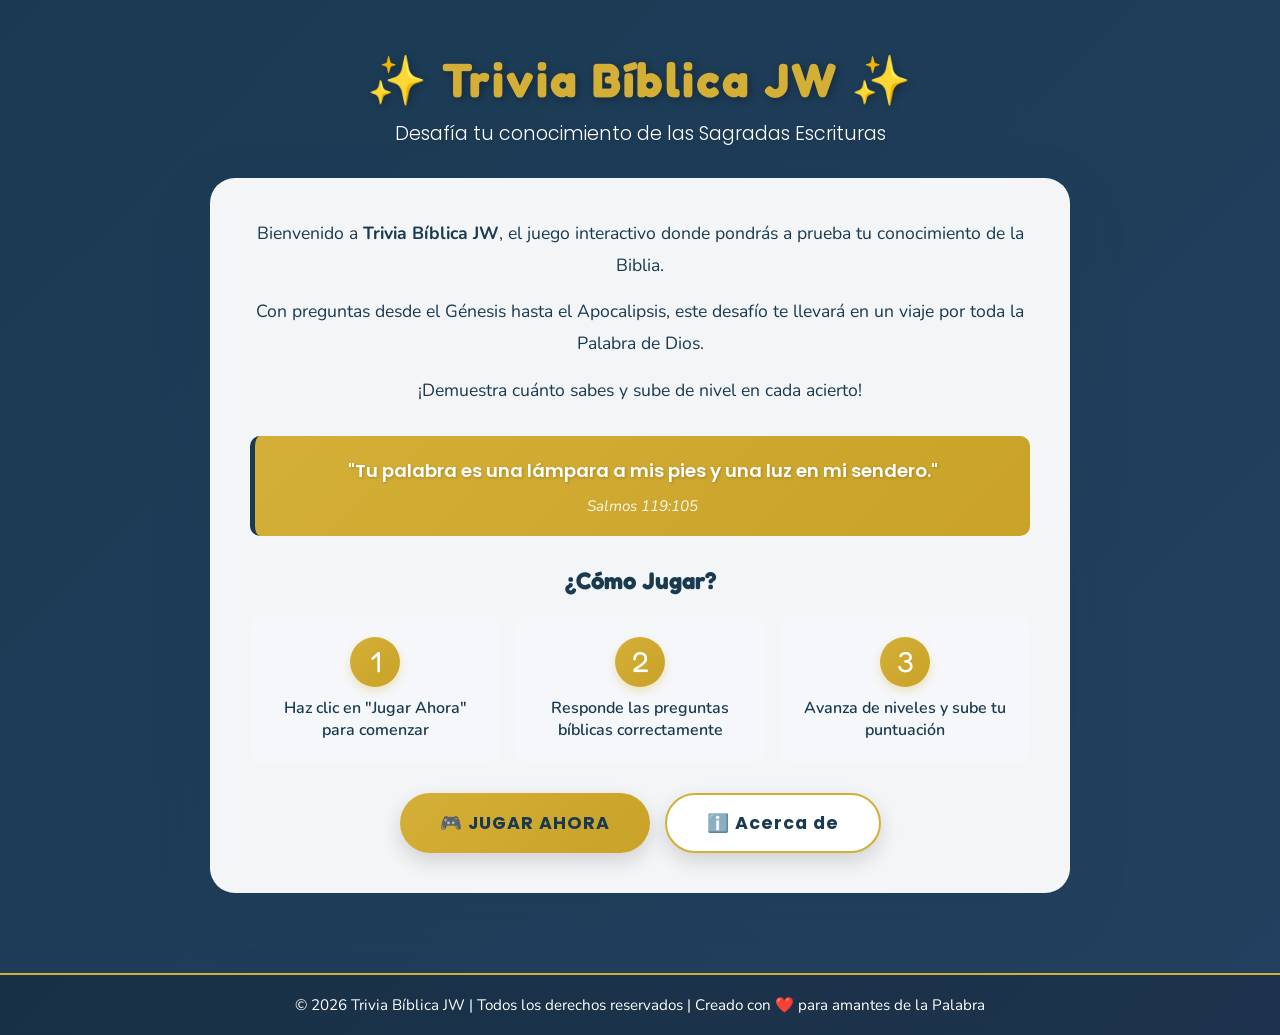
==== commit c790be1f: "nueva seccion de bienvenida agregados" ====
--- a/trivia_Biblia/index.html
+++ b/trivia_Biblia/index.html
@@ -1,611 +1,578 @@
 <!DOCTYPE html>
 <html lang="es">
-
 <head>
-  <meta charset="UTF-8">
-  <meta name="viewport" content="width=device-width, initial-scale=1.0">
-  <title>🌟 Sabiduría Bíblica Challenge 🌟</title>
-  <!-- © 2026 Milner Tello Guzman. Todos los derechos reservados. -->
-  <link rel="manifest" href="manifest.json">
-  <link href="https://fonts.googleapis.com/css2?family=Fredoka+One&family=Nunito:wght@400;600;700;800;900&family=Poppins:wght@700;800;900&display=swap"
-    rel="stylesheet">
-
-  <link rel="stylesheet" href="css/style.css">
+    <meta charset="UTF-8">
+    <meta name="viewport" content="width=device-width, initial-scale=1.0">
+    <title>Trivia Bíblica JW - Bienvenida</title>
+    <link rel="manifest" href="manifest.json">
+    <link href="https://fonts.googleapis.com/css2?family=Fredoka+One&family=Nunito:wght@400;600;700;800;900&family=Poppins:wght@700;800;900&display=swap" rel="stylesheet">
+    
+    <style>
+        * {
+            margin: 0;
+            padding: 0;
+            box-sizing: border-box;
+        }
+
+        :root {
+            --color-dorado: #D4AF37;
+            --color-azul-profundo: #1a3a52;
+            --color-blanco: #ffffff;
+            --color-azul-claro: #2c5aa0;
+            --color-gris-claro: #f5f7fa;
+            --color-sombra: rgba(26, 58, 82, 0.15);
+            --transicion: all 0.3s ease;
+        }
+
+        body {
+            font-family: 'Nunito', sans-serif;
+            background: linear-gradient(135deg, var(--color-azul-profundo) 0%, #244060 100%);
+            color: var(--color-azul-profundo);
+            min-height: 100vh;
+            display: flex;
+            flex-direction: column;
+            overflow-x: hidden;
+        }
+
+        /* Fondo animado con partículas */
+        .fondo-particulas {
+            position: fixed;
+            top: 0;
+            left: 0;
+            width: 100%;
+            height: 100%;
+            z-index: 0;
+            opacity: 0.3;
+            pointer-events: none;
+        }
+
+        .particula {
+            position: absolute;
+            font-size: 1.5rem;
+            opacity: 0;
+            animation: flotar 15s ease-in-out infinite;
+        }
+
+        @keyframes flotar {
+            0% {
+                opacity: 0;
+                transform: translateY(100vh) translateX(0);
+            }
+            10% {
+                opacity: 1;
+            }
+            90% {
+                opacity: 1;
+            }
+            100% {
+                opacity: 0;
+                transform: translateY(-100vh) translateX(50px);
+            }
+        }
+
+        /* Contenedor principal */
+        .contenedor {
+            position: relative;
+            z-index: 1;
+            flex: 1;
+            display: flex;
+            flex-direction: column;
+            justify-content: space-between;
+            align-items: center;
+            padding: 20px;
+            max-width: 900px;
+            margin: 0 auto;
+            width: 100%;
+        }
+
+        /* Header - Título principal */
+        .header {
+            text-align: center;
+            margin-top: 30px;
+            animation: deslizar-arriba 0.8s ease-out;
+        }
+
+        @keyframes deslizar-arriba {
+            from {
+                opacity: 0;
+                transform: translateY(-30px);
+            }
+            to {
+                opacity: 1;
+                transform: translateY(0);
+            }
+        }
+
+        .titulo-principal {
+            font-family: 'Fredoka One', sans-serif;
+            font-size: 3rem;
+            color: var(--color-dorado);
+            text-shadow: 2px 2px 8px rgba(0, 0, 0, 0.3);
+            margin-bottom: 10px;
+            letter-spacing: 2px;
+        }
+
+        .subtitulo {
+            font-family: 'Poppins', sans-serif;
+            font-size: 1.2rem;
+            color: var(--color-blanco);
+            font-weight: 300;
+            text-shadow: 1px 1px 4px rgba(0, 0, 0, 0.2);
+        }
+
+        /* Sección principal */
+        .contenido-principal {
+            background: rgba(255, 255, 255, 0.95);
+            border-radius: 25px;
+            padding: 40px;
+            box-shadow: 0 20px 60px var(--color-sombra);
+            margin: 30px 0;
+            animation: aparecer 0.8s ease-out 0.2s both;
+            width: 100%;
+        }
+
+        @keyframes aparecer {
+            from {
+                opacity: 0;
+                transform: scale(0.95);
+            }
+            to {
+                opacity: 1;
+                transform: scale(1);
+            }
+        }
+
+        .descripcion {
+            text-align: center;
+            margin-bottom: 30px;
+        }
+
+        .descripcion p {
+            font-size: 1.1rem;
+            line-height: 1.8;
+            color: var(--color-azul-profundo);
+            margin-bottom: 15px;
+        }
+
+        /* Versículo bíblico destacado */
+        .versiculo-destacado {
+            background: linear-gradient(135deg, var(--color-dorado) 0%, #c9a227 100%);
+            border-left: 5px solid var(--color-azul-profundo);
+            padding: 20px;
+            border-radius: 10px;
+            margin: 25px 0;
+            text-align: center;
+        }
+
+        .versiculo-destacado p {
+            font-family: 'Poppins', sans-serif;
+            font-size: 1.15rem;
+            color: var(--color-blanco);
+            font-weight: 600;
+            line-height: 1.6;
+            text-shadow: 1px 1px 3px rgba(0, 0, 0, 0.2);
+        }
+
+        .versiculo-referencia {
+            font-size: 0.95rem;
+            color: var(--color-blanco);
+            margin-top: 10px;
+            font-style: italic;
+            opacity: 0.9;
+        }
+
+        /* Instrucciones */
+        .instrucciones {
+            margin-top: 30px;
+        }
+
+        .instrucciones-titulo {
+            font-family: 'Fredoka One', sans-serif;
+            font-size: 1.5rem;
+            color: var(--color-azul-profundo);
+            text-align: center;
+            margin-bottom: 20px;
+        }
+
+        .pasos {
+            display: grid;
+            grid-template-columns: repeat(auto-fit, minmax(200px, 1fr));
+            gap: 15px;
+            margin-bottom: 25px;
+        }
+
+        .paso {
+            background: var(--color-gris-claro);
+            border-radius: 15px;
+            padding: 20px;
+            text-align: center;
+            border: 2px solid transparent;
+            transition: var(--transicion);
+        }
+
+        .paso:hover {
+            border-color: var(--color-dorado);
+            box-shadow: 0 8px 20px rgba(212, 175, 55, 0.2);
+            transform: translateY(-5px);
+        }
+
+        .numero-paso {
+            background: linear-gradient(135deg, var(--color-dorado), #c9a227);
+            width: 50px;
+            height: 50px;
+            border-radius: 50%;
+            display: flex;
+            align-items: center;
+            justify-content: center;
+            margin: 0 auto 10px;
+            font-family: 'Fredoka One', sans-serif;
+            font-size: 1.8rem;
+            color: var(--color-blanco);
+            box-shadow: 0 4px 10px rgba(212, 175, 55, 0.3);
+        }
+
+        .paso-texto {
+            font-size: 1rem;
+            color: var(--color-azul-profundo);
+            font-weight: 600;
+        }
+
+        /* Botones */
+        .botones-contenedor {
+            display: flex;
+            gap: 15px;
+            justify-content: center;
+            flex-wrap: wrap;
+            margin-top: 30px;
+        }
+
+        .btn {
+            padding: 15px 40px;
+            font-size: 1.1rem;
+            font-family: 'Poppins', sans-serif;
+            font-weight: 700;
+            border: none;
+            border-radius: 50px;
+            cursor: pointer;
+            transition: var(--transicion);
+            text-decoration: none;
+            display: inline-block;
+            box-shadow: 0 8px 20px rgba(0, 0, 0, 0.15);
+            letter-spacing: 1px;
+        }
+
+        .btn-principal {
+            background: linear-gradient(135deg, var(--color-dorado), #c9a227);
+            color: var(--color-azul-profundo);
+            min-width: 250px;
+        }
+
+        .btn-principal:hover {
+            transform: translateY(-3px);
+            box-shadow: 0 12px 30px rgba(212, 175, 55, 0.4);
+        }
+
+        .btn-principal:active {
+            transform: translateY(-1px);
+        }
+
+        .btn-secundario {
+            background: var(--color-blanco);
+            color: var(--color-azul-profundo);
+            border: 2px solid var(--color-dorado);
+        }
+
+        .btn-secundario:hover {
+            background: var(--color-gris-claro);
+            box-shadow: 0 8px 20px rgba(212, 175, 55, 0.2);
+        }
+
+        /* Modal Acerca de */
+        .modal {
+            display: none;
+            position: fixed;
+            z-index: 100;
+            left: 0;
+            top: 0;
+            width: 100%;
+            height: 100%;
+            background-color: rgba(0, 0, 0, 0.6);
+            animation: desvanecerIn 0.3s ease;
+        }
+
+        @keyframes desvanecerIn {
+            from {
+                opacity: 0;
+            }
+            to {
+                opacity: 1;
+            }
+        }
+
+        .modal-contenido {
+            background: var(--color-blanco);
+            margin: 50px auto;
+            padding: 40px;
+            border-radius: 20px;
+            width: 90%;
+            max-width: 600px;
+            box-shadow: 0 20px 60px rgba(0, 0, 0, 0.3);
+            animation: deslizar-abajo 0.3s ease;
+        }
+
+        @keyframes deslizar-abajo {
+            from {
+                transform: translateY(-50px);
+                opacity: 0;
+            }
+            to {
+                transform: translateY(0);
+                opacity: 1;
+            }
+        }
+
+        .cerrar-modal {
+            color: var(--color-azul-profundo);
+            float: right;
+            font-size: 2rem;
+            font-weight: bold;
+            cursor: pointer;
+            transition: var(--transicion);
+        }
+
+        .cerrar-modal:hover {
+            color: var(--color-dorado);
+        }
+
+        .modal-titulo {
+            font-family: 'Fredoka One', sans-serif;
+            font-size: 2rem;
+            color: var(--color-dorado);
+            margin-bottom: 15px;
+            clear: both;
+        }
+
+        .modal-texto {
+            font-size: 1rem;
+            line-height: 1.8;
+            color: var(--color-azul-profundo);
+            margin-bottom: 15px;
+        }
+
+        /* Footer */
+        footer {
+            background: rgba(0, 0, 0, 0.2);
+            color: var(--color-blanco);
+            text-align: center;
+            padding: 20px;
+            margin-top: 30px;
+            font-size: 0.95rem;
+            border-top: 2px solid var(--color-dorado);
+        }
+
+        /* Responsive */
+        @media (max-width: 768px) {
+            .titulo-principal {
+                font-size: 2rem;
+            }
+
+            .subtitulo {
+                font-size: 1rem;
+            }
+
+            .contenido-principal {
+                padding: 25px;
+                margin: 20px 0;
+            }
+
+            .descripcion p {
+                font-size: 0.95rem;
+            }
+
+            .pasos {
+                grid-template-columns: 1fr;
+            }
+
+            .btn-principal {
+                min-width: 100%;
+            }
+
+            .botones-contenedor {
+                flex-direction: column;
+            }
+
+            .btn {
+                width: 100%;
+            }
+
+            .modal-contenido {
+                width: 90%;
+                padding: 25px;
+                margin: 30px auto;
+            }
+        }
+
+        @media (max-width: 480px) {
+            .titulo-principal {
+                font-size: 1.5rem;
+            }
+
+            .contenedor {
+                padding: 15px;
+            }
+
+            .contenido-principal {
+                padding: 20px;
+                margin: 15px 0;
+            }
+
+            .pasos {
+                gap: 10px;
+            }
+
+            .paso {
+                padding: 15px;
+            }
+
+            .numero-paso {
+                width: 40px;
+                height: 40px;
+                font-size: 1.3rem;
+            }
+        }
+    </style>
 </head>
-
 <body>
-  <!-- Floating stars background -->
-  <span class="star-bg" style="top:8%;left:7%;animation-delay:0s">⭐</span>
-  <span class="star-bg" style="top:15%;right:9%;animation-delay:.7s">🌟</span>
-  <span class="star-bg" style="top:78%;left:5%;animation-delay:1.2s">✨</span>
-  <span class="star-bg" style="top:85%;right:6%;animation-delay:.4s">⭐</span>
-  <span class="star-bg" style="top:45%;left:3%;animation-delay:1.8s;font-size:.9rem">🌈</span>
-  <span class="star-bg" style="top:55%;right:4%;animation-delay:2.1s;font-size:.9rem">💫</span>
-
-  <!-- (Modo oscuro desactivado) -->
-  <div id="confetti"></div>
-
-  <!-- HOME -->
-  <section id="home">
-    <div class="beach-menu-container">
-      <!-- Beach Background -->
-      <div class="beach-sky-bg"></div>
-      <div class="beach-ocean-bg">
-        <div class="ocean-wave wave1"></div>
-        <div class="ocean-wave wave2"></div>
-      </div>
-      <div class="beach-sand-bg"></div>
-      
-      <!-- Decorative Elements -->
-      <div class="beach-deco palm-tree">🌴</div>
-      <div class="beach-deco surfboard">🏄</div>
-      <div class="beach-deco crab">🦀</div>
-      <div class="beach-deco shell">🐚</div>
-      <div class="beach-deco starfish">⭐</div>
-      <div class="sun-radiant">☀️</div>
-      <div class="sun-beams">☀️</div>
-      <div class="beach-clouds">☁️</div>
-
-      <!-- New Beach Animals -->
-      <div class="beach-animal parrot-beach">🦜</div>
-      <div class="beach-animal turtle-beach">🐢</div>
-      <div class="beach-animal flamingo-beach">🦩</div>
-      <div class="beach-animal sailboat-beach">⛵</div>
-      <div class="beach-animal dolphin-beach">🐬</div>
-      <div class="beach-animal dolphin-beach2">🐬</div>
-      
-      <!-- Settings Button -->
-      <button class="beach-settings-btn" onclick="showSettings()" title="Ajustes">⚙️</button>
-
-      <!-- Logo with Gift Button -->
-      <div class="beach-logo-with-gift">
-        <div class="beach-gift-box-top">
-          <button class="beach-gift" id="homeGiftQuickBtn" onclick="openGiftFromHome()" title="Regalo">🎁</button>
-          <span class="gift-timer" id="homeGiftBadge">--:--</span>
+    <!-- Fondo con partículas animadas -->
+    <div class="fondo-particulas" id="fondoPartículas"></div>
+
+    <!-- Contenedor principal -->
+    <div class="contenedor">
+        <!-- Header -->
+        <div class="header">
+            <h1 class="titulo-principal">✨ Trivia Bíblica JW ✨</h1>
+            <p class="subtitulo">Desafía tu conocimiento de las Sagradas Escrituras</p>
         </div>
-        <div class="beach-logo">
-          <h1 class="beach-title">Trivia Bíblica: Aprende Jugando</h1>
+
+        <!-- Contenido principal -->
+        <div class="contenido-principal">
+            <!-- Descripción -->
+            <div class="descripcion">
+                <p>Bienvenido a <strong>Trivia Bíblica JW</strong>, el juego interactivo donde pondrás a prueba tu conocimiento de la Biblia.</p>
+                <p>Con preguntas desde el Génesis hasta el Apocalipsis, este desafío te llevará en un viaje por toda la Palabra de Dios.</p>
+                <p>¡Demuestra cuánto sabes y sube de nivel en cada acierto!</p>
+            </div>
+
+            <!-- Versículo destacado -->
+            <div class="versiculo-destacado">
+                <p>"Tu palabra es una lámpara a mis pies y una luz en mi sendero."</p>
+                <div class="versiculo-referencia">Salmos 119:105</div>
+            </div>
+
+            <!-- Instrucciones -->
+            <div class="instrucciones">
+                <h2 class="instrucciones-titulo">¿Cómo Jugar?</h2>
+                <div class="pasos">
+                    <div class="paso">
+                        <div class="numero-paso">1</div>
+                        <div class="paso-texto">Haz clic en "Jugar Ahora" para comenzar</div>
+                    </div>
+                    <div class="paso">
+                        <div class="numero-paso">2</div>
+                        <div class="paso-texto">Responde las preguntas bíblicas correctamente</div>
+                    </div>
+                    <div class="paso">
+                        <div class="numero-paso">3</div>
+                        <div class="paso-texto">Avanza de niveles y sube tu puntuación</div>
+                    </div>
+                </div>
+            </div>
+
+            <!-- Botones -->
+            <div class="botones-contenedor">
+                <button class="btn btn-principal" onclick="irAlJuego()">
+                    🎮 JUGAR AHORA
+                </button>
+                <button class="btn btn-secundario" onclick="abrirModal()">
+                    ℹ️ Acerca de
+                </button>
+            </div>
         </div>
-      </div>
-      
-      <!-- Big Play Button -->
-      <div class="beach-buttons">
-        <button id="homePlayBtn" class="wooden-btn wooden-classic" onclick="show('modes')">
-          <span class="btn-shine"></span>
-          🎮 ¡Jugar!
-        </button>
-        <button id="homeExtrasBtn" class="wooden-btn wooden-extras-small" onclick="show('extras')">
-          ✨ Extras
-        </button>
-      </div>
-      
-      <!-- Daily Text -->
-      <div class="beach-daily-box" id="dailyTextContainer">
-        <p id="homeDailyLabel" class="daily-label-beach">📜 Texto de Hoy</p>
-        <p id="dailyTextBody" class="daily-body-beach">"No tengas miedo, porque estoy contigo..."</p>
-        <p id="dailyTextRef" class="daily-ref-beach">- Isaías 41:10</p>
-      </div>
     </div>
-  </section>
-
-  <!-- EXTRAS -->
-  <section id="extras">
-    <!-- Jungle Background Elements - Full Screen -->
-    <div class="modes-jungle-bg">
-      <!-- Sky elements -->
-      <span class="sun">☀️</span>
-      <span class="rainbow">🌈</span>
-      <span class="cloud cloud1">☁️</span>
-      <span class="cloud cloud2">☁️</span>
-      <span class="cloud cloud3">☁️</span>
-
-      <!-- Trees and ground elements -->
-      <span class="tree-left">🌳</span>
-      <span class="tree-right">🌲</span>
-      <span class="flowers">🌺 🌸 🌼 🌻 🌷</span>
-      <span class="mushroom-left">🍄</span>
-      <span class="mushroom-right">🍄</span>
-
-      <!-- Animals -->
-      <span class="monkey">🐒</span>
-      <span class="parrot">🦜</span>
-      <span class="tiger">🐯</span>
-      <span class="elephant">🐘</span>
-      <span class="toucan">🐦</span>
-      <span class="snake">🐍</span>
-      <span class="frog">🐸</span>
-      <span class="turtle">🐢</span>
-
-      <!-- Water element -->
-      <span class="waterfall">💦</span>
-
-      <!-- Flying decorations -->
-      <span class="butterfly b1">🦋</span>
-      <span class="butterfly b2">🦋</span>
-      <span class="butterfly b3">🦋</span>
-      <span class="music-note m1">🎵</span>
-      <span class="music-note m2">🎶</span>
-      <span class="music-note m3">🎵</span>
-
-      <!-- Gems and treasures -->
-      <span class="gem g1">💎</span>
-      <span class="gem g2">✨</span>
-      <span class="gem g3">💎</span>
-      <span class="gem g4">⭐</span>
-
-      <!-- Balloons -->
-      <span class="balloon bal1">🎈</span>
-      <span class="balloon bal2">🎈</span>
-      <span class="balloon bal3">🎈</span>
+
+    <!-- Modal Acerca de -->
+    <div id="modalAcerca" class="modal">
+        <div class="modal-contenido">
+            <span class="cerrar-modal" onclick="cerrarModal()">&times;</span>
+            <h2 class="modal-titulo">Acerca de Trivia Bíblica JW</h2>
+            <div class="modal-texto">
+                <p><strong>Trivia Bíblica JW</strong> es una aplicación educativa diseñada para ayudarte a explorar y profundizar en el conocimiento de las Sagradas Escrituras de forma divertida e interactiva.</p>
+                
+                <p><strong>Características:</strong></p>
+                <ul style="margin-left: 20px; margin-bottom: 15px;">
+                    <li>100 niveles progresivos de dificultad</li>
+                    <li>Preguntas sobre todos los libros de la Biblia</li>
+                    <li>Modo offline - juega sin conexión a internet</li>
+                    <li>Diseño responsivo para celulares y PC</li>
+                    <li>Guardado automático de progreso</li>
+                </ul>
+
+                <p><strong>Creador:</strong> Milner Tello Guzmán</p>
+                <p><strong>Año:</strong> © 2026 Trivia Bíblica JW</p>
+                <p><strong>Propósito:</strong> Acercar las enseñanzas bíblicas de manera lúdica y educativa.</p>
+            </div>
+        </div>
     </div>
-    <div class="modes-menu-card">
-      <h2 class="modes-title" style="color: #FF1493; text-shadow: 2px 2px 0 #FFA500;">✨🚀 Extras 🚀✨</h2>
-      <p class="modes-subtitle" style="color: #00FF00; text-shadow: 1px 1px 0 #000;">Accesos especiales y más</p>
-      <div class="divider" id="extrasDivider" style="color: #FFD700; text-shadow: 1px 1px 0 #FF4500;">⭐🌟 Contenido Extra Explosivo 🌟⭐</div>
-      <button class="mode-btn mode-achievements" id="extrasAchievementsBtn" onclick="show('achievements'); renderAchievements();" style="background: linear-gradient(180deg, #FFD700 0%, #FFA500 50%, #FF4500 100%); border: 4px solid #B22222; color: #fff; text-shadow: 2px 2px 0 rgba(0,0,0,0.3);">🏅✨ Trofeos Brillantes</button><br>
-      <button class="mode-btn mode-stats" id="extrasStatsBtn" onclick="show('stats'); renderStats();" style="background: linear-gradient(180deg, #00BFFF 0%, #1E90FF 50%, #0000FF 100%); border: 4px solid #00008B; color: #fff; text-shadow: 2px 2px 0 rgba(0,0,0,0.3);">📊🔥 Datos Explosivos</button>
-      <div class="divider" style="margin-top:24px">—</div>
-      <button class="mode-btn-back" id="extrasBackBtn" onclick="show('home')" style="background: linear-gradient(180deg, #FF69B4 0%, #DC143C 50%, #8B0000 100%); border: 4px solid #4B0082; color: #fff; text-shadow: 2px 2px 0 rgba(0,0,0,0.3); font-size: 1.1rem; padding: 10px 20px;">🏠🏃‍♂️ ¡Volver a Casa!</button>
-    </div>
-  </section>
-
-  <!-- MODES -->
-  <section id="modes">
-    <!-- Jungle Background Elements - Full Screen -->
-    <div class="modes-jungle-bg">
-      <!-- Sky elements -->
-      <span class="sun">☀️</span>
-      <span class="rainbow">🌈</span>
-      <span class="cloud cloud1">☁️</span>
-      <span class="cloud cloud2">☁️</span>
-      <span class="cloud cloud3">☁️</span>
-
-      <!-- Trees and ground elements -->
-      <span class="tree-left">🌳</span>
-      <span class="tree-right">🌲</span>
-      <span class="flowers">🌺 🌸 🌼 🌻 🌷</span>
-      <span class="mushroom-left">🍄</span>
-      <span class="mushroom-right">🍄</span>
-
-      <!-- Animals -->
-      <span class="monkey">🐒</span>
-      <span class="parrot">🦜</span>
-      <span class="tiger">🐯</span>
-      <span class="elephant">🐘</span>
-      <span class="toucan">🐦</span>
-      <span class="snake">🐍</span>
-      <span class="frog">🐸</span>
-      <span class="turtle">🐢</span>
-
-      <!-- Water element -->
-      <span class="waterfall">💦</span>
-
-      <!-- Flying decorations -->
-      <span class="butterfly b1">🦋</span>
-      <span class="butterfly b2">🦋</span>
-      <span class="butterfly b3">🦋</span>
-      <span class="music-note m1">🎵</span>
-      <span class="music-note m2">🎶</span>
-      <span class="music-note m3">🎵</span>
-
-      <!-- Gems and treasures -->
-      <span class="gem g1">💎</span>
-      <span class="gem g2">✨</span>
-      <span class="gem g3">💎</span>
-      <span class="gem g4">⭐</span>
-
-      <!-- Balloons -->
-      <span class="balloon bal1">🎈</span>
-      <span class="balloon bal2">🎈</span>
-      <span class="balloon bal3">🎈</span>
-    </div>
-    <div class="modes-menu-card">
-      <h2 class="modes-title">🎮 Modos de juego</h2>
-      <p class="modes-subtitle">Elige cómo quieres jugar</p>
-
-      <button class="mode-btn mode-story" onclick="openModeTutorial('story')">
-        <span class="mode-icon">⭐</span>
-        <span class="mode-text">MODO<br>HISTORIA</span>
-      </button>
-
-      <button class="mode-btn mode-categories" onclick="openModeTutorial('categories')">
-        <span class="mode-icon">⚙️</span>
-        <span class="mode-text">POR<br>CATEGORIAS</span>
-      </button>
-
-      <button class="mode-btn mode-survival" onclick="openModeTutorial('survival')">
-        <span class="mode-icon">⏱️</span>
-        <span class="mode-text">SUPERVIVENCIA</span>
-      </button>
-
-      <button class="mode-btn-back" onclick="show('home')">🏠 Volver</button>
-    </div>
-  </section>
-
-  <!-- CATEGORIES -->
-  <section id="categories">
-    <div class="card" style="text-align:center">
-      <div style="display:flex; justify-content:flex-start; margin-bottom:10px;">
-        <button class="btn btn-ghost" onclick="show('modes')" style="padding:6px 12px; font-size:0.85rem;">⬅️ Volver</button>
-      </div>
-      <h2 id="categoriesTitle">📚 Categorías</h2>
-      <p class="subtitle" id="categoriesSubtitle">Elige un tema bíblico</p>
-      <div class="divider" id="categoriesDivider">⭐ selecciona ⭐</div>
-
-      <div class="categories-grid">
-        <div class="category-card" onclick="startCategory('oldTestament')">
-          <span class="category-icon">📜</span>
-          <h3 class="category-title" id="catOldTitle">Antiguo Testamento</h3>
-          <p class="category-desc" id="catOldDesc">Desde Génesis hasta Malaquías</p>
-          <span class="category-badge" id="catOldBadge">40 preguntas</span>
-        </div>
-        <div class="category-card" onclick="startCategory('newTestament')">
-          <span class="category-icon">📖</span>
-          <h3 class="category-title" id="catNewTitle">Nuevo Testamento</h3>
-          <p class="category-desc" id="catNewDesc">Desde Mateo hasta Apocalipsis</p>
-          <span class="category-badge" id="catNewBadge">40 preguntas</span>
-        </div>
-        <div class="category-card" onclick="startCategory('characters')">
-          <span class="category-icon">👑</span>
-          <h3 class="category-title" id="catCharTitle">Personajes Bíblicos</h3>
-          <p class="category-desc" id="catCharDesc">Conoce a los héroes de la fe</p>
-          <span class="category-badge" id="catCharBadge">40 preguntas</span>
-        </div>
-        <div class="category-card" onclick="startCategory('trueFalse')">
-          <span class="category-icon">✅❌</span>
-          <h3 class="category-title" id="catTFTitle">Verdadero o Falso</h3>
-          <p class="category-desc" id="catTFDesc">¿Puedes distinguir la verdad?</p>
-          <span class="category-badge" id="catTFBadge">30 preguntas</span>
-        </div>
-      </div>
-
-      <div class="divider" style="margin-top:24px">—</div>
-      <button class="btn btn-ghost" onclick="show('home')" id="categoriesBackBtn">🏠 Regresar al menú principal</button>
-    </div>
-  </section>
-
-  <!-- MAP -->
-  <section id="map">
-    <div class="map-container">
-      <!-- Scenic Background Elements - Full container coverage -->
-      <div class="scenic-bg">
-        <div class="bg-hills"></div>
-        <div class="bg-gardens">
-          <span class="garden" style="top:20%; left:15%;">🌷</span>
-          <span class="garden" style="top:30%; right:20%;">🌻</span>
-          <span class="garden" style="top:50%; left:10%;">🌹</span>
-          <span class="garden" style="top:65%; right:10%;">🌼</span>
-          <span class="garden" style="top:80%; left:20%;">🌷</span>
-          <span class="garden" style="top:45%; right:30%;">🌻</span>
-        </div>
-        <div class="bg-trees">
-          <span class="tree" style="top:8%; left:5%;">🌲</span>
-          <span class="tree" style="top:12%; right:8%;">🌲</span>
-          <span class="tree" style="top:22%; left:2%;">🌳</span>
-          <span class="tree" style="top:28%; right:5%;">🌳</span>
-          <span class="tree" style="top:38%; left:8%;">🌲</span>
-          <span class="tree" style="top:48%; right:12%;">🌳</span>
-          <span class="tree" style="top:58%; left:5%;">🌲</span>
-          <span class="tree" style="top:68%; right:8%;">🌳</span>
-          <span class="tree" style="top:78%; left:12%;">🌲</span>
-          <span class="tree" style="top:85%; right:18%;">🌳</span>
-          <span class="tree" style="top:5%; left:35%;">🌲</span>
-          <span class="tree" style="top:92%; left:30%;">🌳</span>
-        </div>
-        <div class="bg-houses">
-          <span class="house" style="top:8%; left:25%;">🏠</span>
-          <span class="house" style="top:32%; right:18%;">🏡</span>
-          <span class="house" style="top:55%; left:20%;">🏠</span>
-          <span class="house" style="top:72%; right:12%;">🏡</span>
-          <span class="house" style="top:42%; left:45%;">🏠</span>
-        </div>
-      </div>
-
-      <!-- Top Bar - Above landscape -->
-      <div class="map-top-bar">
-        <h2 id="title" style="color: white; text-shadow: 2px 2px 4px rgba(0,0,0,0.5); font-size: 1.1rem; margin: 0; position: absolute; left: 50%; transform: translateX(-50%); width: 100%; text-align: center; pointer-events: none; font-family: 'Fredoka One', cursive;">🗺️ Selecciona un Nivel</h2>
-        <div class="map-coin-counter">
-          <span class="coin-icon">🪙</span>
-          <span id="mapCoins">0</span>
-        </div>
-        <div class="map-star-counter">
-          <span class="star-icon">⭐</span>
-          <span id="mapTotalStars">0</span>
-        </div>
-      </div>
-
-      <!-- Level Path Area -->
-      <div class="map-path-area">
-        <div class="map-path-content">
-          <!-- Scroll hint -->
-          <div class="scroll-hint">⬇️ Desliza hacia abajo para ver más niveles</div>
-
-          <!-- Level Buttons positioned along path - spread out more vertically -->
-          <div class="level-path-buttons">
-          <div class="level-pin level-block-1" id="lvlPin1" style="top:2%; left:50%; transform:translateX(-50%);">
-            <div class="level" id="lvl1">1</div>
-            <div class="stars-container" id="stars1"><span class="star-gray">⭐</span><span class="star-gray">⭐</span><span class="star-gray">⭐</span></div>
-          </div>
-          <div class="level-pin level-block-1" id="lvlPin2" style="top:4%; left:26.7%;">
-            <div class="level locked" id="lvl2">2</div>
-            <span class="lock-badge" id="lock2">🔒</span>
-            <div class="stars-container" id="stars2"><span class="star-gray">⭐</span><span class="star-gray">⭐</span><span class="star-gray">⭐</span></div>
-          </div>
-          <div class="level-pin level-block-1" id="lvlPin3" style="top:6%; left:20%;">
-            <div class="level locked" id="lvl3">3</div>
-            <span class="lock-badge" id="lock3">🔒</span>
-            <div class="stars-container" id="stars3"><span class="star-gray">⭐</span><span class="star-gray">⭐</span><span class="star-gray">⭐</span></div>
-          </div>
-          <div class="level-pin level-block-1" id="lvlPin4" style="top:8%; left:26.7%;">
-            <div class="level locked" id="lvl4">4</div>
-            <span class="lock-badge" id="lock4">🔒</span>
-            <div class="stars-container" id="stars4"><span class="star-gray">⭐</span><span class="star-gray">⭐</span><span class="star-gray">⭐</span></div>
-          </div>
-          <div class="level-pin level-block-1" id="lvlPin5" style="top:10%; left:50%;">
-            <div class="level locked" id="lvl5">5</div>
-            <span class="lock-badge" id="lock5">🔒</span>
-            <div class="stars-container" id="stars5"><span class="star-gray">⭐</span><span class="star-gray">⭐</span><span class="star-gray">⭐</span></div>
-          </div>
-          <div class="level-pin level-block-2" id="lvlPin6" style="top:12%; left:73.3%;">
-            <div class="level locked" id="lvl6">6</div>
-            <span class="lock-badge" id="lock6">🔒</span>
-            <div class="stars-container" id="stars6"><span class="star-gray">⭐</span><span class="star-gray">⭐</span><span class="star-gray">⭐</span></div>
-          </div>
-          <div class="level-pin level-block-2" id="lvlPin7" style="top:14%; left:80%;">
-            <div class="level locked" id="lvl7">7</div>
-            <span class="lock-badge" id="lock7">🔒</span>
-            <div class="stars-container" id="stars7"><span class="star-gray">⭐</span><span class="star-gray">⭐</span><span class="star-gray">⭐</span></div>
-          </div>
-          <div class="level-pin level-block-2" id="lvlPin8" style="top:16%; left:60%;">
-            <div class="level locked" id="lvl8">8</div>
-            <span class="lock-badge" id="lock8">🔒</span>
-            <div class="stars-container" id="stars8"><span class="star-gray">⭐</span><span class="star-gray">⭐</span><span class="star-gray">⭐</span></div>
-          </div>
-          <div class="level-pin level-block-2" id="lvlPin9" style="top:18%; left:40%;">
-            <div class="level locked" id="lvl9">9</div>
-            <span class="lock-badge" id="lock9">🔒</span>
-            <div class="stars-container" id="stars9"><span class="star-gray">⭐</span><span class="star-gray">⭐</span><span class="star-gray">⭐</span></div>
-          </div>
-          <div class="level-pin level-block-2" id="lvlPin10" style="top:20%; left:26.7%;">
-            <div class="level locked" id="lvl10">10</div>
-            <span class="lock-badge" id="lock10">🔒</span>
-            <div class="stars-container" id="stars10"><span class="star-gray">⭐</span><span class="star-gray">⭐</span><span class="star-gray">⭐</span></div>
-          </div>
-          <div class="level-pin level-block-3" id="lvlPin11" style="top:22%; left:50%;">
-            <div class="level locked" id="lvl11">11</div>
-            <span class="lock-badge" id="lock11">🔒</span>
-            <div class="stars-container" id="stars11"><span class="star-gray">⭐</span><span class="star-gray">⭐</span><span class="star-gray">⭐</span></div>
-          </div>
-          <div class="level-pin level-block-3" id="lvlPin12" style="top:24%; left:73.3%;">
-            <div class="level locked" id="lvl12">12</div>
-            <span class="lock-badge" id="lock12">🔒</span>
-            <div class="stars-container" id="stars12"><span class="star-gray">⭐</span><span class="star-gray">⭐</span><span class="star-gray">⭐</span></div>
-          </div>
-          <div class="level-pin level-block-3" id="lvlPin13" style="top:26%; left:80%;">
-            <div class="level locked" id="lvl13">13</div>
-            <span class="lock-badge" id="lock13">🔒</span>
-            <div class="stars-container" id="stars13"><span class="star-gray">⭐</span><span class="star-gray">⭐</span><span class="star-gray">⭐</span></div>
-          </div>
-          <div class="level-pin level-block-3" id="lvlPin14" style="top:28%; left:60%;">
-            <div class="level locked" id="lvl14">14</div>
-            <span class="lock-badge" id="lock14">🔒</span>
-            <div class="stars-container" id="stars14"><span class="star-gray">⭐</span><span class="star-gray">⭐</span><span class="star-gray">⭐</span></div>
-          </div>
-          <div class="level-pin level-block-3" id="lvlPin15" style="top:30%; left:40%;">
-            <div class="level locked" id="lvl15">15</div>
-            <span class="lock-badge" id="lock15">🔒</span>
-            <div class="stars-container" id="stars15"><span class="star-gray">⭐</span><span class="star-gray">⭐</span><span class="star-gray">⭐</span></div>
-          </div>
-        </div>
-      </div>
-      </div>
-
-      <!-- Level Preview Panel -->
-      <div id="levelPreview" class="level-preview" style="display:none;">
-        <div class="preview-top">
-          <span id="previewEmoji">🌟</span>
-          <strong id="previewTitle">Nivel 1</strong>
-        </div>
-        <p id="previewDesc">Preguntas bíblicas para comenzar.</p>
-        <div class="preview-meta">
-          <span id="previewDifficulty">Dificultad: Fácil</span>
-          <span id="previewReward">+20 🪙</span>
-        </div>
-        <button class="btn btn-ghost" onclick="show('home')" style="margin-top:10px; padding:6px 12px; font-size:0.8rem;">🏠 Volver</button>
-      </div>
-
-      <!-- Back Button -->
-      <button class="map-back-btn" onclick="show('modes')" title="Atrás">←</button>
-    </div>
-  </section>
-
-  <!-- TIENDA -->
-  <section id="shop">
-    <div class="card" style="text-align:center">
-      <h2 id="shopTitle">🛍️ Tienda</h2>
-      <p class="subtitle" id="shopSubtitle">Usa tus monedas ahorradas</p>
-      <div class="coin-badge" style="font-size:1.2rem; font-weight:bold; color:var(--gold); display:inline-block; margin-bottom:15px; background:rgba(255,179,0,0.1); border:2px solid var(--gold); padding:4px 12px; border-radius:20px;"><span id="shopCoins">0</span> 🪙</div>
-      <div id="shopContainer" style="display:flex; flex-direction:column; gap:10px; text-align:left;">
-        <!-- Inserted from JS -->
-      </div>
-      <div class="divider" style="margin-top:24px">—</div>
-      <button class="btn btn-ghost" id="shopBackBtn" onclick="show('home')">🏠 Volver</button>
-    </div>
-  </section>
-
-  <!-- LOGROS -->
-  <section id="achievements">
-    <div class="card" style="text-align:center">
-      <h2 id="achievementsTitle">🏅 Trofeos</h2>
-      <p class="subtitle" id="achievementsSubtitle">Demuestra tu habilidad</p>
-      <div id="achievementsContainer" style="display:flex; flex-direction:column; gap:10px; margin-top:10px; max-height:50vh; overflow-y:auto; text-align:left; padding-right:5px;">
-        <!-- Inserted from JS -->
-      </div>
-      <div class="divider" style="margin-top:24px">—</div>
-      <button class="btn btn-ghost" id="achievementsBackBtn" onclick="show('home')">🏠 Volver</button>
-    </div>
-  </section>
-
-  <!-- ESTADÍSTICAS -->
-  <section id="stats">
-    <div class="card" style="text-align:center">
-      <h2 id="statsTitle">📊 Estadísticas</h2>
-      <p class="subtitle" id="statsSubtitle">Progreso General</p>
-      <div id="statsContainer" style="display:grid; grid-template-columns:1fr 1fr; gap:10px; margin-top:15px; text-align:left;">
-        <!-- Inserted from JS -->
-      </div>
-      <div class="divider" style="margin-top:24px">—</div>
-      <button class="btn btn-ghost" id="statsBackBtn" onclick="show('home')">🏠 Volver</button>
-    </div>
-  </section>
-
-  <!-- QUIZ -->
-  <section id="quiz">
-    <div class="card">
-      <div class="quiz-top-bar" style="display:flex; justify-content:space-between; align-items:center; margin-bottom:12px; font-weight:bold;">
-        <div class="coin-badge" style="color:var(--gold);"><span id="quizCoins">0</span> 🪙</div>
-        <div id="comboBadge" style="color:var(--candy1); display:none; animation: popIn 0.3s forwards;">🔥 Racha x3</div>
-        <div id="lives-container" style="color:#FF3D6B; display:none; letter-spacing:2px;">❤️❤️❤️</div>
-      </div>
-      <div class="quiz-header">
-        <span class="quiz-badge" id="quiz-label">⭐ Nivel 1 · Pregunta 1/10</span>
-        <button class="exit-btn" onclick="exitQuiz()">✕</button>
-      </div>
-      <div class="timer-container">
-        <div class="clock-wrapper">
-          <span class="clock-icon">⏰</span>
-          <span class="clock-number" id="clockNumber">10</span>
-        </div>
-        <div id="timer-track">
-          <div id="timer"></div>
-        </div>
-      </div>
-      <h2 id="q"></h2>
-      <div id="a"></div>
-      <div id="verse"></div>
-      <div id="lifelines" style="display:flex; gap:10px; justify-content:center; margin-top:20px;">
-        <button class="btn btn-ghost" id="fiftyBtn" onclick="useFiftyFifty()" style="font-size:0.9rem; padding:8px 12px; width:100%;">50/50 (20🪙)</button>
-        <button class="btn btn-ghost" id="timeBtn" onclick="useExtraTime()" style="font-size:0.9rem; padding:8px 12px; width:100%;">+10s (10🪙)</button>
-        <button class="btn btn-ghost" id="hintBtn" onclick="useHint()" style="font-size:0.9rem; padding:8px 12px; width:100%;">💡 Pista (8🪙)</button>
-        <button class="btn btn-ghost" id="skipBtn" onclick="useSkip()" style="font-size:0.9rem; padding:8px 12px; width:100%;">⏭️ Saltar (12🪙)</button>
-      </div>
-    </div>
-  </section>
-
-  <!-- CONGRATS -->
-  <section id="congrats">
-    <div class="card" style="text-align:center">
-      <span class="result-icon">🏆</span>
-      <h2 id="congratsTitle">¡Felicidades!</h2>
-      <div class="score-ring">
-        <span class="score-num" id="congrats-score-num">10</span>
-        <span class="score-den">/10</span>
-      </div>
-      <div class="stars-result" id="congratsStars" style="font-size:2rem; margin:10px 0;"></div>
-      <p id="congratsMsg"></p>
-      <div class="divider">🎉 ¡genial! 🎉</div>
-      <button class="btn btn-gold" id="nextBtn" onclick="nextLevel()">Siguiente nivel 🚀</button>
-      <button class="btn btn-share" id="shareBtn" onclick="shareResult(currentLevel, score, earnedStars)">📤 Compartir</button>
-      <button class="btn btn-ghost" onclick="show('map')">🗺️ Mapa</button>
-    </div>
-  </section>
-
-  <!-- TRY AGAIN -->
-  <section id="tryagain">
-    <div class="card" style="text-align:center">
-      <span class="result-icon" id="tryIcon">💪</span>
-      <h2 id="tryTitle">¡Inténtalo de nuevo!</h2>
-      <div class="score-ring" id="tryScoreRing">
-        <span class="score-num" id="try-score-num">0</span>
-        <span class="score-den" id="try-score-den">/10</span>
-      </div>
-      <p id="tryMsg"></p>
-      <div class="divider">— ¡tú puedes! —</div>
-      <button class="btn btn-crimson" id="retryBtn" onclick="retryLevel()">🔄 ¡Intentar de nuevo!</button>
-      <button class="btn btn-ghost" onclick="show('map')">🗺️ Mapa</button>
-    </div>
-  </section>
-
-  <!-- SETTINGS -->
-  <section id="settings">
-    <div class="card">
-      <h2 style="text-align:center" id="settingsTitle">⚙️ Ajustes</h2>
-      <div class="divider" id="settingsDivider">🎵 opciones 🎵</div>
-      <label id="volumeLabel">🔊 Volumen de efectos</label>
-      <input type="range" id="volume" min="0" max="1" step="0.1" value="0.5" oninput="updateVolume(this.value)">
-      <label style="margin-top:18px;" id="langLabel">🌐 Idioma</label>
-      <div id="langMenu" style="display:flex; gap:8px; flex-wrap:wrap; justify-content:center;">
-        <button class="btn btn-ghost" onclick="setLang('es')">🇪🇸 Español</button>
-        <button class="btn btn-ghost" onclick="setLang('en')">🇺🇸 English</button>
-        <button class="btn btn-ghost" onclick="setLang('qu')">🇵🇪 Quechua</button>
-      </div>
-      <label style="margin-top:18px;" id="ageLabel">👧🧒 Dificultad por edades</label>
-      <select id="ageDifficulty" onchange="setAgeDifficulty(this.value)" style="width:100%; padding:10px 12px; border-radius:14px; border:2px solid var(--border2); background:rgba(255,255,255,0.85); font-weight:900; color:var(--text2);">
-        <option value="kids" id="optKids">Niños (más tiempo)</option>
-        <option value="teen" id="optTeen">Jóvenes (normal)</option>
-        <option value="adult" id="optAdult">Adultos (más difícil)</option>
-      </select>
-      <div style="margin-top:28px;text-align:center;">
-        <button class="btn btn-crimson" id="resetBtn" onclick="resetProgress()">🗑️ Reiniciar Progreso</button><br>
-        <button class="btn btn-ghost" id="settingsBackBtn" onclick="show('home')" style="margin-top:8px;">🏠 Volver</button>
-      </div>
-    </div>
-  </section>
-
-  <!-- AUDIO ENLACES -->
-  <audio id="bgMusic" src="musica/fondomusical.mp3" preload="none"></audio>
-  <audio id="correctAudio" src="musica/acertar.mp3" preload="auto"></audio>
-  <audio id="wrongAudio" src="musica/error1.mp3" preload="auto"></audio>
-  <audio id="victoryAudio" src="musica/victoria.mp3" loop preload="auto"></audio>
-  <audio id="cueteAudio" src="musica/cuete.mp3" preload="auto"></audio>
-  <audio id="birdsAudio" src="musica/pajaritos.mp3" loop preload="auto"></audio>
-  <audio id="clockAudio" src="musica/reloj.mp3" loop preload="auto"></audio>
-  <audio id="popAudio" src="musica/pop.mp3" preload="auto"></audio>
-
-  <!-- MODAL DIARIO -->
-  <div id="dailyModal" class="modal" style="display:none; position:fixed; top:0; left:0; width:100%; height:100%; background:rgba(0,0,0,0.6); z-index:9999; justify-content:center; align-items:center;">
-    <div class="card" style="text-align:center; animation: popIn 0.5s cubic-bezier(0.175, 0.885, 0.32, 1.275) forwards; width:80%; max-width:350px;">
-      <h2 style="font-size:1.8rem; margin-bottom:5px;">🎁 ¡Premio Diario!</h2>
-      <p style="margin:10px 0; font-size:1.05rem;">¡Gracias por estudiar la Biblia hoy!</p>
-      <div style="font-size:3.5rem; margin:15px 0; animation: pulseText 2s infinite;">🪙</div>
-      <h3 style="color:var(--gold); font-size:1.5rem;">+<span id="dailyRewardAmount">10</span> Monedas</h3>
-      <p id="dailyStreakText" style="font-size:0.95rem; color:var(--candy1); margin-top:5px; font-weight:bold;">🔥 Racha: 1 día</p>
-      <button class="btn btn-gold" onclick="claimDailyReward()" style="margin-top:20px; font-size:1.1rem; padding:12px 25px;">¡Reclamar!</button>
-    </div>
-  </div>
-
-  <div id="onboardingModal" class="modal" style="display:none; position:fixed; top:0; left:0; width:100%; height:100%; background:rgba(0,0,0,0.6); z-index:9999; justify-content:center; align-items:center;">
-    <div class="card onboarding-card" style="text-align:center; width:85%; max-width:360px;">
-      <h2 id="onboardingTitle">Bienvenido</h2>
-      <p id="onboardingBody" style="margin-top:8px; font-weight:700;">Aprende jugando con preguntas biblicas.</p>
-      <div style="display:flex; justify-content:center; gap:6px; margin-top:10px;">
-        <span class="onboarding-dot" id="onboardDot1"></span>
-        <span class="onboarding-dot" id="onboardDot2"></span>
-        <span class="onboarding-dot" id="onboardDot3"></span>
-      </div>
-      <div style="display:flex; gap:8px; margin-top:16px;">
-        <button class="btn btn-ghost" id="onboardingSkipBtn" style="flex:1;">Saltar</button>
-        <button class="btn btn-gold" id="onboardingNextBtn" style="flex:1;">Siguiente</button>
-      </div>
-    </div>
-  </div>
-
-  <!-- MODAL TUTORIAL MODOS -->
-  <div id="modeModal" class="modal" style="display:none; position:fixed; top:0; left:0; width:100%; height:100%; background:rgba(0,0,0,0.6); z-index:9999; justify-content:center; align-items:center;">
-    <div class="card" style="text-align:center; animation: popIn 0.5s cubic-bezier(0.175, 0.885, 0.32, 1.275) forwards; width:85%; max-width:380px;">
-      <h2 id="modeTitle">Modo</h2>
-      <p id="modeBody" style="margin-top:8px; font-weight:800; color:var(--text2); line-height:1.35;">Descripción...</p>
-      <div id="modeTips" style="margin-top:10px; text-align:left; font-weight:800; color:var(--text2); background:rgba(255,255,255,0.7); border:2px dashed rgba(30,136,229,0.25); padding:10px 12px; border-radius:16px;"></div>
-      <div style="display:flex; gap:10px; margin-top:16px;">
-        <button class="btn btn-ghost" onclick="closeModeTutorial()" style="flex:1;">⬅️ Volver</button>
-        <button class="btn btn-gold" id="modePlayBtn" style="flex:1; position:relative; z-index:10000;" onclick="console.log('Empezar clickeado (HTML)'); closeModeTutorial(); startGame();">✅ Empezar</button>
-      </div>
-    </div>
-  </div>
-
-  <div id="giftToast" class="gift-toast" aria-live="polite"></div>
-  <button id="soundToggle" onclick="toggleSound()" title="Activar o desactivar sonido">🔊</button>
-  <script src="js/script.js"></script>
+
+    <!-- Footer -->
+    <footer>
+        <p>&copy; 2026 Trivia Bíblica JW | Todos los derechos reservados | Creado con <span style="color: var(--color-dorado);">❤️</span> para amantes de la Palabra</p>
+    </footer>
+
+    <script>
+        // Crear partículas flotantes animadas
+        function crearPartículas() {
+            const contenedor = document.getElementById('fondoPartículas');
+            const símbolos = ['✨', '⭐', '🌟', '💫', '✝️', '📖', '🙏'];
+            const fragmento = document.createDocumentFragment();
+
+            for (let i = 0; i < 20; i++) {
+                const partícula = document.createElement('div');
+                partícula.classList.add('particula');
+                partícula.textContent = símbolos[Math.floor(Math.random() * símbolos.length)];
+                partícula.style.left = Math.random() * 100 + '%';
+                partícula.style.animationDelay = (Math.random() * 15) + 's';
+                partícula.style.fontSize = (Math.random() * 1 + 1.5) + 'rem';
+                fragmento.appendChild(partícula);
+            }
+
+            contenedor.appendChild(fragmento);
+        }
+
+        // Función para ir al juego
+        function irAlJuego() {
+            window.location.href = 'juego.html';
+        }
+
+        // Funciones del modal
+        function abrirModal() {
+            document.getElementById('modalAcerca').style.display = 'block';
+        }
+
+        function cerrarModal() {
+            document.getElementById('modalAcerca').style.display = 'none';
+        }
+
+        // Cerrar modal al hacer clic fuera
+        window.onclick = function(event) {
+            const modal = document.getElementById('modalAcerca');
+            if (event.target === modal) {
+                modal.style.display = 'none';
+            }
+        }
+
+        // Ejecutar al cargar
+        document.addEventListener('DOMContentLoaded', crearPartículas);
+    </script>
 </body>
-
 </html>
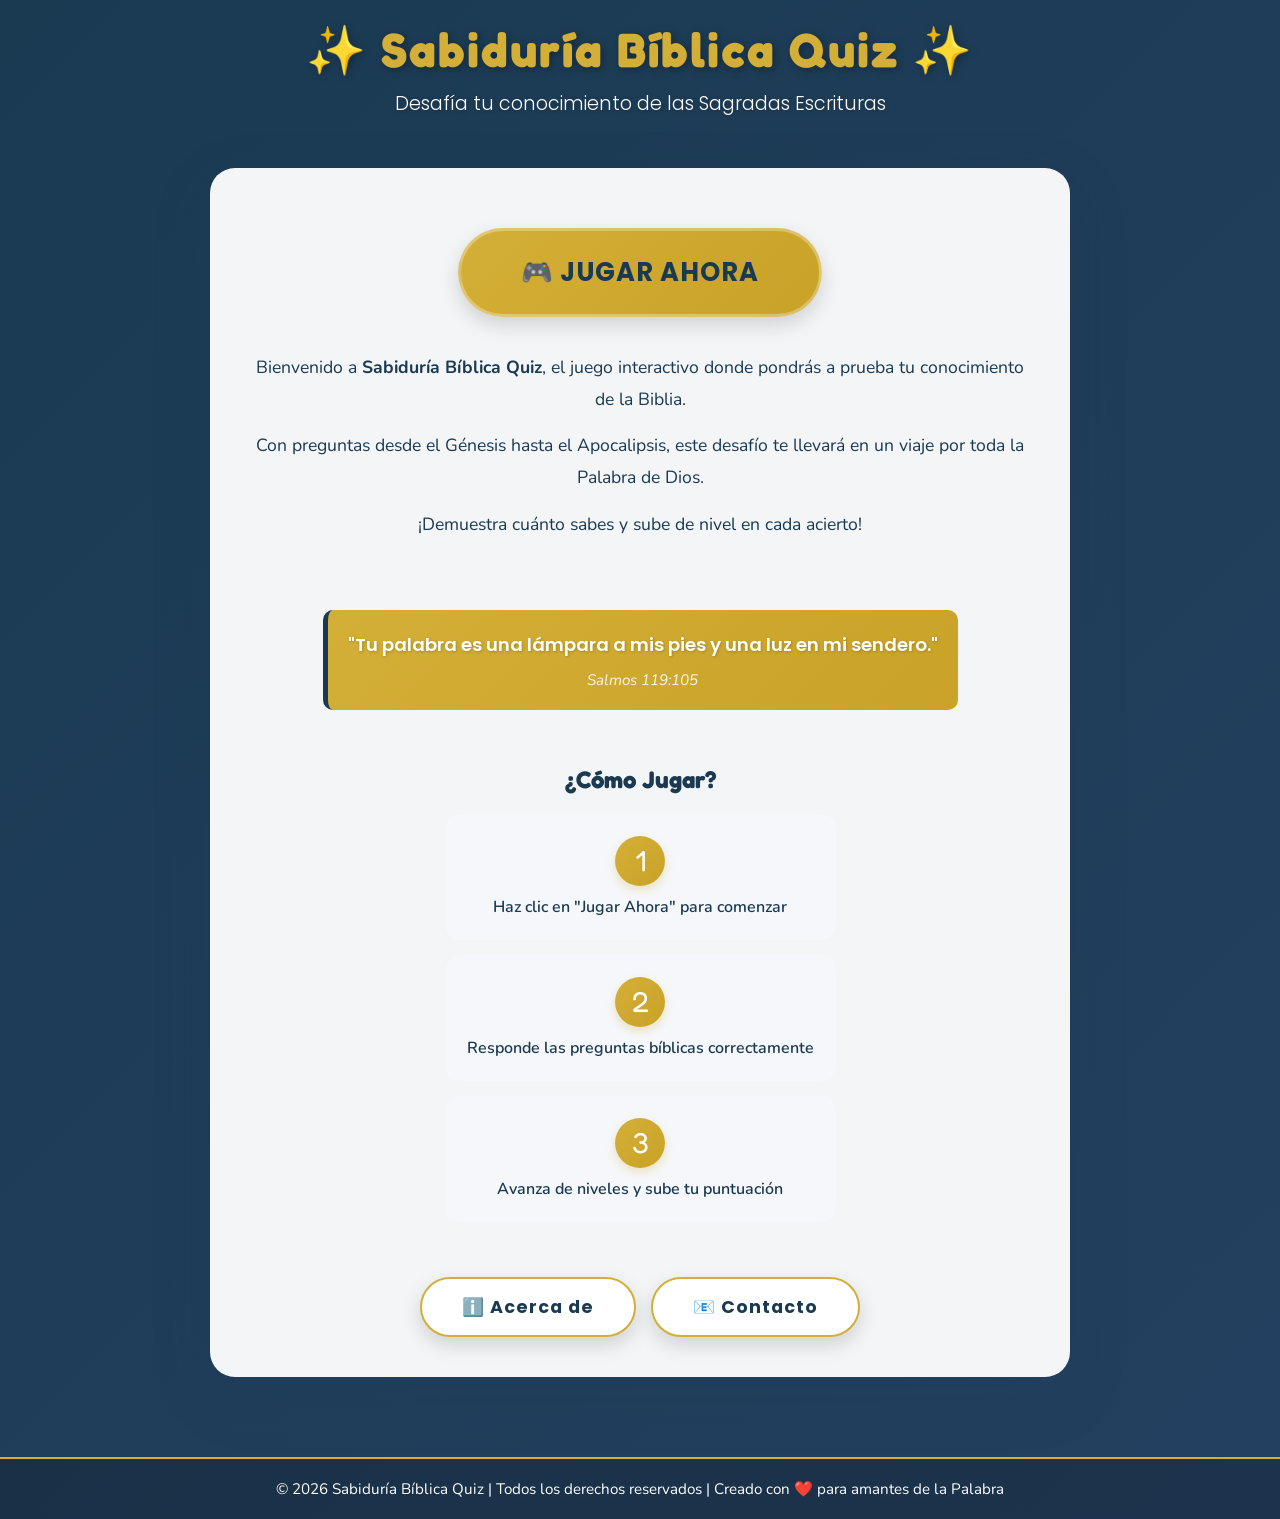
==== commit df328c8b: "Mover archivos a la raíz para arreglar 404 en GH Pages" ====
--- a/trivia_Biblia/index.html
+++ b/trivia_Biblia/index.html
@@ -77,18 +77,20 @@
             flex: 1;
             display: flex;
             flex-direction: column;
-            justify-content: space-between;
+            justify-content: center;
             align-items: center;
             padding: 20px;
             max-width: 900px;
             margin: 0 auto;
             width: 100%;
+            min-height: 100vh;
         }
 
         /* Header - Título principal */
         .header {
             text-align: center;
-            margin-top: 30px;
+            margin-top: 0;
+            margin-bottom: 20px;
             animation: deslizar-arriba 0.8s ease-out;
         }
 
@@ -129,6 +131,11 @@
             margin: 30px 0;
             animation: aparecer 0.8s ease-out 0.2s both;
             width: 100%;
+            display: flex;
+            flex-direction: column;
+            align-items: center;
+            justify-content: center;
+            min-height: 400px;
         }
 
         @keyframes aparecer {
@@ -264,12 +271,25 @@
         .btn-principal {
             background: linear-gradient(135deg, var(--color-dorado), #c9a227);
             color: var(--color-azul-profundo);
-            min-width: 250px;
+            min-width: 320px;
+            font-size: 1.6rem;
+            padding: 22px 60px;
+            animation: pulse-glow 2s infinite;
+            border: 3px solid rgba(255, 255, 255, 0.3);
+            margin: 20px 0 35px 0; /* Espacio arriba y abajo */
+            order: -1; /* Mover arriba en flexbox si es necesario, pero mejor reordenar HTML */
+        }
+
+        @keyframes pulse-glow {
+            0% { transform: scale(1); box-shadow: 0 8px 20px rgba(212, 175, 55, 0.4); }
+            50% { transform: scale(1.05); box-shadow: 0 15px 40px rgba(212, 175, 55, 0.7); }
+            100% { transform: scale(1); box-shadow: 0 8px 20px rgba(212, 175, 55, 0.4); }
         }
 
         .btn-principal:hover {
-            transform: translateY(-3px);
-            box-shadow: 0 12px 30px rgba(212, 175, 55, 0.4);
+            transform: translateY(-5px) scale(1.08);
+            box-shadow: 0 20px 50px rgba(212, 175, 55, 0.6);
+            background: linear-gradient(135deg, #ffeb3b, var(--color-dorado));
         }
 
         .btn-principal:active {
@@ -311,13 +331,16 @@
 
         .modal-contenido {
             background: var(--color-blanco);
-            margin: 50px auto;
-            padding: 40px;
+            margin: 30px auto;
+            padding: 30px;
             border-radius: 20px;
             width: 90%;
             max-width: 600px;
+            max-height: 85vh;
+            overflow-y: auto;
             box-shadow: 0 20px 60px rgba(0, 0, 0, 0.3);
             animation: deslizar-abajo 0.3s ease;
+            position: relative;
         }
 
         @keyframes deslizar-abajo {
@@ -450,15 +473,20 @@
     <div class="contenedor">
         <!-- Header -->
         <div class="header">
-            <h1 class="titulo-principal">✨ Trivia Bíblica JW ✨</h1>
+            <h1 class="titulo-principal">✨ Sabiduría Bíblica Quiz ✨</h1>
             <p class="subtitulo">Desafía tu conocimiento de las Sagradas Escrituras</p>
         </div>
 
         <!-- Contenido principal -->
         <div class="contenido-principal">
+            <!-- Botón Jugar Ahora en el centro -->
+            <button class="btn btn-principal" onclick="irAlJuego()">
+                🎮 JUGAR AHORA
+            </button>
+
             <!-- Descripción -->
             <div class="descripcion">
-                <p>Bienvenido a <strong>Trivia Bíblica JW</strong>, el juego interactivo donde pondrás a prueba tu conocimiento de la Biblia.</p>
+                <p>Bienvenido a <strong>Sabiduría Bíblica Quiz</strong>, el juego interactivo donde pondrás a prueba tu conocimiento de la Biblia.</p>
                 <p>Con preguntas desde el Génesis hasta el Apocalipsis, este desafío te llevará en un viaje por toda la Palabra de Dios.</p>
                 <p>¡Demuestra cuánto sabes y sube de nivel en cada acierto!</p>
             </div>
@@ -488,13 +516,13 @@
                 </div>
             </div>
 
-            <!-- Botones -->
+            <!-- Botones secundarios -->
             <div class="botones-contenedor">
-                <button class="btn btn-principal" onclick="irAlJuego()">
-                    🎮 JUGAR AHORA
-                </button>
                 <button class="btn btn-secundario" onclick="abrirModal()">
                     ℹ️ Acerca de
+                </button>
+                <button class="btn btn-secundario" onclick="abrirModalContacto()">
+                    📧 Contacto
                 </button>
             </div>
         </div>
@@ -504,9 +532,9 @@
     <div id="modalAcerca" class="modal">
         <div class="modal-contenido">
             <span class="cerrar-modal" onclick="cerrarModal()">&times;</span>
-            <h2 class="modal-titulo">Acerca de Trivia Bíblica JW</h2>
+            <h2 class="modal-titulo">Acerca de Sabiduría Bíblica Quiz</h2>
             <div class="modal-texto">
-                <p><strong>Trivia Bíblica JW</strong> es una aplicación educativa diseñada para ayudarte a explorar y profundizar en el conocimiento de las Sagradas Escrituras de forma divertida e interactiva.</p>
+                <p><strong>Sabiduría Bíblica Quiz</strong> es una aplicación educativa diseñada para ayudarte a explorar y profundizar en el conocimiento de las Sagradas Escrituras de forma divertida e interactiva.</p>
                 
                 <p><strong>Características:</strong></p>
                 <ul style="margin-left: 20px; margin-bottom: 15px;">
@@ -518,22 +546,45 @@
                 </ul>
 
                 <p><strong>Creador:</strong> Milner Tello Guzmán</p>
-                <p><strong>Año:</strong> © 2026 Trivia Bíblica JW</p>
+                <p><strong>Año:</strong> 2026 Sabiduría Bíblica Quiz</p>
                 <p><strong>Propósito:</strong> Acercar las enseñanzas bíblicas de manera lúdica y educativa.</p>
+                <p style="margin-top: 20px; font-size: 0.85rem; color: #666; font-style: italic; border-top: 1px solid #eee; padding-top: 10px;">
+                    Proyecto independiente. No es un sitio oficial de los Testigos de Jehová. Las citas bíblicas son de la Traducción del Nuevo Mundo de las Santas Escrituras (revisión de 2019).
+                </p>
             </div>
         </div>
     </div>
 
+    <!-- Modal Contacto -->
+    <div id="modalContacto" class="modal">
+        <div class="modal-contenido">
+            <span class="cerrar-modal" onclick="cerrarModalContacto()">&times;</span>
+            <h2 class="modal-titulo">📧 Contacto</h2>
+            <div class="modal-texto">
+                <p>¿Tienes alguna sugerencia, error que reportar o simplemente quieres saludar? ¡Me encantaría escucharte!</p>
+                
+                <div style="margin: 20px 0; display: flex; flex-direction: column; gap: 15px;">
+                    <a href="mailto:gumitell@gmail.com" style="display: flex; align-items: center; gap: 10px; color: var(--color-azul-profundo); text-decoration: none; background: var(--color-gris-claro); padding: 15px; border-radius: 10px; border: 1px solid #ddd;">
+                        <span>✉️</span>
+                        <strong>gumitell@gmail.com</strong>
+                    </a>
+                </div>
+
+                <p style="font-size: 0.9rem; color: #666;">Responderé a tu mensaje lo antes posible. ¡Gracias por ser parte de Sabiduría Bíblica Quiz!</p>
+            </div>
+        </div>
+    </div>
+
     <!-- Footer -->
     <footer>
-        <p>&copy; 2026 Trivia Bíblica JW | Todos los derechos reservados | Creado con <span style="color: var(--color-dorado);">❤️</span> para amantes de la Palabra</p>
+        <p>&copy; 2026 Sabiduría Bíblica Quiz | Todos los derechos reservados | Creado con <span style="color: var(--color-dorado);">❤️</span> para amantes de la Palabra</p>
     </footer>
 
     <script>
         // Crear partículas flotantes animadas
         function crearPartículas() {
             const contenedor = document.getElementById('fondoPartículas');
-            const símbolos = ['✨', '⭐', '🌟', '💫', '✝️', '📖', '🙏'];
+            const símbolos = ['✨', '⭐', '🌟', '💫', '📖', '🙏'];
             const fragmento = document.createDocumentFragment();
 
             for (let i = 0; i < 20; i++) {
@@ -563,11 +614,23 @@
             document.getElementById('modalAcerca').style.display = 'none';
         }
 
+        function abrirModalContacto() {
+            document.getElementById('modalContacto').style.display = 'block';
+        }
+
+        function cerrarModalContacto() {
+            document.getElementById('modalContacto').style.display = 'none';
+        }
+
         // Cerrar modal al hacer clic fuera
         window.onclick = function(event) {
-            const modal = document.getElementById('modalAcerca');
-            if (event.target === modal) {
-                modal.style.display = 'none';
+            const modalAcerca = document.getElementById('modalAcerca');
+            const modalContacto = document.getElementById('modalContacto');
+            if (event.target === modalAcerca) {
+                modalAcerca.style.display = 'none';
+            }
+            if (event.target === modalContacto) {
+                modalContacto.style.display = 'none';
             }
         }
 
